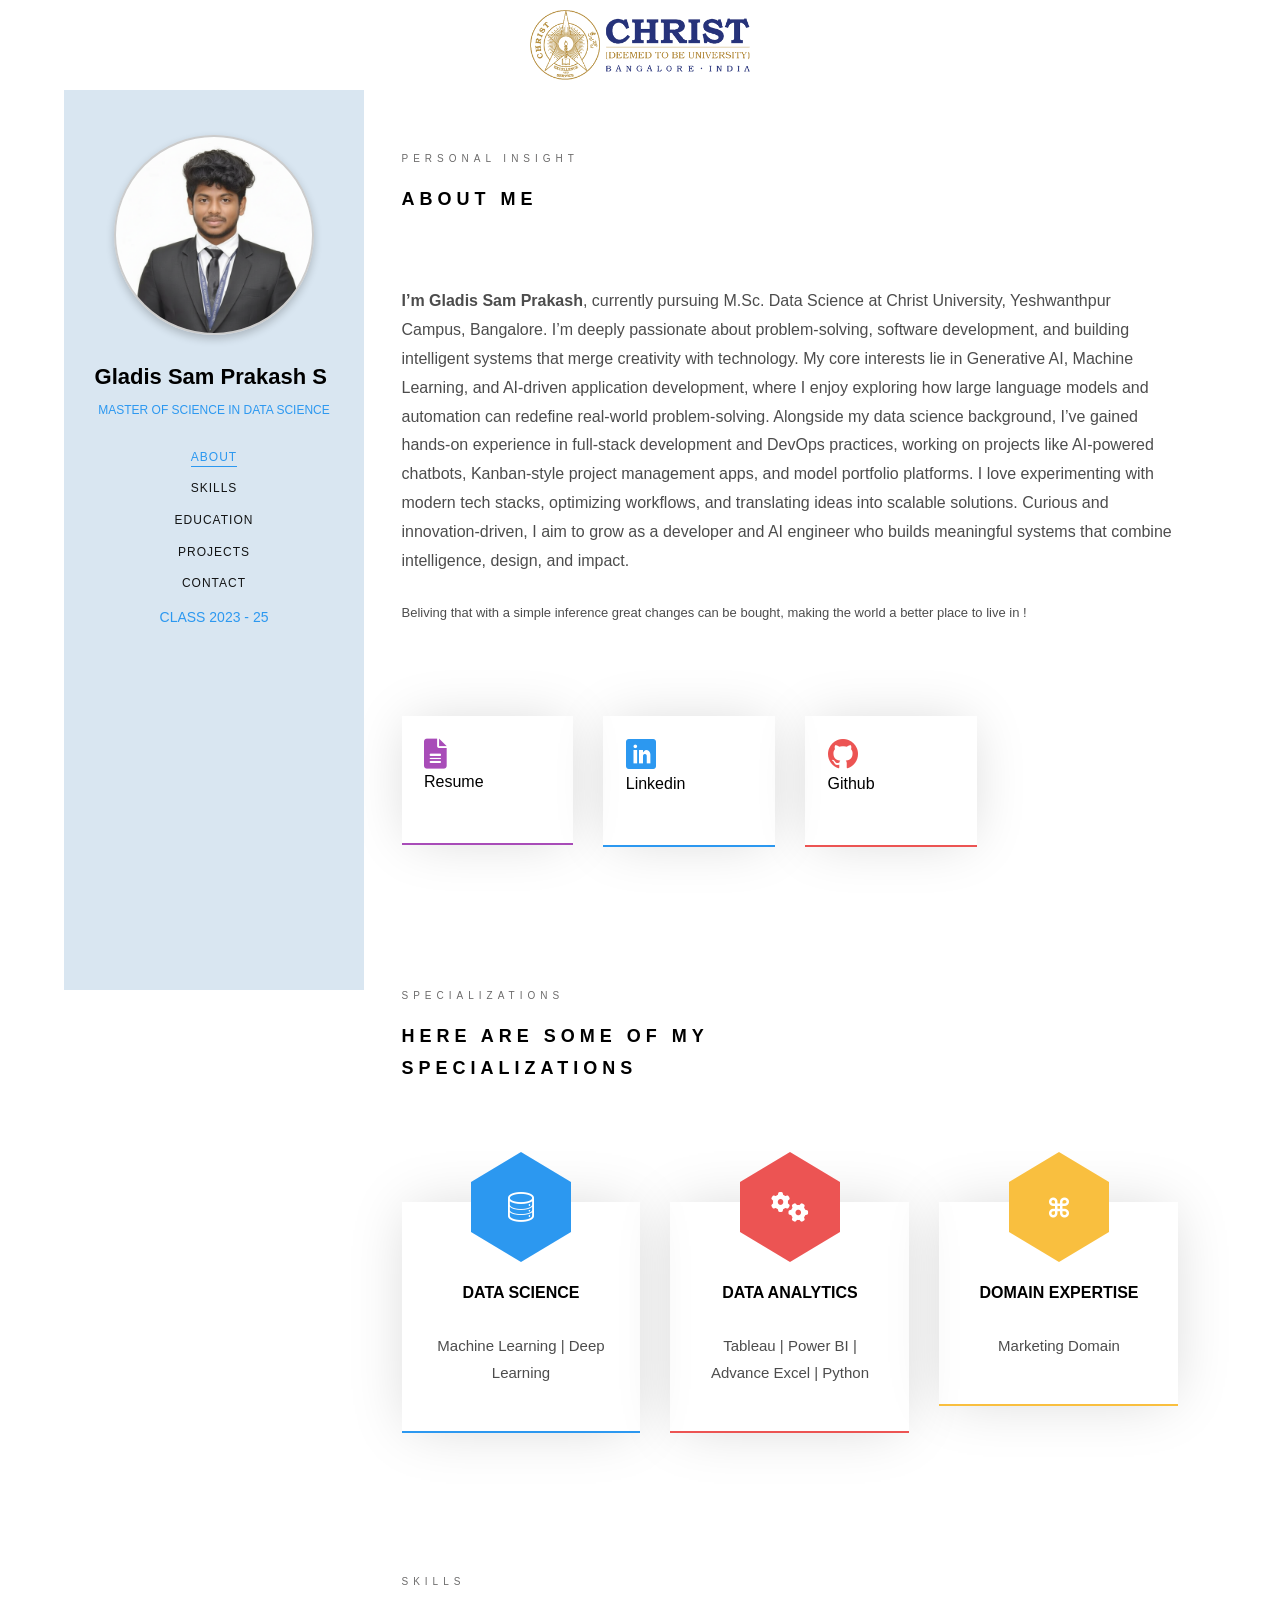
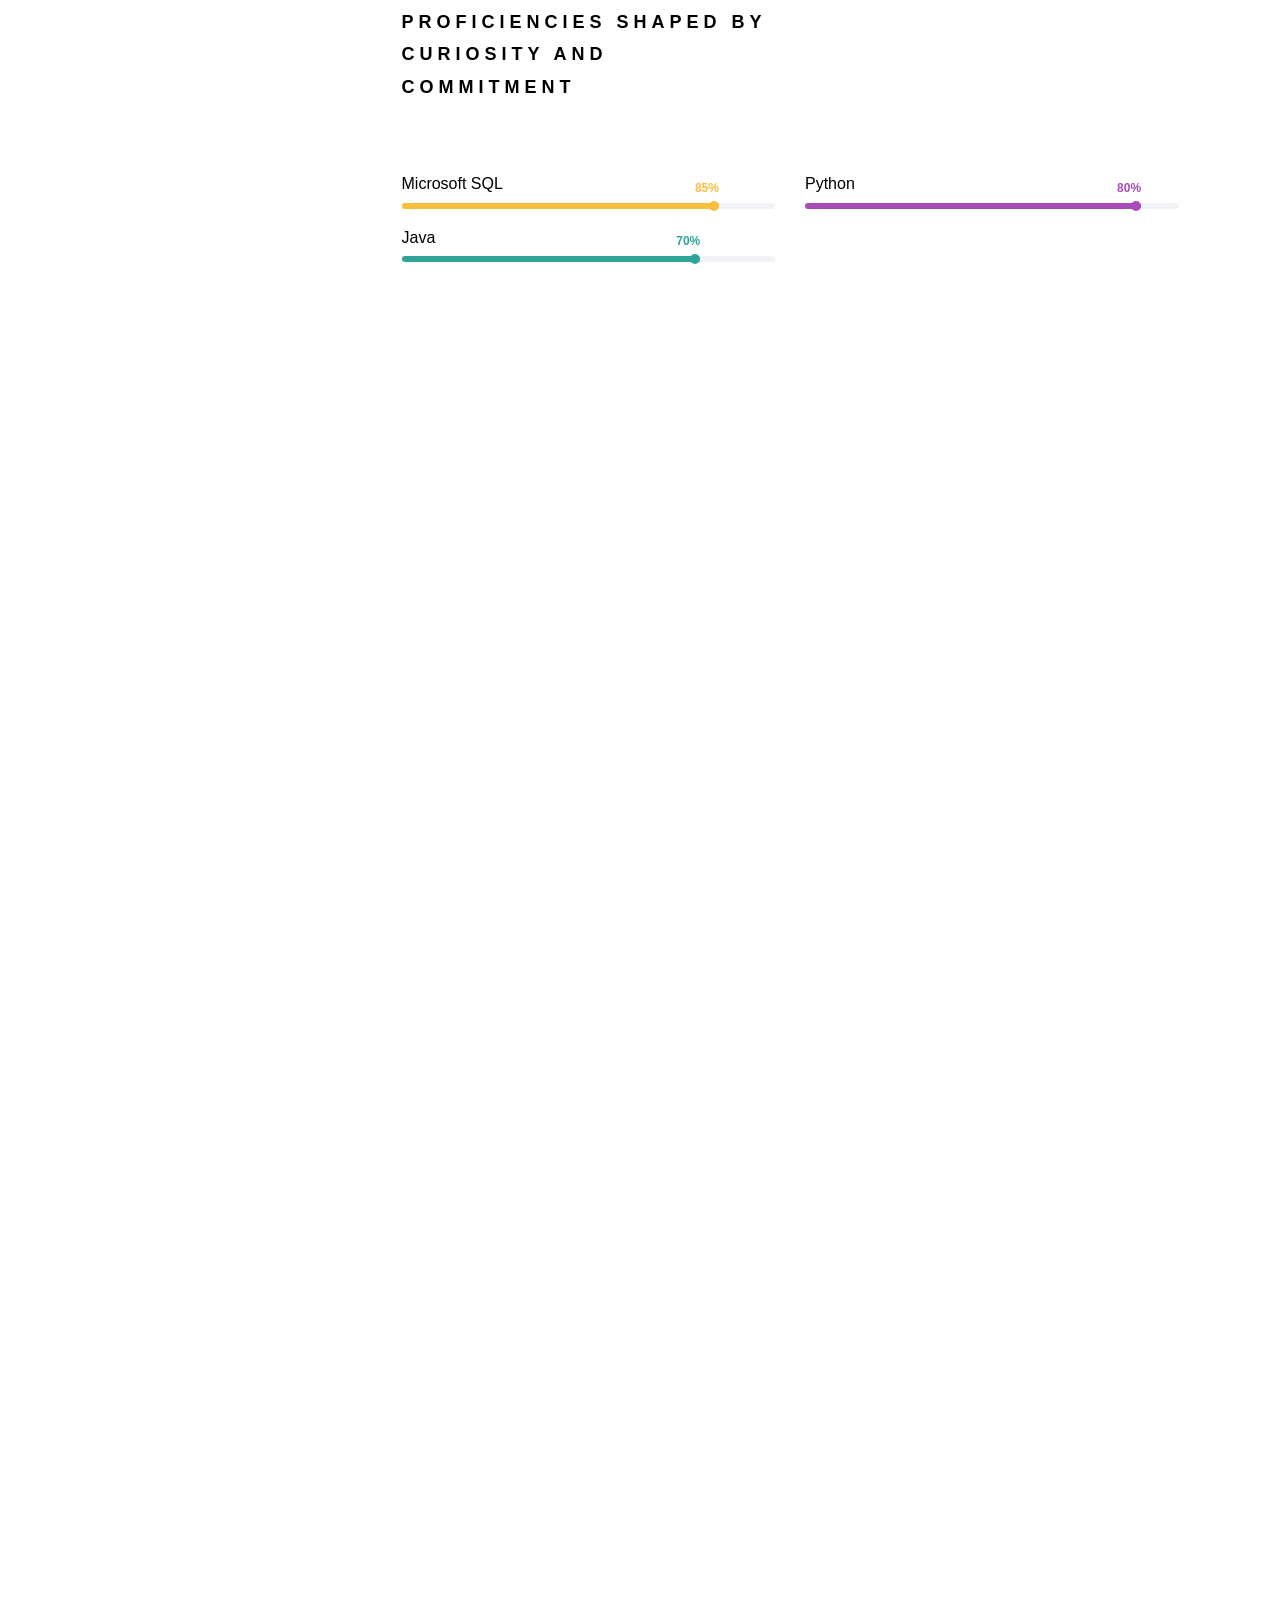
==== index.html @ 798947a9 "file name changed" ====
<!DOCTYPE HTML>
<html>
<head>
	<meta charset="utf-8">
	<meta http-equiv="X-UA-Compatible" content="IE=edge">
	<title>GLADIS SAM PRAKASH S</title>
	<meta name="viewport" content="width=device-width, initial-scale=1">
	<meta name="description" content="" />
	<meta name="keywords" content="" />
	<meta name="author" content="" />

	<meta property="og:title" content="" />
	<meta property="og:image" content="" />
	<meta property="og:url" content="" />
	<meta property="og:site_name" content="" />
	<meta property="og:description" content="" />
	<meta name="twitter:title" content="" />
	<meta name="twitter:image" content="" />
	<meta name="twitter:url" content="" />
	<meta name="twitter:card" content="" />

	<link rel="shortcut icon" href="images/christ_logo_color_circular.png" type="image/x-icon">

	<link href="https://fonts.googleapis.com/css?family=Quicksand:300,400,500,700" rel="stylesheet">
	<link href="https://fonts.googleapis.com/css?family=Playfair+Display:400,400i,700" rel="stylesheet">

	<link rel="stylesheet" href="css/animate.css">

	<link rel="stylesheet" href="css/icomoon.css">

	<link rel="stylesheet" href="css/bootstrap.css">

	<link rel="stylesheet" href="css/flexslider.css">

	<link rel="stylesheet" href="fonts/flaticon/font/flaticon.css">

	<link rel="stylesheet" href="css/owl.carousel.min.css">
	<link rel="stylesheet" href="css/owl.theme.default.min.css">

	<link rel="stylesheet" href="css/style.css">

	<link rel="stylesheet" href="https://cdnjs.cloudflare.com/ajax/libs/font-awesome/6.0.0-beta3/css/all.min.css">



	<script src="js/modernizr-2.6.2.min.js"></script>

</head>

<body>
	<nav id="brochure-main-menu" role="navigation" class="navbar_main">
		<div class="logo">
			<a href="https://christuniversity.in/"><img src="images/christ_logo_color.png" alt="University Logo"></a>
		</div>
	</nav>

	<div id="colorlib-page">
		<div class="container-wrap">
			<a href="#" class="js-colorlib-nav-toggle colorlib-nav-toggle" data-toggle="collapse" data-target="#navbar"
				aria-expanded="false" aria-controls="navbar"><i></i></a>
			<aside id="colorlib-aside" role="complementary" class="border js-fullheight">
				<div class="text-center">
					<div class="author-img" style="
    background-image: url('PASPORT_SIZE_PHOTO.png');
    width: 200px;
    height: 200px;
    background-size: cover;
    background-position: center;
    border-radius: 50%;
    border: 2px solid #ccc;
    box-shadow: 0 4px 8px rgba(0, 0, 0, 0.2);">
</div>

					<!-- Add your name -->
					<h1 id="colorlib-logo"><a href="index.html">Gladis Sam Prakash S</a></h1>
					<span class="position"><a
							href="https://christuniversity.in/departments/yeshwanthpur%20campus/school%20of%20sciences/computer%20science">Master
							of Science in Data Science</a></span>
				</div>
				<nav id="colorlib-main-menu" role="navigation" class="navbar">
					<div id="navbar" class="collapse">
						<ul>

							<li><a href="#" data-nav-section="about">About</a></li>
							<li><a href="#" data-nav-section="skills">Skills</a></li>
							<li><a href="#" data-nav-section="education">Education</a></li>
							<li><a href="#" data-nav-section="projects">Projects</a></li>
							<li><a href="#" data-nav-section="contact">Contact</a></li>

						</ul>

					</div>
					<a class="brochure-link" href="https://cs-placements.github.io/mds-2023-25/" target="_blank">CLASS
						2023 - 25</a>
				</nav>




			</aside>


			<div id="colorlib-main">

				<section class="colorlib-about" data-section="about">
					<div class="colorlib-narrow-content">
						<div class="row">
							<div class="col-md-12">
								<div class="row row-bottom-padded-sm animate-box" data-animate-effect="fadeInLeft">
									<div class="col-md-12">
										<div class="about-desc">
											<span class="heading-meta">Personal Insight</span>
											<h2 class="colorlib-heading">About Me</h2>
											<!-- Change content of paragraph tag -->
											<p>
												<font size="3.8"><strong>I’m Gladis Sam Prakash</strong>, currently pursuing M.Sc. Data Science at Christ University, Yeshwanthpur Campus, Bangalore. I’m deeply passionate about problem-solving, software development, and building intelligent systems that merge creativity with technology. My core interests lie in Generative AI, Machine Learning, and AI-driven application development, where I enjoy exploring how large language models and automation can redefine real-world problem-solving.

Alongside my data science background, I’ve gained hands-on experience in full-stack development and DevOps practices, working on projects like AI-powered chatbots, Kanban-style project management apps, and model portfolio platforms. I love experimenting with modern tech stacks, optimizing workflows, and translating ideas into scalable solutions.

Curious and innovation-driven, I aim to grow as a developer and AI engineer who builds meaningful systems that combine intelligence, design, and impact. </font>
											</p>
											<font size="2.8">Beliving that with a simple inference great changes can be
												bought, making the world a better place to live in ! </font>
											<p>&nbsp;<br>&nbsp;</p>

										</div>
									</div>
								</div>
								<div class="row">
									<div class="col-md-3 animate-box" data-animate-effect="fadeInLeft">
										<!-- Edit google drive Link -->
										<a href="https://drive.google.com/file/d/1vkzrVP4XOisQapuEhwumQ8MCQvkpPOfq/view?usp=sharing"
											target="_blank">
											<div class="services color-4">
												<span class="icon2">
													<i class="fas fa-file-alt"></i>
													<h3>Resume</h3>
												</span>
											</div>
										</a>
									</div>

									<div class="col-md-3 animate-box" data-animate-effect="fadeInLeft">
										<!-- Edit Link -->
										<a href="https://www.linkedin.com/in/gladis-sam-3125b122a/" target="_blank">
											<div class="services color-1">
												<span class="icon2">
													<i class="icon-linkedin2"></i>
													<h3>Linkedin</h3>
												</span>
											</div>
										</a>
									</div>

									<div class="col-md-3 animate-box" data-animate-effect="fadeInRight">
										<!-- Edit Link -->
										<a href="https://github.com/GALDII" target="_blank">
											<div class="services color-2">
												<span class="icon2">
													<i class="icon-github"></i>
													<h3>Github</h3>
												</span>
											</div>
										</a>
									</div>

									

								</div>

							</div>
						</div>
					</div>
				</section>

				<section class="colorlib-services" data-section="services">
					<div class="colorlib-narrow-content">
						<div class="row">
							<div class="col-md-6 col-md-offset-3 col-md-pull-3 animate-box"
								data-animate-effect="fadeInLeft">
								<span class="heading-meta">Specializations</span>
								<h2 class="colorlib-heading">Here are some of my specializations</h2>
							</div>
						</div>
						<div class="row row-pt-md">
							<div class="col-md-4 text-center animate-box">
								<div class="services color-1">
									<span class="icon">
										<i class="icon-data"></i>
									</span>
									<div class="desc">
										<!-- Edit content for your specialization -->
										<h3>Data Science</h3>
										<p>Machine Learning | Deep Learning</p>
									</div>
								</div>
							</div>

							<!-- Remove this div if you have only one specialization -->
							<div class="col-md-4 text-center animate-box">
								<div class="services color-2">
									<span class="icon">
										<i class="fas fa-cogs"></i>
									</span>
									<div class="desc">
										<!-- Edit content for your specialization -->
										<h3>Data Analytics</h3>
										<p>Tableau | Power BI | Advance Excel | Python</p>
									</div>
								</div>
							</div>

							<!-- Remove this div if you have only two specialization -->
							<div class="col-md-4 text-center animate-box">
								<div class="services color-3">
									<span class="icon">
										<i class="icon-point-of-interest"></i>
									</span>
									<div class="desc">
										<!-- Edit content for your specialization -->
										<h3>Domain Expertise</h3>
										<p>Marketing Domain</p>
									</div>
								</div>
							</div>

				</section>


				<section class="colorlib-skills" data-section="skills">
					<div class="colorlib-narrow-content">
						<div class="row">
							<div class="col-md-6 col-md-offset-3 col-md-pull-3 animate-box"
								data-animate-effect="fadeInLeft">
								<span class="heading-meta">Skills</span>
								<h2 class="colorlib-heading animate-box">Proficiencies shaped by curiosity and
									commitment</h2>
							</div>
						</div>
						<div class="row">

						
							<div class="col-md-6 animate-box" data-animate-effect="fadeInLeft">
								<div class="progress-wrap">
									<h3>Microsoft SQL</h3>
									<div class="progress">
										<div class="progress-bar color-3" role="progressbar" aria-valuenow="85"
											aria-valuemin="0" aria-valuemax="100" style="width:85%">
											<span>85%</span>
										</div>
									</div>
								</div>
							</div>

							<div class="col-md-6 animate-box" data-animate-effect="fadeInRight">
								<div class="progress-wrap">
									<h3>Python</h3>
									<div class="progress">
										<div class="progress-bar color-4" role="progressbar" aria-valuenow="90"
											aria-valuemin="0" aria-valuemax="100" style="width:90%">
											<span>80%</span>
										</div>
									</div>
								</div>
							</div>

							<div class="col-md-6 animate-box" data-animate-effect="fadeInLeft">
								<div class="progress-wrap">
									<h3>Java</h3>
									<div class="progress">
										<div class="progress-bar color-5" role="progressbar" aria-valuenow="80"
											aria-valuemin="0" aria-valuemax="100" style="width:80%">
											<span>70%</span>
										</div>
									</div>
								</div>
							</div>

							<div class="col-md-6 animate-box" data-animate-effect="fadeInLeft">
								<div class="progress-wrap">
									<h3>R Programming</h3>
									<div class="progress">
										<div class="progress-bar color-1" role="progressbar" aria-valuenow="75"
											aria-valuemin="0" aria-valuemax="100" style="width:75%">
											<span>10%</span>
										</div>
									</div>
								</div>
							</div>

							<div class="col-md-6 animate-box" data-animate-effect="fadeInLeft">
								<div class="progress-wrap">
									<h3>Tableau</h3>
									<div class="progress">
										<div class="progress-bar color-2" role="progressbar" aria-valuenow="95"
											aria-valuemin="0" aria-valuemax="100" style="width:95%">
											<span>90%</span>
										</div>
									</div>
								</div>
							</div>

							<div class="col-md-6 animate-box" data-animate-effect="fadeInLeft">
								<div class="progress-wrap">
									<h3>Power BI</h3>
									<div class="progress">
										<div class="progress-bar color-2" role="progressbar" aria-valuenow="82"
											aria-valuemin="0" aria-valuemax="100" style="width:82%">
											<span>90%</span>
										</div>
									</div>
								</div>
							</div>

							<div class="col-md-6 animate-box" data-animate-effect="fadeInLeft">
								<div class="progress-wrap">
									<h3>python</h3>
									<div class="progress">
										<div class="progress-bar color-1" role="progressbar" aria-valuenow="35"
											aria-valuemin="0" aria-valuemax="100" style="width:35%">
											<span>75%(learning)</span>
										</div>
									</div>
								</div>
							</div>

							

						</div>
					</div>
				</section>

				<section class="colorlib-education" data-section="education">
					<div class="colorlib-narrow-content">
						<div class="row">
							<div class="col-md-6 col-md-offset-3 col-md-pull-3 animate-box"
								data-animate-effect="fadeInLeft">
								<span class="heading-meta">Education</span>
								<h2 class="colorlib-heading animate-box">My Learning Path</h2>
							</div>
						</div>
						<div class="row">
							<div class="col-md-12 animate-box" data-animate-effect="fadeInLeft">
								<div class="fancy-collapse-panel">
									<div class="panel-group" id="accordion" role="tablist" aria-multiselectable="true">
										<div class="panel panel-default">
											<div class="panel-heading" role="tab" id="headingOne">
												<h4 class="panel-title">
												</h4>
											</div>
											<!-- Edit content based on your education details -->
											<div class="panel panel-default">
												<div class="panel-heading" role="tab" id="headingTwo">
													<h4 class="panel-title">
														<a class="collapsed" data-toggle="collapse"
															data-parent="#accordion" href="#collapseTwo"
															aria-expanded="false" aria-controls="collapseTwo">Bachelors
															Degree in Computer Science with Data Analytics
														</a>
													</h4>
												</div>
												<div id="collapseTwo" class="panel-collapse collapse" role="tabpanel"
													aria-labelledby="headingTwo">
													<div class="panel-body">
														<p>Completed my BSc at <strong>Dr N.G.P Arts and Science College ,Coimbnatore</strong></p>
														<ul>
															<li>SEMESTER I 8.40 SGPA</li>
															<li>SEMESTER II 7.2 SGPA </li>
															<li>SEMESTER III 7.1 SGPA </li>

															<li>SEMESTER IV 8.34 SGPA </li>
															<li>SEMESTER V 8.02 SGPA </li>
															<li>SEMESTER VI 8.58 SGPA </li>
														</ul>
													</div>
												</div>
											</div>
											

											

										

										</div>
									</div>
								</div>
							</div>
						</div>
				</section>

				<!-- Remove this secion if you dont have Projects -->
				<section class="colorlib-services" data-section="projects">
					<div class="colorlib-narrow-content">
						<div class="row">
							<div class="col-md-6 col-md-offset-3 col-md-pull-3 animate-box"
								data-animate-effect="fadeInLeft">
								<span class="heading-meta">Projects</span>
								<h2 class="colorlib-heading">Portfolio of My Proven Expertise</h2>
							</div>
						</div>
						<div class="row row-pt-md">
							<div class="col-md-4 text-center animate-box">
								<div class="services color-1">
									<a href="https://galdii.github.io/solar-flare-project" target="_blank">
										<span class="icon">
											<i class="icon-github"></i>
										</span>
									</a>
									<div class="desc">
										<!-- Edit content for your specialization -->
										<h3>Solar Flare Classification</h3>
										<p>I built a deep learning model for solar flare classification using the SDO Benchmark dataset, mapping image data to flare intensity levels. The project focused on image preprocessing, CNN-based modeling, and improving prediction accuracy to support early warning systems for space weather events.</p>
										<p id="project-tool">Python | Pretrained ML Model | TensorFlow | Keras </p>
									</div>
								</div>
							</div>

							<!-- Remove this div if you have only one specialization -->
							<div class="col-md-4 text-center animate-box">
								<div class="services color-2">
									<a href="https://github.com/GALDII/contract_analyzer" target="_blank">
										<span class="icon">
											<i class="icon-github"></i>
										</span>
									</a>
									<div class="desc">
										<!-- Edit content for your specialization -->
										<h3>Contract Evaluator</h3>
										<p>I developed an intelligent contract evaluation system powered by a Retrieval-Augmented Generation (RAG) pipeline. The integrated chatbot allows legal and business teams to ask complex, natural language questions about contracts and receive precise, context-aware answers drawn directly from the source documents, complete with citations.</p>
										<p id="project-tool">LLM | Python | RAG | Pinecone Vecotr DB</p>
									</div>
								</div>
							</div>

							<div class="col-md-4 text-center animate-box">
								<div class="services color-1">
									<a href="https://sdc-webathon.vercel.app" target="_blank">
										<span class="icon">
											<i class="icon-github"></i>
										</span>
									</a>
									<div class="desc">
										<!-- Edit content for your specialization -->
										<h3>Green City Connect</h3>
										<p>Green City Connect is a React-based web application that encourages community participation in local environmental and social activities. Admins can create and manage events, while users can join initiatives, share their contributions, and earn star ratings for their impact. The platform also features a discussion page that fosters collaboration and idea exchange to build a more sustainable city community.</p>
										<p id="project-tool">React JS | Google SQL database | Render | Hosted in Vercel </p>
									</div>
								</div>
							</div>

							
				</section>

				
				
				<section class="colorlib-contact" data-section="contact">
					<div class="colorlib-narrow-content">
						<div class="row">
							<div class="col-md-6 col-md-offset-3 col-md-pull-3 animate-box"
								data-animate-effect="fadeInLeft">
								<span class="heading-meta">Get in Touch</span>
								<h2 class="colorlib-heading">Contact</h2>
							</div>
						</div>
						<div class="row">
							<div class="col-md-10">
								<div class="colorlib-feature colorlib-feature-sm animate-box"
									data-animate-effect="fadeInLeft">
									<div class="colorlib-icon">
										<i class="icon-globe-outline"></i>
									</div>
									<div class="colorlib-text">
										<!-- Edit your mail id -->
										<p><a href="#">gladissam.official@gmail.com</a></p>
									</div>
								</div>

								<div class="colorlib-feature colorlib-feature-sm animate-box"
									data-animate-effect="fadeInLeft">
									<div class="colorlib-icon">
										<i class="icon-map"></i>
									</div>
									<div class="colorlib-text">
										<!-- Edit your contact address -->
										<div class="addresses">
											<p class="address-divider">Christ [Deemed to be University], HMT Layout, Nagasandara Post
												Bangalore - 560073</p>
											<p>Tirupur, Tamil Nadu - 641687</p>
										</div>
									</div>
								</div>

								<!-- Edit your contact address or you can remove this div -->
								<div class="colorlib-feature colorlib-feature-sm animate-box"
									data-animate-effect="fadeInLeft">
									<div class="colorlib-icon">
										<i class="icon-phone"></i>
									</div>
									<div class="colorlib-text">
										<p><a href="tel: 6369831147">+91 9003970688</a></p>
									</div>
								</div>

							</div>

						</div>
					</div>
				</section>

			</div><!-- end:colorlib-main -->
		</div><!-- end:container-wrap -->
	</div><!-- end:colorlib-page -->


	<!-- jQuery -->
	<script src="js/jquery.min.js"></script>
	<!-- jQuery Easing -->
	<script src="js/jquery.easing.1.3.js"></script>
	<!-- Bootstrap -->
	<script src="js/bootstrap.min.js"></script>
	<!-- Waypoints -->
	<script src="js/jquery.waypoints.min.js"></script>
	<!-- Flexslider -->
	<script src="js/jquery.flexslider-min.js"></script>
	<!-- Owl carousel -->
	<script src="js/owl.carousel.min.js"></script>
	<!-- Counters -->
	<script src="js/jquery.countTo.js"></script>


	<!-- MAIN JS -->
	<script src="js/main.js"></script>

</body>

</html>
---- css/icomoon.css ----
@font-face {
  font-family: 'icomoon';
  src:  url('fonts/icomoon.eot?6py85u');
  src:  url('fonts/icomoon.eot?6py85u#iefix') format('embedded-opentype'),
    url('fonts/icomoon.ttf?6py85u') format('truetype'),
    url('fonts/icomoon.woff?6py85u') format('woff'),
    url('fonts/icomoon.svg?6py85u#icomoon') format('svg');
  font-weight: normal;
  font-style: normal;
}

[class^="icon-"], [class*=" icon-"] {
  /* use !important to prevent issues with browser extensions that change fonts */
  font-family: 'icomoon' !important;
  speak: none;
  font-style: normal;
  font-weight: normal;
  font-variant: normal;
  text-transform: none;
  line-height: 1;

  /* Better Font Rendering =========== */
  -webkit-font-smoothing: antialiased;
  -moz-osx-font-smoothing: grayscale;
}

.icon-times:before {
  content: "\e930";
}
.icon-tick:before {
  content: "\e931";
}
.icon-plus:before {
  content: "\e932";
}
.icon-minus:before {
  content: "\e933";
}
.icon-equals:before {
  content: "\e934";
}
.icon-divide:before {
  content: "\e935";
}
.icon-chevron-right:before {
  content: "\e936";
}
.icon-chevron-left:before {
  content: "\e937";
}
.icon-arrow-right-thick:before {
  content: "\e938";
}
.icon-arrow-left-thick:before {
  content: "\e939";
}
.icon-th-small:before {
  content: "\e93a";
}
.icon-th-menu:before {
  content: "\e93b";
}
.icon-th-list:before {
  content: "\e93c";
}
.icon-th-large:before {
  content: "\e93d";
}
.icon-home:before {
  content: "\e93e";
}
.icon-arrow-forward:before {
  content: "\e93f";
}
.icon-arrow-back:before {
  content: "\e940";
}
.icon-rss:before {
  content: "\e941";
}
.icon-location:before {
  content: "\e942";
}
.icon-link:before {
  content: "\e943";
}
.icon-image:before {
  content: "\e944";
}
.icon-arrow-up-thick:before {
  content: "\e945";
}
.icon-arrow-down-thick:before {
  content: "\e946";
}
.icon-starburst:before {
  content: "\e947";
}
.icon-starburst-outline:before {
  content: "\e948";
}
.icon-star3:before {
  content: "\e949";
}
.icon-flow-children:before {
  content: "\e94a";
}
.icon-export:before {
  content: "\e94b";
}
.icon-delete2:before {
  content: "\e94c";
}
.icon-delete-outline:before {
  content: "\e94d";
}
.icon-cloud-storage:before {
  content: "\e94e";
}
.icon-wi-fi:before {
  content: "\e94f";
}
.icon-heart:before {
  content: "\e950";
}
.icon-flash:before {
  content: "\e951";
}
.icon-cancel:before {
  content: "\e952";
}
.icon-backspace:before {
  content: "\e953";
}
.icon-attachment:before {
  content: "\e954";
}
.icon-arrow-move:before {
  content: "\e955";
}
.icon-warning:before {
  content: "\e956";
}
.icon-user:before {
  content: "\e957";
}
.icon-radar:before {
  content: "\e958";
}
.icon-lock-open:before {
  content: "\e959";
}
.icon-lock-closed:before {
  content: "\e95a";
}
.icon-location-arrow:before {
  content: "\e95b";
}
.icon-info:before {
  content: "\e95c";
}
.icon-user-delete:before {
  content: "\e95d";
}
.icon-user-add:before {
  content: "\e95e";
}
.icon-media-pause:before {
  content: "\e95f";
}
.icon-group:before {
  content: "\e960";
}
.icon-chart-pie:before {
  content: "\e961";
}
.icon-chart-line:before {
  content: "\e962";
}
.icon-chart-bar:before {
  content: "\e963";
}
.icon-chart-area:before {
  content: "\e964";
}
.icon-video:before {
  content: "\e965";
}
.icon-point-of-interest:before {
  content: "\e966";
}
.icon-infinity:before {
  content: "\e967";
}
.icon-globe:before {
  content: "\e968";
}
.icon-eye:before {
  content: "\e969";
}
.icon-cog:before {
  content: "\e96a";
}
.icon-camera:before {
  content: "\e96b";
}
.icon-upload:before {
  content: "\e96c";
}
.icon-scissors:before {
  content: "\e96d";
}
.icon-refresh:before {
  content: "\e96e";
}
.icon-pin:before {
  content: "\e96f";
}
.icon-key:before {
  content: "\e970";
}
.icon-info-large:before {
  content: "\e971";
}
.icon-eject:before {
  content: "\e972";
}
.icon-download:before {
  content: "\e973";
}
.icon-zoom:before {
  content: "\e974";
}
.icon-zoom-out:before {
  content: "\e975";
}
.icon-zoom-in:before {
  content: "\e976";
}
.icon-sort-numerically:before {
  content: "\e977";
}
.icon-sort-alphabetically:before {
  content: "\e978";
}
.icon-input-checked:before {
  content: "\e979";
}
.icon-calender:before {
  content: "\e97a";
}
.icon-world2:before {
  content: "\e97b";
}
.icon-notes:before {
  content: "\e97c";
}
.icon-code:before {
  content: "\e97d";
}
.icon-arrow-sync:before {
  content: "\e97e";
}
.icon-arrow-shuffle:before {
  content: "\e97f";
}
.icon-arrow-repeat:before {
  content: "\e980";
}
.icon-arrow-minimise:before {
  content: "\e981";
}
.icon-arrow-maximise:before {
  content: "\e982";
}
.icon-arrow-loop:before {
  content: "\e983";
}
.icon-anchor:before {
  content: "\e984";
}
.icon-spanner:before {
  content: "\e985";
}
.icon-puzzle:before {
  content: "\e986";
}
.icon-power:before {
  content: "\e987";
}
.icon-plane:before {
  content: "\e988";
}
.icon-pi:before {
  content: "\e989";
}
.icon-phone:before {
  content: "\e98a";
}
.icon-microphone2:before {
  content: "\e98b";
}
.icon-media-rewind:before {
  content: "\e98c";
}
.icon-flag:before {
  content: "\e98d";
}
.icon-adjust-brightness:before {
  content: "\e98e";
}
.icon-waves:before {
  content: "\e98f";
}
.icon-social-twitter:before {
  content: "\e990";
}
.icon-social-facebook:before {
  content: "\e991";
}
.icon-social-dribbble:before {
  content: "\e992";
}
.icon-media-stop:before {
  content: "\e993";
}
.icon-media-record:before {
  content: "\e994";
}
.icon-media-play:before {
  content: "\e995";
}
.icon-media-fast-forward:before {
  content: "\e996";
}
.icon-media-eject:before {
  content: "\e997";
}
.icon-social-vimeo:before {
  content: "\e998";
}
.icon-social-tumbler:before {
  content: "\e999";
}
.icon-social-skype:before {
  content: "\e99a";
}
.icon-social-pinterest:before {
  content: "\e99b";
}
.icon-social-linkedin:before {
  content: "\e99c";
}
.icon-social-last-fm:before {
  content: "\e99d";
}
.icon-social-github:before {
  content: "\e99e";
}
.icon-social-flickr:before {
  content: "\e99f";
}
.icon-at:before {
  content: "\e9a0";
}
.icon-times-outline:before {
  content: "\e9a1";
}
.icon-plus-outline:before {
  content: "\e9a2";
}
.icon-minus-outline:before {
  content: "\e9a3";
}
.icon-tick-outline:before {
  content: "\e9a4";
}
.icon-th-large-outline:before {
  content: "\e9a5";
}
.icon-equals-outline:before {
  content: "\e9a6";
}
.icon-divide-outline:before {
  content: "\e9a7";
}
.icon-chevron-right-outline:before {
  content: "\e9a8";
}
.icon-chevron-left-outline:before {
  content: "\e9a9";
}
.icon-arrow-right-outline:before {
  content: "\e9aa";
}
.icon-arrow-left-outline:before {
  content: "\e9ab";
}
.icon-th-small-outline:before {
  content: "\e9ac";
}
.icon-th-menu-outline:before {
  content: "\e9ad";
}
.icon-th-list-outline:before {
  content: "\e9ae";
}
.icon-news2:before {
  content: "\e9b1";
}
.icon-home-outline:before {
  content: "\e9b2";
}
.icon-arrow-up-outline:before {
  content: "\e9b3";
}
.icon-arrow-forward-outline:before {
  content: "\e9b4";
}
.icon-arrow-down-outline:before {
  content: "\e9b5";
}
.icon-arrow-back-outline:before {
  content: "\e9b6";
}
.icon-trash3:before {
  content: "\e9b7";
}
.icon-rss-outline:before {
  content: "\e9b8";
}
.icon-message:before {
  content: "\e9b9";
}
.icon-location-outline:before {
  content: "\e9ba";
}
.icon-link-outline:before {
  content: "\e9bb";
}
.icon-image-outline:before {
  content: "\e9bc";
}
.icon-export-outline:before {
  content: "\e9bd";
}
.icon-cross:before {
  content: "\e9be";
}
.icon-wi-fi-outline:before {
  content: "\e9bf";
}
.icon-star-outline:before {
  content: "\e9c0";
}
.icon-media-pause-outline:before {
  content: "\e9c1";
}
.icon-mail:before {
  content: "\e9c2";
}
.icon-heart-outline:before {
  content: "\e9c3";
}
.icon-flash-outline:before {
  content: "\e9c4";
}
.icon-cancel-outline:before {
  content: "\e9c5";
}
.icon-beaker:before {
  content: "\e9c6";
}
.icon-arrow-move-outline:before {
  content: "\e9c7";
}
.icon-watch2:before {
  content: "\e9c8";
}
.icon-warning-outline:before {
  content: "\e9c9";
}
.icon-time:before {
  content: "\e9ca";
}
.icon-radar-outline:before {
  content: "\e9cb";
}
.icon-lock-open-outline:before {
  content: "\e9cc";
}
.icon-location-arrow-outline:before {
  content: "\e9cd";
}
.icon-info-outline:before {
  content: "\e9ce";
}
.icon-backspace-outline:before {
  content: "\e9cf";
}
.icon-attachment-outline:before {
  content: "\e9d0";
}
.icon-user-outline:before {
  content: "\e9d1";
}
.icon-user-delete-outline:before {
  content: "\e9d2";
}
.icon-user-add-outline:before {
  content: "\e9d3";
}
.icon-lock-closed-outline:before {
  content: "\e9d4";
}
.icon-group-outline:before {
  content: "\e9d5";
}
.icon-chart-pie-outline:before {
  content: "\e9d6";
}
.icon-chart-line-outline:before {
  content: "\e9d7";
}
.icon-chart-bar-outline:before {
  content: "\e9d8";
}
.icon-chart-area-outline:before {
  content: "\e9d9";
}
.icon-video-outline:before {
  content: "\e9da";
}
.icon-point-of-interest-outline:before {
  content: "\e9db";
}
.icon-map:before {
  content: "\e9dc";
}
.icon-key-outline:before {
  content: "\e9dd";
}
.icon-infinity-outline:before {
  content: "\e9de";
}
.icon-globe-outline:before {
  content: "\e9df";
}
.icon-eye-outline:before {
  content: "\e9e0";
}
.icon-cog-outline:before {
  content: "\e9e1";
}
.icon-camera-outline:before {
  content: "\e9e2";
}
.icon-upload-outline:before {
  content: "\e9e3";
}
.icon-support:before {
  content: "\e9e4";
}
.icon-scissors-outline:before {
  content: "\e9e5";
}
.icon-refresh-outline:before {
  content: "\e9e6";
}
.icon-info-large-outline:before {
  content: "\e9e7";
}
.icon-eject-outline:before {
  content: "\e9e8";
}
.icon-download-outline:before {
  content: "\e9e9";
}
.icon-battery-mid:before {
  content: "\e9ea";
}
.icon-battery-low:before {
  content: "\e9eb";
}
.icon-battery-high:before {
  content: "\e9ec";
}
.icon-zoom-outline:before {
  content: "\e9ed";
}
.icon-zoom-out-outline:before {
  content: "\e9ee";
}
.icon-zoom-in-outline:before {
  content: "\e9ef";
}
.icon-tag3:before {
  content: "\e9f0";
}
.icon-tabs-outline:before {
  content: "\e9f1";
}
.icon-pin-outline:before {
  content: "\e9f2";
}
.icon-message-typing:before {
  content: "\e9f3";
}
.icon-directions:before {
  content: "\e9f4";
}
.icon-battery-full:before {
  content: "\e9f5";
}
.icon-battery-charge:before {
  content: "\e9f6";
}
.icon-pipette:before {
  content: "\e9f7";
}
.icon-pencil:before {
  content: "\e9f8";
}
.icon-folder:before {
  content: "\e9f9";
}
.icon-folder-delete:before {
  content: "\e9fa";
}
.icon-folder-add:before {
  content: "\e9fb";
}
.icon-edit:before {
  content: "\e9fc";
}
.icon-document:before {
  content: "\e9fd";
}
.icon-document-delete:before {
  content: "\e9fe";
}
.icon-document-add:before {
  content: "\e9ff";
}
.icon-brush:before {
  content: "\ea00";
}
.icon-thumbs-up:before {
  content: "\ea01";
}
.icon-thumbs-down:before {
  content: "\ea02";
}
.icon-pen:before {
  content: "\ea03";
}
.icon-sort-numerically-outline:before {
  content: "\ea04";
}
.icon-sort-alphabetically-outline:before {
  content: "\ea05";
}
.icon-social-last-fm-circular:before {
  content: "\ea06";
}
.icon-social-github-circular:before {
  content: "\ea07";
}
.icon-compass:before {
  content: "\ea08";
}
.icon-bookmark:before {
  content: "\ea09";
}
.icon-input-checked-outline:before {
  content: "\ea0a";
}
.icon-code-outline:before {
  content: "\ea0b";
}
.icon-calender-outline:before {
  content: "\ea0c";
}
.icon-business-card:before {
  content: "\ea0d";
}
.icon-arrow-up:before {
  content: "\ea0e";
}
.icon-arrow-sync-outline:before {
  content: "\ea0f";
}
.icon-arrow-right:before {
  content: "\ea10";
}
.icon-arrow-repeat-outline:before {
  content: "\ea11";
}
.icon-arrow-loop-outline:before {
  content: "\ea12";
}
.icon-arrow-left:before {
  content: "\ea13";
}
.icon-flow-switch:before {
  content: "\ea14";
}
.icon-flow-parallel:before {
  content: "\ea15";
}
.icon-flow-merge:before {
  content: "\ea16";
}
.icon-document-text:before {
  content: "\ea17";
}
.icon-clipboard:before {
  content: "\ea18";
}
.icon-calculator:before {
  content: "\ea19";
}
.icon-arrow-minimise-outline:before {
  content: "\ea1a";
}
.icon-arrow-maximise-outline:before {
  content: "\ea1b";
}
.icon-arrow-down:before {
  content: "\ea1c";
}
.icon-gift:before {
  content: "\ea1d";
}
.icon-film:before {
  content: "\ea1e";
}
.icon-database:before {
  content: "\ea1f";
}
.icon-bell:before {
  content: "\ea20";
}
.icon-anchor-outline:before {
  content: "\ea21";
}
.icon-adjust-contrast:before {
  content: "\ea22";
}
.icon-world-outline:before {
  content: "\ea23";
}
.icon-shopping-bag:before {
  content: "\ea24";
}
.icon-power-outline:before {
  content: "\ea25";
}
.icon-notes-outline:before {
  content: "\ea26";
}
.icon-device-tablet:before {
  content: "\ea27";
}
.icon-device-phone:before {
  content: "\ea28";
}
.icon-device-laptop:before {
  content: "\ea29";
}
.icon-device-desktop:before {
  content: "\ea2a";
}
.icon-briefcase:before {
  content: "\ea2b";
}
.icon-stopwatch:before {
  content: "\ea2c";
}
.icon-spanner-outline:before {
  content: "\ea2d";
}
.icon-puzzle-outline:before {
  content: "\ea2e";
}
.icon-printer:before {
  content: "\ea2f";
}
.icon-pi-outline:before {
  content: "\ea30";
}
.icon-lightbulb:before {
  content: "\ea31";
}
.icon-flag-outline:before {
  content: "\ea32";
}
.icon-contacts:before {
  content: "\ea33";
}
.icon-archive2:before {
  content: "\ea34";
}
.icon-weather-stormy:before {
  content: "\ea35";
}
.icon-weather-shower:before {
  content: "\ea36";
}
.icon-weather-partly-sunny:before {
  content: "\ea37";
}
.icon-weather-downpour:before {
  content: "\ea38";
}
.icon-weather-cloudy:before {
  content: "\ea39";
}
.icon-plane-outline:before {
  content: "\ea3a";
}
.icon-phone-outline:before {
  content: "\ea3b";
}
.icon-microphone-outline:before {
  content: "\ea3c";
}
.icon-weather-windy:before {
  content: "\ea3d";
}
.icon-weather-windy-cloudy:before {
  content: "\ea3e";
}
.icon-weather-sunny:before {
  content: "\ea3f";
}
.icon-weather-snow:before {
  content: "\ea40";
}
.icon-weather-night:before {
  content: "\ea41";
}
.icon-media-stop-outline:before {
  content: "\ea42";
}
.icon-media-rewind-outline:before {
  content: "\ea43";
}
.icon-media-record-outline:before {
  content: "\ea44";
}
.icon-media-play-outline:before {
  content: "\ea45";
}
.icon-media-fast-forward-outline:before {
  content: "\ea46";
}
.icon-media-eject-outline:before {
  content: "\ea47";
}
.icon-wine:before {
  content: "\ea48";
}
.icon-waves-outline:before {
  content: "\ea49";
}
.icon-ticket:before {
  content: "\ea4a";
}
.icon-tags:before {
  content: "\ea4b";
}
.icon-plug:before {
  content: "\ea4c";
}
.icon-headphones:before {
  content: "\ea4d";
}
.icon-credit-card:before {
  content: "\ea4e";
}
.icon-coffee:before {
  content: "\ea4f";
}
.icon-book:before {
  content: "\ea50";
}
.icon-beer:before {
  content: "\ea51";
}
.icon-volume2:before {
  content: "\ea52";
}
.icon-volume-up:before {
  content: "\ea53";
}
.icon-volume-mute:before {
  content: "\ea54";
}
.icon-volume-down:before {
  content: "\ea55";
}
.icon-social-vimeo-circular:before {
  content: "\ea56";
}
.icon-social-twitter-circular:before {
  content: "\ea57";
}
.icon-social-pinterest-circular:before {
  content: "\ea58";
}
.icon-social-linkedin-circular:before {
  content: "\ea59";
}
.icon-social-facebook-circular:before {
  content: "\ea5a";
}
.icon-social-dribbble-circular:before {
  content: "\ea5b";
}
.icon-tree:before {
  content: "\ea5c";
}
.icon-thermometer2:before {
  content: "\ea5d";
}
.icon-social-tumbler-circular:before {
  content: "\ea5e";
}
.icon-social-skype-outline:before {
  content: "\ea5f";
}
.icon-social-flickr-circular:before {
  content: "\ea60";
}
.icon-social-at-circular:before {
  content: "\ea61";
}
.icon-shopping-cart:before {
  content: "\ea62";
}
.icon-messages:before {
  content: "\ea63";
}
.icon-leaf:before {
  content: "\ea64";
}
.icon-feather:before {
  content: "\ea65";
}
.icon-eye2:before {
  content: "\e064";
}
.icon-paper-clip:before {
  content: "\e065";
}
.icon-mail5:before {
  content: "\e066";
}
.icon-toggle:before {
  content: "\e067";
}
.icon-layout:before {
  content: "\e068";
}
.icon-link2:before {
  content: "\e069";
}
.icon-bell2:before {
  content: "\e06a";
}
.icon-lock3:before {
  content: "\e06b";
}
.icon-unlock:before {
  content: "\e06c";
}
.icon-ribbon2:before {
  content: "\e06d";
}
.icon-image2:before {
  content: "\e06e";
}
.icon-signal:before {
  content: "\e06f";
}
.icon-target3:before {
  content: "\e070";
}
.icon-clipboard3:before {
  content: "\e071";
}
.icon-clock3:before {
  content: "\e072";
}
.icon-watch:before {
  content: "\e073";
}
.icon-air-play:before {
  content: "\e074";
}
.icon-camera3:before {
  content: "\e075";
}
.icon-video2:before {
  content: "\e076";
}
.icon-disc:before {
  content: "\e077";
}
.icon-printer3:before {
  content: "\e078";
}
.icon-monitor:before {
  content: "\e079";
}
.icon-server:before {
  content: "\e07a";
}
.icon-cog2:before {
  content: "\e07b";
}
.icon-heart3:before {
  content: "\e07c";
}
.icon-paragraph:before {
  content: "\e07d";
}
.icon-align-justify:before {
  content: "\e07e";
}
.icon-align-left:before {
  content: "\e07f";
}
.icon-align-center:before {
  content: "\e080";
}
.icon-align-right:before {
  content: "\e081";
}
.icon-book2:before {
  content: "\e082";
}
.icon-layers2:before {
  content: "\e083";
}
.icon-stack2:before {
  content: "\e084";
}
.icon-stack-2:before {
  content: "\e085";
}
.icon-paper:before {
  content: "\e086";
}
.icon-paper-stack:before {
  content: "\e087";
}
.icon-search3:before {
  content: "\e088";
}
.icon-zoom-in2:before {
  content: "\e089";
}
.icon-zoom-out2:before {
  content: "\e08a";
}
.icon-reply2:before {
  content: "\e08b";
}
.icon-circle-plus:before {
  content: "\e08c";
}
.icon-circle-minus:before {
  content: "\e08d";
}
.icon-circle-check:before {
  content: "\e08e";
}
.icon-circle-cross:before {
  content: "\e08f";
}
.icon-square-plus:before {
  content: "\e090";
}
.icon-square-minus:before {
  content: "\e091";
}
.icon-square-check:before {
  content: "\e092";
}
.icon-square-cross:before {
  content: "\e093";
}
.icon-microphone:before {
  content: "\e094";
}
.icon-record:before {
  content: "\e095";
}
.icon-skip-back:before {
  content: "\e096";
}
.icon-rewind:before {
  content: "\e097";
}
.icon-play4:before {
  content: "\e098";
}
.icon-pause3:before {
  content: "\e099";
}
.icon-stop3:before {
  content: "\e09a";
}
.icon-fast-forward:before {
  content: "\e09b";
}
.icon-skip-forward:before {
  content: "\e09c";
}
.icon-shuffle2:before {
  content: "\e09d";
}
.icon-repeat:before {
  content: "\e09e";
}
.icon-folder2:before {
  content: "\e09f";
}
.icon-umbrella:before {
  content: "\e0a0";
}
.icon-moon:before {
  content: "\e0a1";
}
.icon-thermometer:before {
  content: "\e0a2";
}
.icon-drop:before {
  content: "\e0a3";
}
.icon-sun2:before {
  content: "\e0a4";
}
.icon-cloud3:before {
  content: "\e0a5";
}
.icon-cloud-upload2:before {
  content: "\e0a6";
}
.icon-cloud-download2:before {
  content: "\e0a7";
}
.icon-upload4:before {
  content: "\e0a8";
}
.icon-download4:before {
  content: "\e0a9";
}
.icon-location3:before {
  content: "\e0aa";
}
.icon-location-2:before {
  content: "\e0ab";
}
.icon-map3:before {
  content: "\e0ac";
}
.icon-battery:before {
  content: "\e0ad";
}
.icon-head:before {
  content: "\e0ae";
}
.icon-briefcase3:before {
  content: "\e0af";
}
.icon-speech-bubble:before {
  content: "\e0b0";
}
.icon-anchor2:before {
  content: "\e0b1";
}
.icon-globe2:before {
  content: "\e0b2";
}
.icon-box:before {
  content: "\e0b3";
}
.icon-reload:before {
  content: "\e0b4";
}
.icon-share3:before {
  content: "\e0b5";
}
.icon-marquee:before {
  content: "\e0b6";
}
.icon-marquee-plus:before {
  content: "\e0b7";
}
.icon-marquee-minus:before {
  content: "\e0b8";
}
.icon-tag:before {
  content: "\e0b9";
}
.icon-power2:before {
  content: "\e0ba";
}
.icon-command2:before {
  content: "\e0bb";
}
.icon-alt:before {
  content: "\e0bc";
}
.icon-esc:before {
  content: "\e0bd";
}
.icon-bar-graph:before {
  content: "\e0be";
}
.icon-bar-graph-2:before {
  content: "\e0bf";
}
.icon-pie-graph:before {
  content: "\e0c0";
}
.icon-star:before {
  content: "\e0c1";
}
.icon-arrow-left3:before {
  content: "\e0c2";
}
.icon-arrow-right3:before {
  content: "\e0c3";
}
.icon-arrow-up3:before {
  content: "\e0c4";
}
.icon-arrow-down3:before {
  content: "\e0c5";
}
.icon-volume:before {
  content: "\e0c6";
}
.icon-mute:before {
  content: "\e0c7";
}
.icon-content-right:before {
  content: "\e100";
}
.icon-content-left:before {
  content: "\e101";
}
.icon-grid2:before {
  content: "\e102";
}
.icon-grid-2:before {
  content: "\e103";
}
.icon-columns:before {
  content: "\e104";
}
.icon-loader:before {
  content: "\e105";
}
.icon-bag:before {
  content: "\e106";
}
.icon-ban:before {
  content: "\e107";
}
.icon-flag3:before {
  content: "\e108";
}
.icon-trash:before {
  content: "\e109";
}
.icon-expand2:before {
  content: "\e110";
}
.icon-contract:before {
  content: "\e111";
}
.icon-maximize:before {
  content: "\e112";
}
.icon-minimize:before {
  content: "\e113";
}
.icon-plus2:before {
  content: "\e114";
}
.icon-minus2:before {
  content: "\e115";
}
.icon-check:before {
  content: "\e116";
}
.icon-cross2:before {
  content: "\e117";
}
.icon-move:before {
  content: "\e118";
}
.icon-delete:before {
  content: "\e119";
}
.icon-menu5:before {
  content: "\e120";
}
.icon-archive:before {
  content: "\e121";
}
.icon-inbox:before {
  content: "\e122";
}
.icon-outbox:before {
  content: "\e123";
}
.icon-file:before {
  content: "\e124";
}
.icon-file-add:before {
  content: "\e125";
}
.icon-file-subtract:before {
  content: "\e126";
}
.icon-help:before {
  content: "\e127";
}
.icon-open:before {
  content: "\e128";
}
.icon-ellipsis:before {
  content: "\e129";
}
.icon-heart4:before {
  content: "\e900";
}
.icon-cloud4:before {
  content: "\e901";
}
.icon-star2:before {
  content: "\e902";
}
.icon-tv2:before {
  content: "\e903";
}
.icon-sound:before {
  content: "\e904";
}
.icon-video3:before {
  content: "\e905";
}
.icon-trash2:before {
  content: "\e906";
}
.icon-user2:before {
  content: "\e907";
}
.icon-key3:before {
  content: "\e908";
}
.icon-search4:before {
  content: "\e909";
}
.icon-settings:before {
  content: "\e90a";
}
.icon-camera4:before {
  content: "\e90b";
}
.icon-tag2:before {
  content: "\e90c";
}
.icon-lock4:before {
  content: "\e90d";
}
.icon-bulb:before {
  content: "\e90e";
}
.icon-pen2:before {
  content: "\e90f";
}
.icon-diamond:before {
  content: "\e910";
}
.icon-display2:before {
  content: "\e911";
}
.icon-location4:before {
  content: "\e912";
}
.icon-eye3:before {
  content: "\e913";
}
.icon-bubble3:before {
  content: "\e914";
}
.icon-stack3:before {
  content: "\e915";
}
.icon-cup:before {
  content: "\e916";
}
.icon-phone3:before {
  content: "\e917";
}
.icon-news:before {
  content: "\e918";
}
.icon-mail6:before {
  content: "\e919";
}
.icon-like:before {
  content: "\e91a";
}
.icon-photo:before {
  content: "\e91b";
}
.icon-note:before {
  content: "\e91c";
}
.icon-clock4:before {
  content: "\e91d";
}
.icon-paperplane:before {
  content: "\e91e";
}
.icon-params:before {
  content: "\e91f";
}
.icon-banknote:before {
  content: "\e920";
}
.icon-data:before {
  content: "\e921";
}
.icon-music2:before {
  content: "\e922";
}
.icon-megaphone2:before {
  content: "\e923";
}
.icon-study:before {
  content: "\e924";
}
.icon-lab2:before {
  content: "\e925";
}
.icon-food:before {
  content: "\e926";
}
.icon-t-shirt:before {
  content: "\e927";
}
.icon-fire2:before {
  content: "\e928";
}
.icon-clip:before {
  content: "\e929";
}
.icon-shop:before {
  content: "\e92a";
}
.icon-calendar3:before {
  content: "\e92b";
}
.icon-wallet2:before {
  content: "\e92c";
}
.icon-vynil:before {
  content: "\e92d";
}
.icon-truck2:before {
  content: "\e92e";
}
.icon-world:before {
  content: "\e92f";
}
.icon-spinner6:before {
  content: "\e9af";
}
.icon-spinner7:before {
  content: "\e9b0";
}
.icon-amazon:before {
  content: "\eab7";
}
.icon-google:before {
  content: "\eab8";
}
.icon-google2:before {
  content: "\eab9";
}
.icon-google3:before {
  content: "\eaba";
}
.icon-google-plus:before {
  content: "\eabb";
}
.icon-google-plus2:before {
  content: "\eabc";
}
.icon-google-plus3:before {
  content: "\eabd";
}
.icon-hangouts:before {
  content: "\eabe";
}
.icon-google-drive:before {
  content: "\eabf";
}
.icon-facebook2:before {
  content: "\eac0";
}
.icon-facebook22:before {
  content: "\eac1";
}
.icon-instagram:before {
  content: "\eac2";
}
.icon-whatsapp:before {
  content: "\eac3";
}
.icon-spotify:before {
  content: "\eac4";
}
.icon-telegram:before {
  content: "\eac5";
}
.icon-twitter2:before {
  content: "\eac6";
}
.icon-vine:before {
  content: "\eac7";
}
.icon-vk:before {
  content: "\eac8";
}
.icon-renren:before {
  content: "\eac9";
}
.icon-sina-weibo:before {
  content: "\eaca";
}
.icon-rss2:before {
  content: "\eacb";
}
.icon-rss22:before {
  content: "\eacc";
}
.icon-youtube:before {
  content: "\eacd";
}
.icon-youtube2:before {
  content: "\eace";
}
.icon-twitch:before {
  content: "\eacf";
}
.icon-vimeo:before {
  content: "\ead0";
}
.icon-vimeo2:before {
  content: "\ead1";
}
.icon-lanyrd:before {
  content: "\ead2";
}
.icon-flickr:before {
  content: "\ead3";
}
.icon-flickr2:before {
  content: "\ead4";
}
.icon-flickr3:before {
  content: "\ead5";
}
.icon-flickr4:before {
  content: "\ead6";
}
.icon-dribbble2:before {
  content: "\ead7";
}
.icon-behance:before {
  content: "\ead8";
}
.icon-behance2:before {
  content: "\ead9";
}
.icon-deviantart:before {
  content: "\eada";
}
.icon-500px:before {
  content: "\eadb";
}
.icon-steam:before {
  content: "\eadc";
}
.icon-steam2:before {
  content: "\eadd";
}
.icon-dropbox:before {
  content: "\eade";
}
.icon-onedrive:before {
  content: "\eadf";
}
.icon-github:before {
  content: "\eae0";
}
.icon-npm:before {
  content: "\eae1";
}
.icon-basecamp:before {
  content: "\eae2";
}
.icon-trello:before {
  content: "\eae3";
}
.icon-wordpress:before {
  content: "\eae4";
}
.icon-joomla:before {
  content: "\eae5";
}
.icon-ello:before {
  content: "\eae6";
}
.icon-blogger:before {
  content: "\eae7";
}
.icon-blogger2:before {
  content: "\eae8";
}
.icon-tumblr2:before {
  content: "\eae9";
}
.icon-tumblr22:before {
  content: "\eaea";
}
.icon-yahoo:before {
  content: "\eaeb";
}
.icon-yahoo2:before {
  content: "\eaec";
}
.icon-tux:before {
  content: "\eaed";
}
.icon-appleinc:before {
  content: "\eaee";
}
.icon-finder:before {
  content: "\eaef";
}
.icon-android:before {
  content: "\eaf0";
}
.icon-windows:before {
  content: "\eaf1";
}
.icon-windows8:before {
  content: "\eaf2";
}
.icon-soundcloud:before {
  content: "\eaf3";
}
.icon-soundcloud2:before {
  content: "\eaf4";
}
.icon-skype:before {
  content: "\eaf5";
}
.icon-reddit:before {
  content: "\eaf6";
}
.icon-hackernews:before {
  content: "\eaf7";
}
.icon-wikipedia:before {
  content: "\eaf8";
}
.icon-linkedin2:before {
  content: "\eaf9";
}
.icon-linkedin22:before {
  content: "\eafa";
}
.icon-lastfm:before {
  content: "\eafb";
}
.icon-lastfm2:before {
  content: "\eafc";
}
.icon-delicious:before {
  content: "\eafd";
}
.icon-stumbleupon:before {
  content: "\eafe";
}
.icon-stumbleupon2:before {
  content: "\eaff";
}
.icon-stackoverflow:before {
  content: "\eb00";
}
.icon-pinterest:before {
  content: "\eb01";
}
.icon-pinterest2:before {
  content: "\eb02";
}
.icon-xing:before {
  content: "\eb03";
}
.icon-xing2:before {
  content: "\eb04";
}
.icon-flattr:before {
  content: "\eb05";
}
.icon-foursquare:before {
  content: "\eb06";
}
.icon-yelp:before {
  content: "\eb07";
}
.icon-paypal:before {
  content: "\eb08";
}
.icon-chrome:before {
  content: "\eb09";
}
.icon-firefox:before {
  content: "\eb0a";
}
.icon-IE:before {
  content: "\eb0b";
}
.icon-edge:before {
  content: "\eb0c";
}
.icon-safari:before {
  content: "\eb0d";
}
.icon-opera:before {
  content: "\eb0e";
}
.icon-file-pdf:before {
  content: "\eb0f";
}
.icon-file-openoffice:before {
  content: "\eb10";
}
.icon-file-word:before {
  content: "\eb11";
}
.icon-file-excel:before {
  content: "\eb12";
}
.icon-libreoffice:before {
  content: "\eb13";
}
.icon-html-five:before {
  content: "\eb14";
}
.icon-html-five2:before {
  content: "\eb15";
}
.icon-css3:before {
  content: "\eb16";
}
.icon-git:before {
  content: "\eb17";
}
.icon-codepen:before {
  content: "\eb18";
}
.icon-svg:before {
  content: "\eb19";
}
.icon-IcoMoon:before {
  content: "\eb1a";
}
---- fonts/flaticon/font/flaticon.css ----
No Content: https://isaccstewart.github.io/isaccstewart/fonts/flaticon/font/flaticon.css
---- css/style.css ----
@font-face {
  font-family: 'icomoon';
  src: url("../fonts/icomoon/icomoon.eot?srf3rx");
  src: url("../fonts/icomoon/icomoon.eot?srf3rx#iefix") format("embedded-opentype"), url("../fonts/icomoon/icomoon.ttf?srf3rx") format("truetype"), url("../fonts/icomoon/icomoon.woff?srf3rx") format("woff"), url("../fonts/icomoon/icomoon.svg?srf3rx#icomoon") format("svg");
  font-weight: normal;
  font-style: normal;
}

/* Navbar Styles */

#brochure-main-menu {
  background-color: white;
  display: flex;
  justify-content: center;
  align-items: center;
  padding: 10px 20px;
  position: sticky;
  top: 0;
  width: 100%;
  z-index: 1000;
  box-sizing: border-box;
}

#brochure-main-menu .logo img {
  max-height: 70px;
  max-width: 100%;
}

#brochure-main-menu ul {
  list-style-type: none;
  margin: 0;
  padding: 0;
  display: flex;
}

#brochure-main-menu ul li {
  margin: 0 10px;
}

#brochure-main-menu ul li a {
  display: block;
  color: white;
  text-align: center;
  padding: 14px 20px;
  text-decoration: none;
}

#brochure-main-menu ul li a:hover {
  background-color: #111;
}

.actions {
  display: flex;
  align-items: center;
  background-color: #357af3;
  color: white;
  border: none;
  cursor: pointer;
  bottom: 0;
}


.actions :hover {
  background-color: #444;
}

/* Responsive Styles */
.hamburger {
  padding-top: 5px;
  display: none;
  font-size: 20px;
  cursor: pointer;
  color: white;
}

#menu-toggle {
  display: none;
}

#menu-button {
  display: none; /* Hide by default */
  position: fixed;
  bottom: 20px;
  right: 20px;
  background-color: #333;
  color: white;
  border: none;
  padding: 20px;
  border-radius: 50%; /* Make the button circular */
  cursor: pointer;
  z-index: 1000;
  font-size: 20px; /* Increase font size for visibility */
  text-align: center;
  line-height: 20px; /* Adjust line height for proper centering */
}

@media (max-width: 768px) {
  .logo{
    display: block;
    margin-left: auto;
    margin-right: auto;
    width: 50%;
  }

  #brochure-main-menu ul {
      display: none;
      flex-direction: column;
      width: 100%;
      background-color: #333333;
      position: absolute;
      top: 78px; /* Adjust based on your navbar height */
      left: 0;
  }

  #brochure-main-menu ul li {
      margin-bottom:5px;
      text-align: center;
      margin-left: 20%;
      margin-right: 20%;
  }

  #brochure-main-menu ul li a {
      padding: 14px;
      text-align: center;
  }

  #brochure-main-menu ul.show {
      display: flex;
  }

  .actions {
    width: 60%;
    justify-content: center;
}

  .actions.show {
      display: flex;
  }

  .hamburger {
      display: block;
  }
}

/* Toggle menu display */
#menu-toggle:checked + label + ul {
  display: flex;
}

#menu-toggle:checked + label{
  height: 100%;
}

#menu-toggle:checked + label + ul + .actions {
  display: flex;
}

#menu-toggle:checked + label {
  height: 100%;
}

#menu-toggle:checked + label + ul + .actions {
  display: flex;
}

body {
  font-family: "Goudy Bookletter 1911", sans-serif;
  font-weight: 400;
  font-size: 15px;
  line-height: 1.8;
  color: rgba(0, 0, 0, 0.7);
}

@media screen and (max-width: 992px) {
  body {
    font-size: 16px;
  }
}

a {
  color: #2c98f0;
  -webkit-transition: 0.5s;
  -o-transition: 0.5s;
  transition: 0.5s;
}

a:hover,
a:active,
a:focus {
  color: #2c98f0;
  outline: none;
  text-decoration: none !important;
}

p {
  margin-bottom: 1.5em;
}

#project-tool {
  font-size: smaller;
  font-weight: bold;
}

h1,
h2,
h3,
h4,
h5,
h6 {
  color: #000;
  font-family: "Goudy Bookletter 1911", sans-serif;
  font-weight: 400;
  margin: 0 0 30px 0;
}

figure {
  margin-bottom: 2.5em;
  float: left;
  width: 100%;
}

figure figcaption {
  font-size: 16px;
  width: 80%;
  margin: 20px auto 0px auto;
  color: #b3b3b3;
  font-style: italic;
  font-family: "Goudy Bookletter 1911", sans-serif;
}

@media screen and (max-width: 480px) {
  figure figcaption {
    width: 100%;
  }
}

::-webkit-selection {
  color: #fff;
  background: #2c98f0;
}

::-moz-selection {
  color: #fff;
  background: #2c98f0;
}

::selection {
  color: #fff;
  background: #2c98f0;
}

#colorlib-page {
  width: 100%;
  overflow: hidden;
  position: relative;
}

#colorlib-aside {
  padding-top: 3em;
  padding-bottom: 40px;
  float: left;
  width: 300px;
  height: 100%;
  position: fixed;
  overflow-y: auto;
  z-index: 1001;
  background: #D9E6F1;
  -webkit-transition: 0.5s;
  -o-transition: 0.5s;
  transition: 0.5s;
}

@media screen and (max-width: 768px) {
  #colorlib-aside {
    width: 250px;
    -moz-transform: translateX(-300px);
    -webkit-transform: translateX(-300px);
    -ms-transform: translateX(-300px);
    -o-transform: translateX(-300px);
    transform: translateX(-300px);
    padding-top: 4em;
  }
}

#colorlib-aside .author-img {
  width: 150px;
  height: 150px;
  margin: 0 auto;
  margin-bottom: 30px;
  -webkit-border-radius: 50%;
  -moz-border-radius: 50%;
  -ms-border-radius: 50%;
  border-radius: 50%;
}

#colorlib-aside .position {
  display: block;
  margin-bottom: 2em;
  font-size: 12px;
  text-transform: uppercase;
}

#colorlib-aside #colorlib-logo {
  text-align: right;
  font-weight: 700;
  font-size: 22px;
  margin-bottom: .5em;
  display: block;
  width: 100%;
}

#colorlib-aside #colorlib-logo a {
  display: block;
  text-align: center;
  color: #000;
  padding-right: .3em;
}

#colorlib-aside #colorlib-main-menu {
  display: block;
  width: 100%;
}

#colorlib-aside #colorlib-main-menu .collapse {
  display: block !important;
}

#colorlib-aside #colorlib-main-menu ul {
  text-align: center;
  margin: 0;
  padding: 0;
}

.brochure-link{
  display: block;
  margin-bottom: 2em;
  font-size: 14px;
  text-transform: uppercase;
  text-align: center;
  font-family: "Goudy Bookletter 1911", sans-serif;
  -webkit-transition: 0.3s;
  -o-transition: 0.3s;
  transition: 0.3s;
}

@media screen and (max-width: 768px) {
  #colorlib-aside #colorlib-main-menu ul {
    margin: 0 0 2em 0;
  }
}

#colorlib-aside #colorlib-main-menu ul li {
  margin: 0 0 10px 0;
  padding: 0;
  list-style: none;
  font-size: 12px;
  font-weight: 500;
  text-transform: uppercase;
  letter-spacing: 1px;
}

#colorlib-aside #colorlib-main-menu ul li a {
  color: rgba(0, 0, 0, 0.916);
  text-decoration: none;
  position: relative;
  padding: 10px 0;
  font-family: "Goudy Bookletter 1911", sans-serif;
  -webkit-transition: 0.3s;
  -o-transition: 0.3s;
  transition: 0.3s;
}

#colorlib-aside #colorlib-main-menu ul li a:after {
  content: "";
  position: absolute;
  height: 1px;
  bottom: 7px;
  left: 0;
  right: 0;
  background-color: #2c98f0;
  visibility: hidden;
  -webkit-transform: scaleX(0);
  -moz-transform: scaleX(0);
  -ms-transform: scaleX(0);
  -o-transform: scaleX(0);
  transform: scaleX(0);
  -webkit-transition: all 0.3s cubic-bezier(0.175, 0.885, 0.32, 1.275);
  -moz-transition: all 0.3s cubic-bezier(0.175, 0.885, 0.32, 1.275);
  -ms-transition: all 0.3s cubic-bezier(0.175, 0.885, 0.32, 1.275);
  -o-transition: all 0.3s cubic-bezier(0.175, 0.885, 0.32, 1.275);
  transition: all 0.3s cubic-bezier(0.175, 0.885, 0.32, 1.275);
}

#colorlib-aside #colorlib-main-menu ul li a:hover {
  text-decoration: none;
  color: black;
}

#colorlib-aside #colorlib-main-menu ul li a:hover:after {
  visibility: visible;
  -webkit-transform: scaleX(1);
  -moz-transform: scaleX(1);
  -ms-transform: scaleX(1);
  -o-transform: scaleX(1);
  transform: scaleX(1);
}

#colorlib-aside #colorlib-main-menu ul li.active a {
  color: #2c98f0;
}

#colorlib-aside #colorlib-main-menu ul li.active a:after {
  visibility: visible;
  -webkit-transform: scaleX(1);
  -moz-transform: scaleX(1);
  -ms-transform: scaleX(1);
  -o-transform: scaleX(1);
  transform: scaleX(1);
}

#colorlib-aside .colorlib-footer {
  font-size: 15px;
  text-align: center;
  font-weight: 400;
  color: rgba(0, 0, 0, 0.5);
  padding: 0 20px;
  width: 100%;
}

@media screen and (max-width: 768px) {
  #colorlib-aside .colorlib-footer {
    position: relative;
    bottom: 0;
  }
}

#colorlib-aside .colorlib-footer span {
  display: block;
}

#colorlib-aside .colorlib-footer ul {
  padding: 0;
  margin: 0;
}

#colorlib-aside .colorlib-footer ul li {
  padding: 0;
  margin: 0;
  display: inline;
  list-style: none;
}

#colorlib-aside .colorlib-footer ul li a {
  color: rgba(253, 249, 249, 0);
  padding: 4px;
}

#colorlib-aside .colorlib-footer ul li a:hover,
#colorlib-aside .colorlib-footer ul li a:active,
#colorlib-aside .colorlib-footer ul li a:focus {
  text-decoration: none;
  outline: none;
  color: #2c98f0;
}

.container-wrap {
  max-width: 90%;
  margin: 0 auto;
}

#colorlib-main {
  width: calc(100% - 300px);
  float: right;
  -webkit-transition: 0.5s;
  -o-transition: 0.5s;
  transition: 0.5s;
}

@media screen and (max-width: 768px) {
  #colorlib-main {
    width: 100%;
    padding: 0 1em;
  }
}

#colorlib-hero {
  min-height: 500px;
  background: #fff url(../images/loader.gif) no-repeat center center;
  width: 100%;
  float: left;
  margin-bottom: 10em;
  clear: both;
}

#colorlib-hero .flexslider {
  border: none;
  z-index: 1;
  margin-bottom: 0;
}

#colorlib-hero .flexslider .slides {
  position: relative;
  overflow: visible;
}

#colorlib-hero .flexslider .slides li {
  background-repeat: no-repeat;
  background-size: cover;
  background-position: bottom center;
  min-height: 400px;
  position: relative;
}

#colorlib-hero .flexslider .flex-control-nav {
  bottom: 20px;
  z-index: 1000;
  left: 20px;
  float: left;
  width: auto;
}

@media screen and (max-width: 768px) {
  #colorlib-hero .flexslider .flex-control-nav {
    right: 20px;
    top: 100px;
  }
}

#colorlib-hero .flexslider .flex-control-nav li {
  display: block;
  margin-bottom: 10px;
}

#colorlib-hero .flexslider .flex-control-nav li a {
  background: rgba(0, 0, 0, 0.5);
  -webkit-box-shadow: none;
  box-shadow: none;
  width: 12px;
  height: 12px;
  cursor: pointer;
}

#colorlib-hero .flexslider .flex-control-nav li a.flex-active {
  cursor: pointer;
  background: transparent;
  border: 2px solid #2c98f0;
}

#colorlib-hero .flexslider .flex-direction-nav {
  display: none;
}

#colorlib-hero .flexslider .slider-text {
  display: table;
  opacity: 0;
  min-height: 500px;
  z-index: 9;
}

#colorlib-hero .flexslider .slider-text>.slider-text-inner {
  display: table-cell;
  vertical-align: middle;
  min-height: 700px;
  padding: 2.5em;
  position: relative;
}

@media screen and (max-width: 768px) {
  #colorlib-hero .flexslider .slider-text>.slider-text-inner {
    text-align: center;
  }
}

#colorlib-hero .flexslider .slider-text>.slider-text-inner h1,
#colorlib-hero .flexslider .slider-text>.slider-text-inner h2 {
  margin: 0;
  padding: 0;
  color: black;
  font-family: "Goudy Bookletter 1911", sans-serif;
}

#colorlib-hero .flexslider .slider-text>.slider-text-inner h1 {
  margin-bottom: 20px;
  font-size: 60px;
  line-height: 1.3;
  font-weight: 700;
}

@media screen and (max-width: 768px) {
  #colorlib-hero .flexslider .slider-text>.slider-text-inner h1 {
    font-size: 28px;
  }
}

#colorlib-hero .flexslider .slider-text>.slider-text-inner h2 {
  font-size: 18px;
  line-height: 1.5;
  margin-bottom: 30px;
  font-weight: 300;
  font-family: "Goudy Bookletter 1911", sans-serif;
}

#colorlib-hero .flexslider .slider-text>.slider-text-inner h2 a {
  color: rgba(44, 152, 240, 0.8);
  border-bottom: 1px solid rgba(44, 152, 240, 0.7);
}

#colorlib-hero .flexslider .slider-text>.slider-text-inner .heading-section {
  font-size: 50px;
}

@media screen and (max-width: 768px) {
  #colorlib-hero .flexslider .slider-text>.slider-text-inner .heading-section {
    font-size: 30px;
  }
}

#colorlib-hero .flexslider .slider-text>.slider-text-inner s .colorlib-lead {
  font-size: 20px;
  color: #fff;
}

#colorlib-hero .flexslider .slider-text>.slider-text-inner p {
  margin-bottom: 0;
}

#colorlib-hero .flexslider .slider-text>.slider-text-inner .btn {
  font-size: 12px;
  text-transform: uppercase;
  letter-spacing: 2px;
  color: #000;
  padding: 10px 15px !important;
  border: none;
  font-weight: 400;
}

#colorlib-hero .flexslider .slider-text>.slider-text-inner .btn.btn-learn {
  color: #000;
  border: 1px solid #000;
  background: transparent !important;
}

#colorlib-hero .flexslider .slider-text>.slider-text-inner .btn.btn-learn:hover {
  background: transparent !important;
  border: 1px solid #000 !important;
}

@media screen and (max-width: 768px) {
  #colorlib-hero .flexslider .slider-text>.slider-text-inner .btn {
    width: 100%;
  }
}

body.offcanvas {
  overflow-x: hidden;
}

body.offcanvas #colorlib-aside {
  -moz-transform: translateX(0);
  -webkit-transform: translateX(0);
  -ms-transform: translateX(0);
  -o-transform: translateX(0);
  transform: translateX(0);
  width: 300px;
  background: #f2f3f7;
  z-index: 999;
  position: fixed;
}

body.offcanvas #colorlib-main,
body.offcanvas .colorlib-nav-toggle {
  top: 0;
  -moz-transform: translateX(300px);
  -webkit-transform: translateX(300px);
  -ms-transform: translateX(300px);
  -o-transform: translateX(300px);
  transform: translateX(300px);
}

.colorlib-narrow-content {
  padding: 0 2.5em;
}

@media screen and (max-width: 768px) {
  .colorlib-narrow-content {
    padding: 0;
  }
}

.address-divider{
  border-right: #000;
}

.no-gutters {
  margin: 0;
  padding: 0;
}

.colorlib-experience,
.colorlib-skills,
.colorlib-Projects,
.colorlib-education,
.colorlib-blog,
.colorlib-work,
.colorlib-about,
.colorlib-services,
.colorlib-contact {
  padding-top: 4em;
  clear: both;
  width: 100%;
  display: block;
}

@media screen and (max-width: 768px) {

  .colorlib-experience,
  .colorlib-skills,
  .colorlib-education,
  .colorlib-Projects,
  .colorlib-blog,
  .colorlib-work,
  .colorlib-about,
  .colorlib-services,
  .colorlib-contact {
    padding-top: 5em;
  }
}

.author-img {
  background-size: cover;
  background-position: center center;
  background-repeat: no-repeat;
  position: relative;
}

.colorlib-heading {
  font-size: 18px;
  margin-bottom: 4em;
  font-weight: 700;
  text-transform: uppercase;
  letter-spacing: 5px;
  line-height: 1.8;
  position: relative;
}

.colorlib-heading span {
  display: block;
}

@media screen and (max-width: 768px) {
  .colorlib-heading {
    margin-bottom: 3em;
  }
}

.heading-meta {
  margin-bottom: 15px;
  display: block;
  font-size: 10px;
  text-transform: uppercase;
  color: #6c6b6b;
  font-weight: 500;
  letter-spacing: 5px;
}

.about-img {
  width: 100%;
  height: 600px;
  margin-bottom: 30px;
}

.about-desc h3 {
  font-size: 18px;
  text-transform: uppercase;
  letter-spacing: 5px;
  font-weight: 500;
}

.hire {
  padding: 2em;
  background: #f9bf3f;
}

.hire h2 {
  line-height: 1.5;
}

.hire .btn-hire {
  color: #000;
  text-transform: uppercase;
  letter-spacing: 1px;
  bordeR: 1px solid #000;
  padding: 2px 10px;
}

.fancy-collapse-panel .panel-default>.panel-heading {
  padding: 0;
}

.panel-heading a {
  padding: 20px 25px;
  display: block;
  width: 100%;
  font-weight: 500;
  font-size: 14px;
  letter-spacing: 1px;
  text-transform: uppercase;
  font-family: "Goudy Bookletter 1911", sans-serif;
  background-color: #2c98f0;
  color: #fff;
  position: relative;
  -webkit-box-shadow: none !important;
  -moz-box-shadow: none !important;
  -ms-box-shadow: none !important;
  -o-box-shadow: none !important;
  box-shadow: none !important;
}

.panel {
  -webkit-box-shadow: none !important;
  -moz-box-shadow: none !important;
  -ms-box-shadow: none !important;
  -o-box-shadow: none !important;
  box-shadow: none !important;
  border: none;
}

.panel-heading a:after {
  font-family: "icomoon";
  content: "\e115";
  position: absolute;
  right: 20px;
  font-size: 14px;
  font-weight: 400;
  top: 50%;
  line-height: 1;
  margin-top: -7px;
}

.panel-heading a.collapsed:after {
  content: "\e114";
}

.panel-heading a.collapsed {
  background: #f2f3f7;
  border: 1px solid #e6e6e6 !important;
  color: #333333;
}

.panel-body {
  padding: 1.5em;
  margin-top: 5px;
  border: 1px solid #e6e6e6 !important;
}

.timeline-centered {
  position: relative;
  margin-bottom: 30px;
}

.timeline-centered:before,
.timeline-centered:after {
  content: " ";
  display: table;
}

.timeline-centered:after {
  clear: both;
}

.timeline-centered:before,
.timeline-centered:after {
  content: " ";
  display: table;
}

.timeline-centered:after {
  clear: both;
}

.timeline-centered:before {
  content: '';
  position: absolute;
  display: block;
  width: 4px;
  background: #f2f3f7;
  top: 20px;
  bottom: 20px;
  margin-left: 29px;
}

.timeline-centered .timeline-entry {
  position: relative;
  margin-top: 5px;
  margin-left: 30px;
  margin-bottom: 10px;
  clear: both;
}

.timeline-centered .timeline-entry .timeline-entry-inner {
  position: relative;
  margin-left: -20px;
}

.timeline-centered .timeline-entry .timeline-entry-inner .timeline-icon {
  display: block;
  width: 40px;
  height: 40px;
  background: #2c98f0;
  -webkit-border-radius: 50%;
  -moz-border-radius: 50%;
  -ms-border-radius: 50%;
  border-radius: 50%;
  text-align: center;
  -moz-box-shadow: 0 0 0 5px #f2f3f7;
  -webkit-box-shadow: 0 0 0 5px #f2f3f7;
  box-shadow: 0 0 0 5px #f2f3f7;
  line-height: 40px;
  float: left;
}

.timeline-centered .timeline-entry .timeline-entry-inner .timeline-icon i {
  color: #fff;
}

.timeline-centered .timeline-entry .timeline-entry-inner .timeline-icon.color-2 {
  background: #ec5453;
}

.timeline-centered .timeline-entry .timeline-entry-inner .timeline-icon.color-3 {
  background: #f9bf3f;
}

.timeline-centered .timeline-entry .timeline-entry-inner .timeline-icon.color-4 {
  background: #a84cb8;
}

.timeline-centered .timeline-entry .timeline-entry-inner .timeline-icon.color-5 {
  background: #2fa499;
}

.timeline-centered .timeline-entry .timeline-entry-inner .timeline-icon.color-none {
  background: #fff;
  width: 20px;
  height: 20px;
  margin-left: 10px;
}

.timeline-centered .timeline-entry .timeline-entry-inner .timeline-label {
  position: relative;
  background: #f2f3f7;
  padding: 1.5em;
  margin-left: 60px;
  -webkit-background-clip: padding-box;
  -moz-background-clip: padding;
  background-clip: padding-box;
}

.timeline-centered .timeline-entry .timeline-entry-inner .timeline-label:after {
  content: '';
  display: block;
  position: absolute;
  width: 0;
  height: 0;
  border-style: solid;
  border-width: 9px 9px 9px 0;
  border-color: transparent #f2f3f7 transparent transparent;
  left: 0;
  top: 10px;
  margin-left: -9px;
}

.timeline-centered .timeline-entry .timeline-entry-inner .timeline-label p+p {
  margin-top: 15px;
}

.timeline-centered .timeline-entry .timeline-entry-inner .timeline-label h2 {
  font-size: 20px;
  font-family: "Goudy Bookletter 1911", sans-serif;
  font-weight: 500;
}

.timeline-centered .timeline-entry .timeline-entry-inner .timeline-label h2 a {
  color: #000;
}

.timeline-centered .timeline-entry .timeline-entry-inner .timeline-label h2 span {
  -webkit-opacity: .4;
  -moz-opacity: .4;
  opacity: .4;
  -ms-filter: alpha(opacity=40);
  filter: alpha(opacity=40);
  font-size: 16px;
}

.services {
  margin-bottom: 30px;
  padding: 1.5em;
  -webkit-box-shadow: 0px 0px 56px -8px rgba(0, 0, 0, 0.17);
  -moz-box-shadow: 0px 0px 56px -8px rgba(0, 0, 0, 0.17);
  -ms-box-shadow: 0px 0px 56px -8px rgba(0, 0, 0, 0.17);
  -o-box-shadow: 0px 0px 56px -8px rgba(0, 0, 0, 0.17);
  box-shadow: 0px 0px 56px -8px rgba(0, 0, 0, 0.17);
  border-bottom: 2px solid #2c98f0;
}

.services .icon2 {
  display: block;
  margin-bottom: 20px;
}

.services .icon2 i {
  font-size: 30px;
  color: #2c98f0;
}

.services h3 {
  font-family: "Goudy Bookletter 1911", sans-serif;
  font-size: 16px;
  font-weight: 500;
}

.services.color-2 {
  border-bottom: 2px solid #ec5453;
}

.services.color-2 .icon2 i {
  color: #ec5453;
}

.services.color-3 {
  border-bottom: 2px solid #f9bf3f;
}

.services.color-3 .icon2 i {
  color: #f9bf3f;
}

.services.color-4 {
  border-bottom: 2px solid #a84cb8;
}

.services.color-4 .icon2 i {
  color: #a84cb8;
}

.services.color-5 {
  border-bottom: 2px solid #2fa499;
}

.services.color-6 {
  border-bottom: 2px solid #4054b2;
}

.services {
  margin-bottom: 80px;
  position: relative;
  z-index: 0;
}

@media screen and (max-width: 768px) {
  .services {
    margin-bottom: 4em;
  }
}

.services .icon {
  position: absolute;
  top: -20px;
  left: 0;
  right: 0;
  width: 100px;
  height: 50px;
  display: table;
  margin: 0 auto;
  background: #2c98f0;
}

.services .icon:before,
.services .icon:after {
  position: absolute;
  left: 0;
  right: 0;
  content: '';
}

.services .icon:before {
  top: -30px;
  width: 0;
  height: 0;
  border-style: solid;
  border-width: 0 50px 30px 50px;
  border-color: transparent transparent #2c98f0 transparent;
}

.services .icon:after {
  bottom: -30px;
  width: 0;
  height: 0;
  border-style: solid;
  border-width: 30px 50px 0 50px;
  border-color: #2c98f0 transparent transparent transparent;
}

.services .icon i {
  font-size: 30px;
  color: #fff;
  z-index: 1;
  display: table-cell;
  vertical-align: middle;
}

.services .desc {
  margin-top: 60px;
}

.services .desc h3 {
  font-size: 16px;
  font-weight: 700;
  text-transform: uppercase;
}

.services.color-2 .icon {
  background: #ec5453;
}

.services.color-2 .icon:before {
  border-color: transparent transparent #ec5453 transparent;
}

.services.color-2 .icon:after {
  border-color: #ec5453 transparent transparent transparent;
}

.services.color-3 .icon {
  background: #f9bf3f;
}

.services.color-3 .icon:before {
  border-color: transparent transparent #f9bf3f transparent;
}

.services.color-3 .icon:after {
  border-color: #f9bf3f transparent transparent transparent;
}

.services.color-4 .icon {
  background: #a84cb8;
}

.services.color-4 .icon:before {
  border-color: transparent transparent #a84cb8 transparent;
}

.services.color-4 .icon:after {
  border-color: #a84cb8 transparent transparent transparent;
}

.services.color-5 .icon {
  background: #2fa499;
}

.services.color-5 .icon:before {
  border-color: transparent transparent #2fa499 transparent;
}

.services.color-5 .icon:after {
  border-color: #2fa499 transparent transparent transparent;
}

.services.color-6 .icon {
  background: #4054b2;
}

.services.color-6 .icon:before {
  border-color: transparent transparent #4054b2 transparent;
}

.services.color-6 .icon:after {
  border-color: #4054b2 transparent transparent transparent;
}

.progress-wrap h3 {
  font-size: 16px;
  font-family: "Goudy Bookletter 1911", sans-serif;
  margin-bottom: 10px;
}

.progress {
  height: 6px;
  -webkit-box-shadow: none;
  box-shadow: none;
  background: #f2f3f7;
  overflow: visible;
}

.progress-bar {
  background: #2c98f0;
  -webkit-box-shadow: none;
  box-shadow: none;
  font-size: 12px;
  line-height: 1.2;
  color: #000;
  font-weight: 600;
  text-align: right;
  position: relative;
  overflow: visible;
  -webkit-border-radius: 8px;
  -moz-border-radius: 8px;
  -ms-border-radius: 8px;
  border-radius: 8px;
}

.progress-bar:after {
  position: absolute;
  top: -2px;
  right: 0;
  width: 10px;
  height: 10px;
  content: '';
  background: #2c98f0;
  -webkit-border-radius: 50%;
  -moz-border-radius: 50%;
  -ms-border-radius: 50%;
  border-radius: 50%;
}

.progress-bar span {
  position: absolute;
  top: -22px;
  right: 0;
}

.progress-bar.color-1 {
  background: #2c98f0;
}

.progress-bar.color-1:after {
  background: #2c98f0;
}

.progress-bar.color-1 span {
  color: #2c98f0;
}

.progress-bar.color-2 {
  background: #ec5453;
}

.progress-bar.color-2:after {
  background: #ec5453;
}

.progress-bar.color-2 span {
  color: #ec5453;
}

.progress-bar.color-3 {
  background: #f9bf3f;
}

.progress-bar.color-3:after {
  background: #f9bf3f;
}

.progress-bar.color-3 span {
  color: #f9bf3f;
}

.progress-bar.color-4 {
  background: #a84cb8;
}

.progress-bar.color-4:after {
  background: #a84cb8;
}

.progress-bar.color-4 span {
  color: #a84cb8;
}

.progress-bar.color-5 {
  background: #2fa499;
}

.progress-bar.color-5:after {
  background: #2fa499;
}

.progress-bar.color-5 span {
  color: #2fa499;
}

.progress-bar.color-6 {
  background: #4054b2;
}

.progress-bar.color-6:after {
  background: #4054b2;
}

.progress-bar.color-6 span {
  color: #4054b2;
}

.colorlib-feature {
  text-align: left;
  width: 100%;
  float: left;
  margin-bottom: 40px;
  position: relative;
}

.colorlib-feature .colorlib-icon {
  position: absolute;
  top: 0;
  left: 0;
  width: 100px;
  height: 100px;
  display: table;
  text-align: center;
  background: #f2f3f7;
  border-radius: 2px;
}

.colorlib-feature .colorlib-icon i {
  display: table-cell;
  vertical-align: middle;
  color: #2c98f0;
  font-size: 60px;
  height: 100px;
}

@media screen and (max-width: 1200px) {
  .colorlib-feature .colorlib-icon i {
    font-size: 40px;
  }
}

.colorlib-feature .colorlib-text {
  padding-left: 120px;
  justify-content: right;
  width: 100%;
}

.colorlib-feature .colorlib-text h2,
.colorlib-feature .colorlib-text h3 {
  margin: 0;
  padding: 0;
}

.colorlib-feature .colorlib-text h3 {
  font-weight: 500;
  margin-bottom: 20px;
  color: rgba(0, 0, 0, 0.7);
  font-size: 14px;
  letter-spacing: 3px;
  text-transform: uppercase;
}

.colorlib-feature.colorlib-feature-sm .colorlib-text {
  margin-top: 30px;
}

.colorlib-feature.colorlib-feature-sm .colorlib-icon i {
  color: #2c98f0;
  font-size: 40px;
}

@media screen and (max-width: 1200px) {
  .colorlib-feature.colorlib-feature-sm .colorlib-icon i {
    font-size: 28px;
  }
}

.colorlib-text .addresses {
  display: flex;
  justify-content: space-between;
  align-items: center;
  position: relative;
}

.colorlib-text .addresses::after {
  content: "";
  position: absolute;
  top: 0;
  bottom: 0;
  left: 50%;
  width: 1px;
  background: #ccc;
}

.colorlib-text .addresses p {
  margin: 0;
  padding: 0 20px;
  width: 50%;
  box-sizing: border-box;
  text-align: center;
}


.blog-entry {
  width: 100%;
  float: left;
  background: #fff;
  margin-bottom: 3em;
}

@media screen and (max-width: 768px) {
  .blog-entry {
    margin-bottom: 3em;
  }
}

.blog-entry .blog-img {
  width: 100%;
  float: left;
  overflow: hidden;
  position: relative;
  z-index: 1;
  margin-bottom: 25px;
}

.blog-entry .blog-img img {
  position: relative;
  max-width: 100%;
  -webkit-transform: scale(1);
  -moz-transform: scale(1);
  -ms-transform: scale(1);
  -o-transform: scale(1);
  transform: scale(1);
  -webkit-transition: 0.3s;
  -o-transition: 0.3s;
  transition: 0.3s;
}

.blog-entry .desc h3 {
  font-size: 16px;
  margin-bottom: 25px;
  line-height: auto;
  font-weight: 500;
  text-transform: uppercase;
  letter-spacing: 1px;
  font-family: "Goudy Bookletter 1911", sans-serif;
}

.blog-entry .desc h3 a {
  color: #000;
  text-decoration: none;
}

.blog-entry .desc span {
  display: block;
  margin-bottom: 20px;
  font-size: 12px;
  color: rgba(0, 0, 0, 0.4) !important;
  text-transform: uppercase;
  letter-spacing: 1px;
  font-weight: 400;
}

.blog-entry .desc span small i {
  color: #999999;
}

.blog-entry .desc .lead {
  font-size: 12px;
  text-transform: uppercase;
  letter-spacing: 2px;
  color: #000;
}

.blog-entry:hover .blog-img img {
  -webkit-transform: scale(1.1);
  -moz-transform: scale(1.1);
  -ms-transform: scale(1.1);
  -o-transform: scale(1.1);
  transform: scale(1.1);
}

.work-menu span {
  margin-left: 10px;
}

.work-menu span:first-child {
  margin-left: 0;
}

.work-menu span a {
  color: #000;
}

.work-menu span a.active {
  color: #2c98f0;
}

.project {
  background-size: cover;
  background-position: center center;
  background-repeat: no-repeat;
  position: relative;
  height: 300px;
  width: 100%;
  display: block;
  margin-bottom: 30px;
}

.project .desc {
  position: absolute;
  top: 0;
  bottom: 0;
  left: 0;
  right: 0;
  background: #2c98f0;
  opacity: 0;
  -webkit-transition: 0.3s;
  -o-transition: 0.3s;
  transition: 0.3s;
}

.project .desc .con {
  padding: 20px;
  display: block;
  position: relative;
  height: 300px;
}

.project .desc .con .icon {
  position: absolute;
  bottom: 20px;
  left: 20px;
  right: 20px;
}

.project .desc .con .icon span {
  display: inline;
  padding-right: 5px;
}

.project .desc .con .icon span a {
  color: #333333;
  padding: 5px;
  background: rgba(255, 255, 255, 0.5);
  -webkit-border-radius: 4px;
  -moz-border-radius: 4px;
  -ms-border-radius: 4px;
  border-radius: 4px;
}

.project .desc .con .icon i {
  font-size: 16px;
  color: #333333;
}

.project .desc h3 {
  font-family: "Goudy Bookletter 1911", sans-serif;
  font-size: 16px;
  font-weight: 500;
  text-transform: uppercase;
  letter-spacing: 1px;
  -webkit-transition: -webkit-transform 0.3s, opacity 0.3s;
  -webkit-transition: opacity 0.3s, -webkit-transform 0.3s;
  transition: opacity 0.3s, -webkit-transform 0.3s;
  -o-transition: transform 0.3s, opacity 0.3s;
  transition: transform 0.3s, opacity 0.3s;
  transition: transform 0.3s, opacity 0.3s, -webkit-transform 0.3s;
  -webkit-transform: translate3d(0, -15px, 0);
  transform: translate3d(0, -15px, 0);
  margin-bottom: 15px;
}

.project .desc h3 a {
  color: #fff;
}

.project .desc span {
  display: block;
  color: rgba(255, 255, 255, 0.7);
  font-size: 13px;
  -webkit-transition: -webkit-transform 0.3s, opacity 0.3s;
  -webkit-transition: opacity 0.3s, -webkit-transform 0.3s;
  transition: opacity 0.3s, -webkit-transform 0.3s;
  -o-transition: transform 0.3s, opacity 0.3s;
  transition: transform 0.3s, opacity 0.3s;
  transition: transform 0.3s, opacity 0.3s, -webkit-transform 0.3s;
  -webkit-transform: translate3d(0, 15px, 0);
  transform: translate3d(0, 15px, 0);
}

.project .desc span a {
  color: #000;
}

@media screen and (max-width: 768px) {
  .project .desc {
    opacity: 1;
    background: rgba(0, 0, 0, 0.4);
  }

  .project .desc h3 {
    font-style: 28px;
    -webkit-transform: translate3d(0, 0, 0);
    transform: translate3d(0, 0, 0);
    color: #000;
  }

  .project .desc span {
    -webkit-transform: translate3d(0, 0, 0);
    transform: translate3d(0, 0, 0);
  }
}

.project:hover .desc {
  opacity: 1;
}

.project:hover .desc h3 {
  -webkit-transform: translate3d(0, 0, 0);
  transform: translate3d(0, 0, 0);
}

.project:hover .desc span {
  -webkit-transform: translate3d(0, 0, 0);
  transform: translate3d(0, 0, 0);
}

.btn-load-more {
  width: 100%;
}

#colorlib-counter {
  position: relative;
  clear: both;
  margin-bottom: 5em;
}

.colorlib-counters {
  padding: 3em 0;
  background-size: cover;
  background-attachment: fixed;
  background-position: center center;
}

.colorlib-counters .overlay {
  z-index: 0;
  position: absolute;
  bottom: 0;
  top: 0;
  left: 0;
  right: 0;
  background: rgba(0, 0, 0, 0.4);
}

.colorlib-counters .icon {
  width: 100px;
  height: 100px;
  display: table;
  margin: 0 auto;
  margin-bottom: 20px;
}

.colorlib-counters .icon i {
  display: table-cell;
  vertical-align: middle;
  width: 100px;
  height: 100px;
  font-size: 50px;
  color: #2c98f0;
  background: #fff;
  -webkit-border-radius: 50%;
  -moz-border-radius: 50%;
  -ms-border-radius: 50%;
  border-radius: 50%;
}

.colorlib-counters .counter-wrap {
  border: 1px solid red !important;
}

.colorlib-counters .colorlib-counter {
  font-size: 40px;
  display: block;
  color: white;
  font-family: "Goudy Bookletter 1911", sans-serif;
  width: 100%;
  font-weight: 700;
  margin-bottom: .3em;
}

.colorlib-counters .colorlib-counter-label {
  color: rgba(255, 255, 255, 0.7);
  text-transform: uppercase;
  font-size: 14px;
  letter-spacing: 5px;
  margin-bottom: 2em;
  display: block;
}

.colorlib-social {
  padding: 0;
  margin: 0;
  text-align: center;
}

.colorlib-social li {
  padding: 0;
  margin: 0;
  list-style: none;
  display: -moz-inline-stack;
  display: inline-block;
  zoom: 1;
  *display: inline;
}

.colorlib-social li a {
  font-size: 22px;
  color: #000;
  padding: 10px;
  display: -moz-inline-stack;
  display: inline-block;
  zoom: 1;
  *display: inline;
  -webkit-border-radius: 7px;
  -moz-border-radius: 7px;
  -ms-border-radius: 7px;
  border-radius: 7px;
}

@media screen and (max-width: 768px) {
  .colorlib-social li a {
    padding: 10px 8px;
  }
}

.colorlib-social li a:hover {
  color: #2c98f0;
}

.colorlib-social li a:hover,
.colorlib-social li a:active,
.colorlib-social li a:focus {
  outline: none;
  text-decoration: none;
  color: #2c98f0;
}

#map {
  width: 100%;
  height: 700px;
}

@media screen and (max-width: 768px) {
  #map {
    height: 200px;
  }
}

.colorlib-bg-color {
  background: #fafafa;
  position: relative;
}

.pagination {
  padding: 0;
}

.pagination li {
  margin: 2px;
}

.pagination li a {
  color: #000;
  background: transparent;
  color: #000;
  margin: 2px;
  -webkit-border-radius: 0;
  -moz-border-radius: 0;
  -ms-border-radius: 0;
  border-radius: 0;
}

.pagination li a:first-child {
  -webkit-border-radius: 2px;
  -moz-border-radius: 2px;
  -ms-border-radius: 2px;
  border-radius: 2px;
}

.pagination li a:hover,
.pagination li a:focus {
  background: #2c98f0;
  color: #fff;
  border: 1px solid #2c98f0;
}

@media screen and (max-width: 768px) {
  .pagination li a {
    padding: 7px 15px;
  }
}

.pagination li.active a {
  background: #2c98f0;
  border: 1px solid #2c98f0 !important;
}

.pagination li.active a:hover,
.pagination li.active a:focus {
  background: #2c98f0;
  color: #fff;
  border: 1px solid #2c98f0 !important;
}

.btn {
  margin-right: 4px;
  margin-bottom: 4px;
  font-family: "Goudy Bookletter 1911", sans-serif;
  font-size: 12px;
  font-weight: 400;
  text-transform: uppercase;
  letter-spacing: 1px;
  -webkit-border-radius: 2px;
  -moz-border-radius: 2px;
  -ms-border-radius: 2px;
  border-radius: 2px;
  -webkit-transition: 0.5s;
  -o-transition: 0.5s;
  transition: 0.5s;
  padding: 8px 15px !important;
}

.btn.btn-sm {
  padding: 4px 15px !important;
}

.btn.btn-md {
  padding: 8px 20px !important;
}

.btn.btn-lg {
  padding: 18px 36px !important;
}

.btn:hover,
.btn:active,
.btn:focus {
  -webkit-box-shadow: none !important;
  box-shadow: none !important;
  outline: none !important;
}

.btn-primary {
  background: #2c98f0;
  color: #fff;
  border: 2px solid #2c98f0;
}

.btn-primary:hover,
.btn-primary:focus,
.btn-primary:active {
  background: #44a4f2 !important;
  border-color: #44a4f2 !important;
}

.btn-primary.btn-outline {
  background: transparent;
  color: #2c98f0;
  border: 2px solid #2c98f0;
}

.btn-primary.btn-outline:hover,
.btn-primary.btn-outline:focus,
.btn-primary.btn-outline:active {
  background: #2c98f0;
  color: #fff;
}

.btn-success {
  background: #5cb85c;
  color: #fff;
  border: 2px solid #5cb85c;
}

.btn-success:hover,
.btn-success:focus,
.btn-success:active {
  background: #4cae4c !important;
  border-color: #4cae4c !important;
}

.btn-success.btn-outline {
  background: transparent;
  color: #5cb85c;
  border: 2px solid #5cb85c;
}

.btn-success.btn-outline:hover,
.btn-success.btn-outline:focus,
.btn-success.btn-outline:active {
  background: #5cb85c;
  color: #fff;
}

.btn-info {
  background: #5bc0de;
  color: #fff;
  border: 2px solid #5bc0de;
}

.btn-info:hover,
.btn-info:focus,
.btn-info:active {
  background: #46b8da !important;
  border-color: #46b8da !important;
}

.btn-info.btn-outline {
  background: transparent;
  color: #5bc0de;
  border: 2px solid #5bc0de;
}

.btn-info.btn-outline:hover,
.btn-info.btn-outline:focus,
.btn-info.btn-outline:active {
  background: #5bc0de;
  color: #fff;
}

.btn-warning {
  background: #f0ad4e;
  color: #fff;
  border: 2px solid #f0ad4e;
}

.btn-warning:hover,
.btn-warning:focus,
.btn-warning:active {
  background: #eea236 !important;
  border-color: #eea236 !important;
}

.btn-warning.btn-outline {
  background: transparent;
  color: #f0ad4e;
  border: 2px solid #f0ad4e;
}

.btn-warning.btn-outline:hover,
.btn-warning.btn-outline:focus,
.btn-warning.btn-outline:active {
  background: #f0ad4e;
  color: #fff;
}

.btn-danger {
  background: #d9534f;
  color: #fff;
  border: 2px solid #d9534f;
}

.btn-danger:hover,
.btn-danger:focus,
.btn-danger:active {
  background: #d43f3a !important;
  border-color: #d43f3a !important;
}

.btn-danger.btn-outline {
  background: transparent;
  color: #d9534f;
  border: 2px solid #d9534f;
}

.btn-danger.btn-outline:hover,
.btn-danger.btn-outline:focus,
.btn-danger.btn-outline:active {
  background: #d9534f;
  color: #fff;
}

.btn-outline {
  background: none;
  border: 2px solid gray;
  font-size: 16px;
  -webkit-transition: 0.3s;
  -o-transition: 0.3s;
  transition: 0.3s;
}

.btn-outline:hover,
.btn-outline:focus,
.btn-outline:active {
  -webkit-box-shadow: none;
  box-shadow: none;
}

.form-control {
  -webkit-appearance: none;
  -moz-appearance: none;
  appearance: none;
  -webkit-box-shadow: none;
  box-shadow: none;
  background: transparent;
  border: transparent;
  background: #f2f3f7;
  height: 54px;
  font-size: 16px;
  font-weight: 400;
  -webkit-transition: 0.3s;
  -o-transition: 0.3s;
  transition: 0.3s;
  -webkit-border-radius: 0;
  -moz-border-radius: 0;
  -ms-border-radius: 0;
  border-radius: 0;
}

.form-control:active,
.form-control:focus {
  outline: none;
  -webkit-box-shadow: none;
  box-shadow: none;
  border-color: transparent;
  background: #f0f0f0;
}

#message {
  height: 130px;
}

.colorlib-nav-toggle {
  cursor: pointer;
  text-decoration: none;
}

.colorlib-nav-toggle.active i::before,
.colorlib-nav-toggle.active i::after {
  color: #000; /* Set text color to white */
  background-color: #000;
}

.colorlib-nav-toggle.dark.active i::before,
.colorlib-nav-toggle.dark.active i::after {
  color: #000; /* Set text color to white */
  background-color: #000;
}

.colorlib-nav-toggle:hover,
.colorlib-nav-toggle:focus,
.colorlib-nav-toggle:active {
  outline: none;
  border-bottom: none !important;
}

.colorlib-nav-toggle i {
  position: relative;
  display: -moz-inline-stack;
  display: inline-block;
  zoom: 1;
  *display: inline;
  width: 30px;
  height: 2px;
  color: #000; /* Set text color to white */
  background-color: #000;
  font: bold 14px/.4 Helvetica;
  text-transform: uppercase;
  text-indent: -55px;
  -webkit-transition: all .2s ease-out;
  -o-transition: all .2s ease-out;
  transition: all .2s ease-out;
}

.colorlib-nav-toggle i::before,
.colorlib-nav-toggle i::after {
  content: '';
  width: 30px;
  height: 2px;
  color: #000; /* Set text color to white */
  background-color: #000;
  position: absolute;
  left: 0;
  -webkit-transition: 0.2s;
  -o-transition: 0.2s;
  transition: 0.2s;
}

.colorlib-nav-toggle.dark i {
  position: relative;
  color: #000; /* Set text color to white */
  background-color: #000;
  -webkit-transition: all .2s ease-out;
  -o-transition: all .2s ease-out;
  transition: all .2s ease-out;
}

.colorlib-nav-toggle.dark i::before,
.colorlib-nav-toggle.dark i::after {
    background-color: #000;
  -webkit-transition: 0.2s;
  -o-transition: 0.2s;
  transition: 0.2s;
}

.colorlib-nav-toggle i::before {
  top: -7px;
}

.colorlib-nav-toggle i::after {
  bottom: -7px;
}

.colorlib-nav-toggle:hover i::before {
  top: -10px;
}

.colorlib-nav-toggle:hover i::after {
  bottom: -10px;
}

.colorlib-nav-toggle.active i {
  background: transparent;
}

.colorlib-nav-toggle.active i::before {
  top: 0;
  -webkit-transform: rotateZ(45deg);
  -moz-transform: rotateZ(45deg);
  -ms-transform: rotateZ(45deg);
  -o-transform: rotateZ(45deg);
  transform: rotateZ(45deg);
}

.colorlib-nav-toggle.active i::after {
  bottom: 0;
  -webkit-transform: rotateZ(-45deg);
  -moz-transform: rotateZ(-45deg);
  -ms-transform: rotateZ(-45deg);
  -o-transform: rotateZ(-45deg);
  transform: rotateZ(-45deg);
}

.colorlib-nav-toggle {
  position: fixed;
  left: -5px;
  top: 0px;
  z-index: 9999;
  cursor: pointer;
  opacity: 1;
  visibility: hidden;
  padding: 20px;
  -webkit-transition: 0.5s;
  -o-transition: 0.5s;
  transition: 0.5s;
}

@media screen and (max-width: 768px) {
  .colorlib-nav-toggle {
    opacity: 1;
    visibility: visible;
  }
}

@media screen and (max-width: 480px) {
  .col-xxs-12 {
    float: none;
    width: 100%;
  }
}

.row-bottom-padded-lg {
  padding-bottom: 7em;
}

@media screen and (max-width: 768px) {
  .row-bottom-padded-lg {
    padding-bottom: 1em;
  }
}

.row-bottom-padded-md {
  padding-bottom: 3em;
}

@media screen and (max-width: 768px) {
  .row-bottom-padded-md {
    padding-bottom: 1em;
  }
}

.row-bottom-padded-sm {
  padding-bottom: 1em;
}

@media screen and (max-width: 768px) {
  .row-bottom-padded-sm {
    padding-bottom: 1em;
  }
}

.row-pt-md {
  padding-top: 3em;
}

.col-padding {
  padding: 10px !important;
}

.js .animate-box {
  opacity: 0;
}
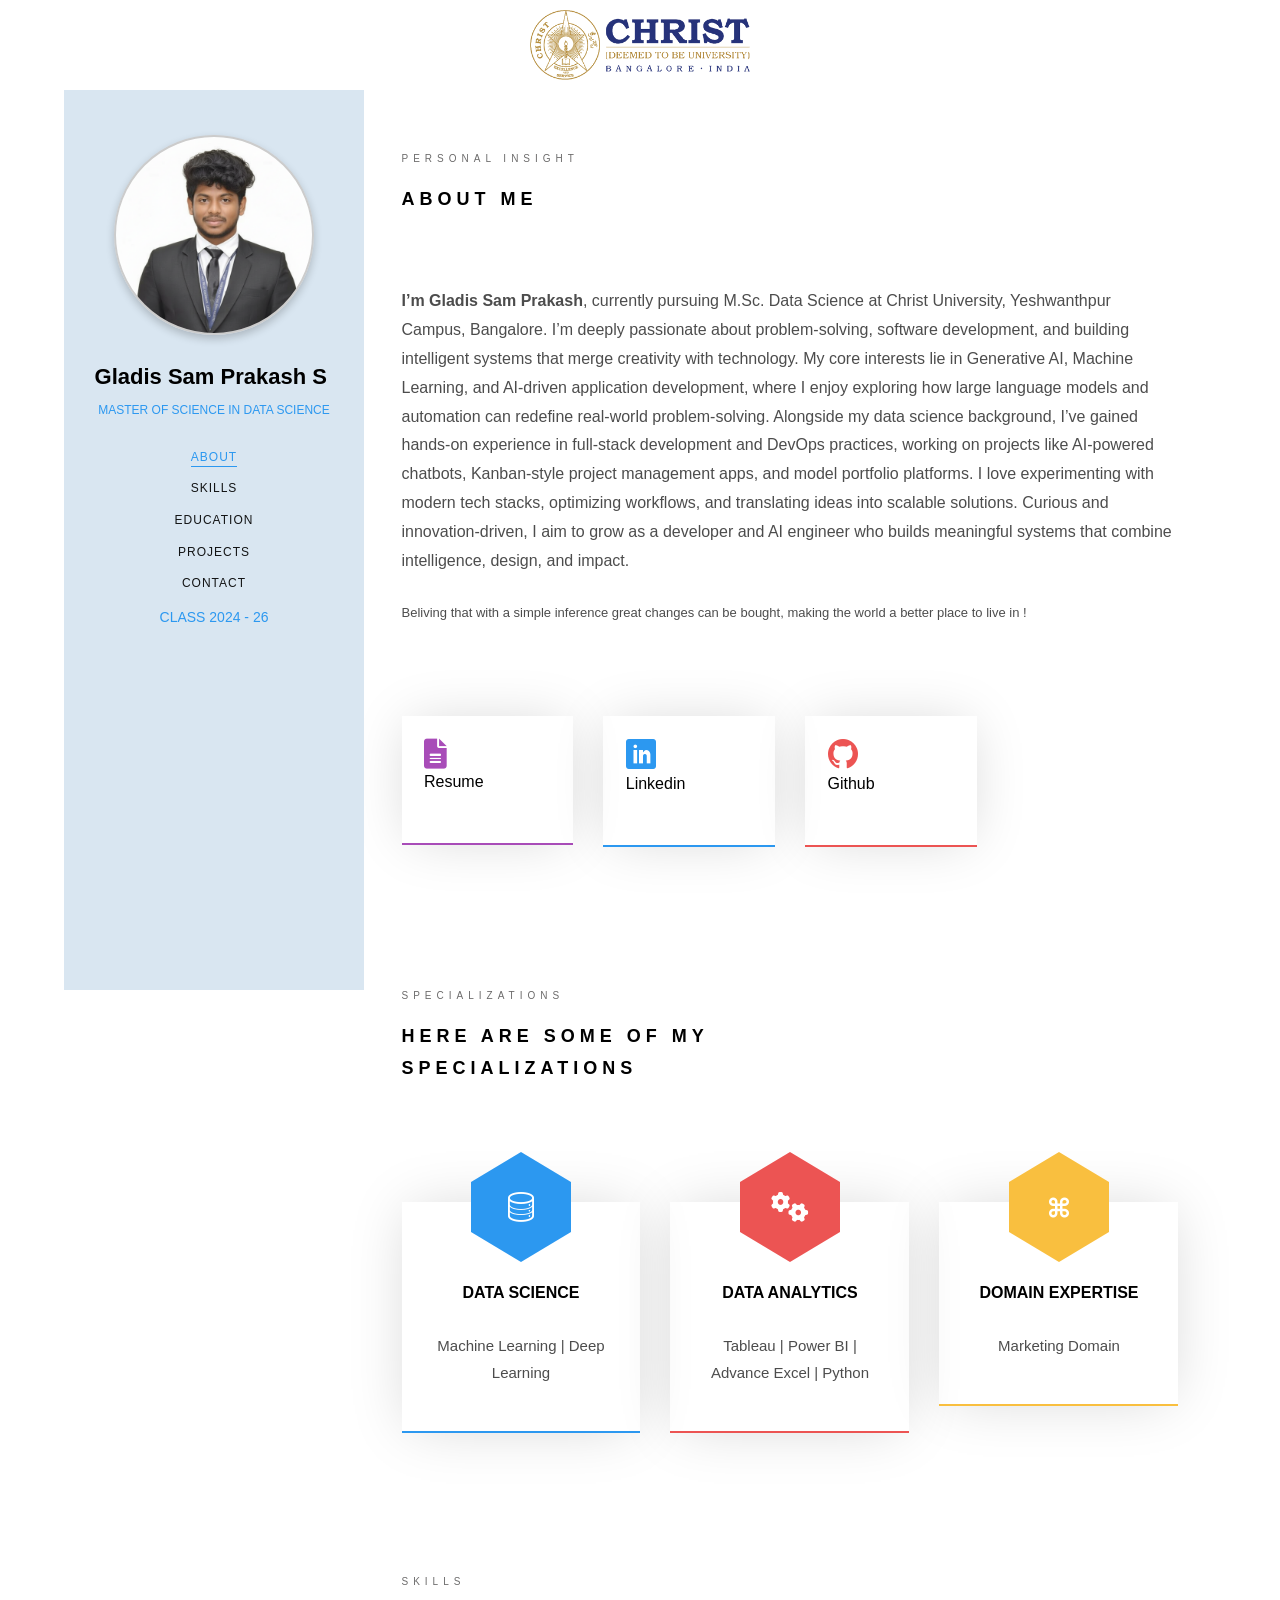
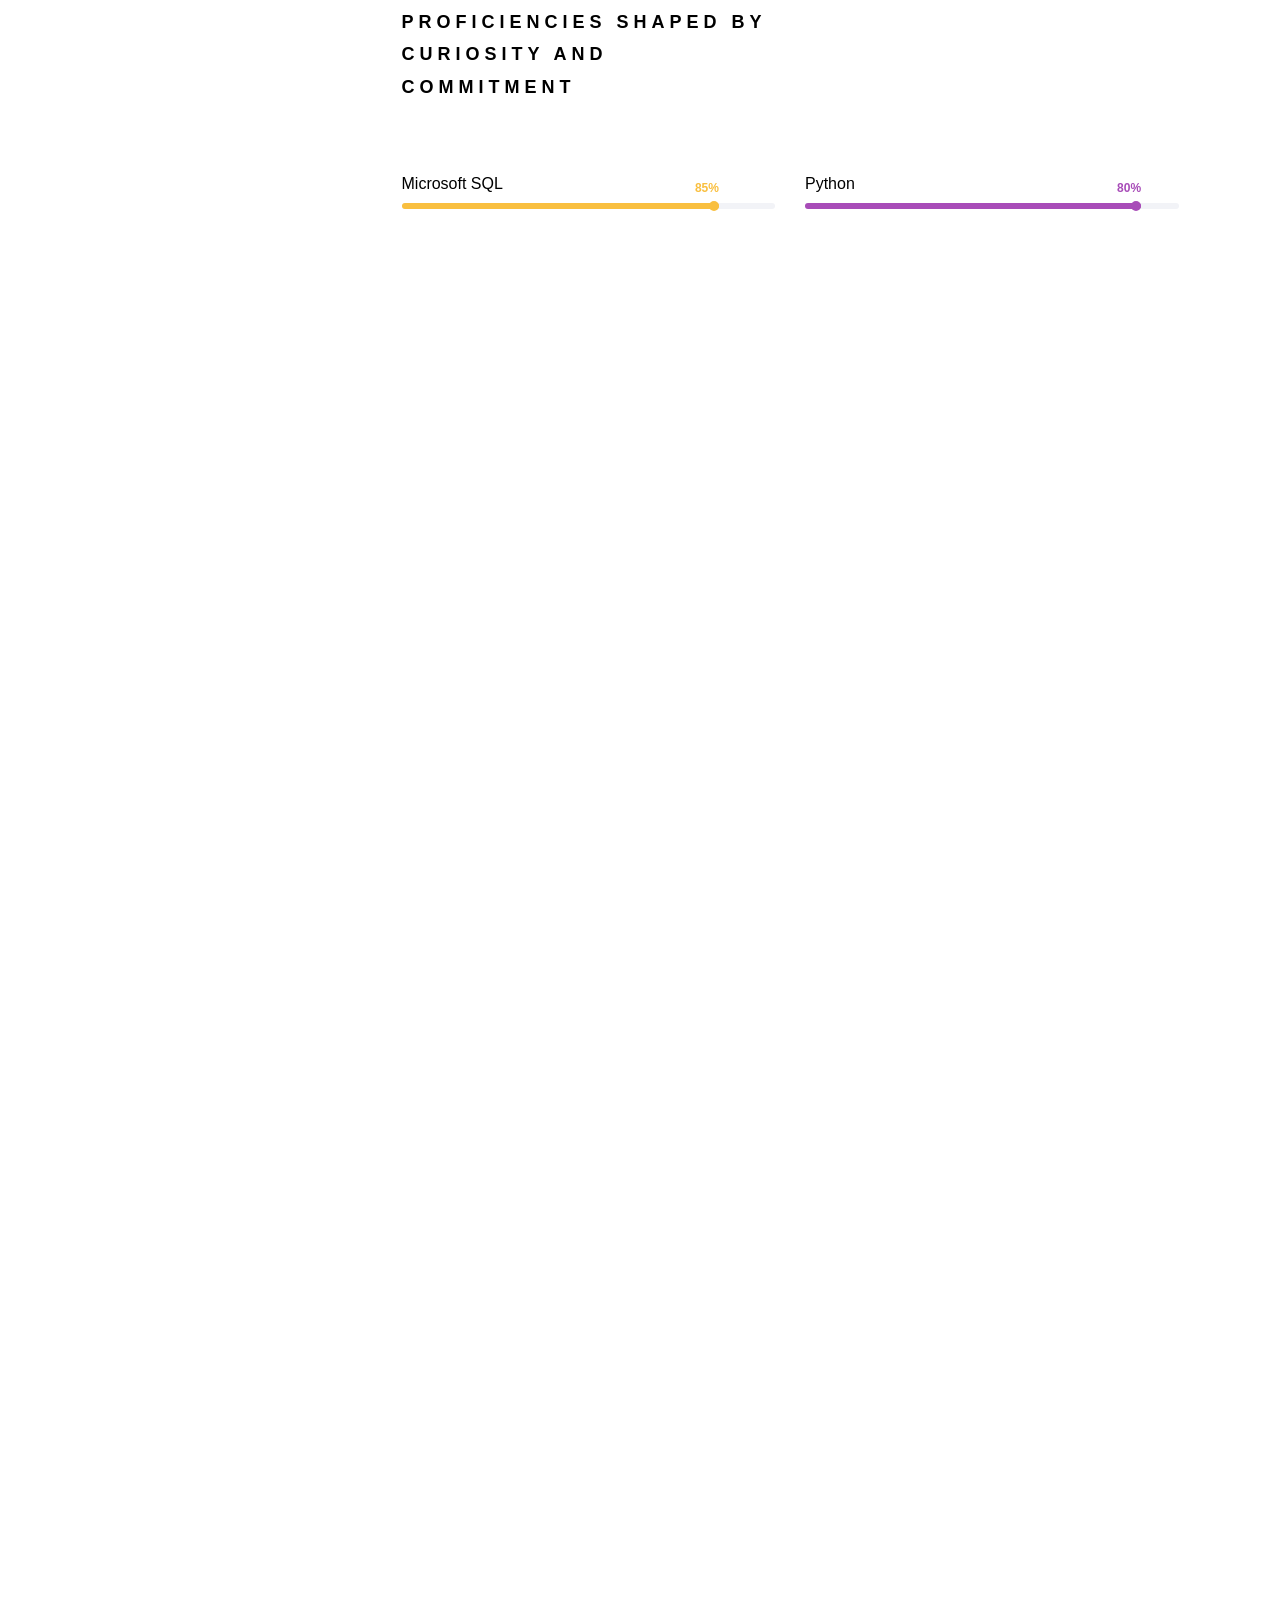
==== commit 151001bd: "year chaged" ====
--- a/index.html
+++ b/index.html
@@ -90,8 +90,8 @@
 						</ul>
 
 					</div>
-					<a class="brochure-link" href="https://cs-placements.github.io/mds-2023-25/" target="_blank">CLASS
-						2023 - 25</a>
+					<a class="brochure-link" href="https://galdii.github.io/placement-profile" target="_blank">CLASS
+						2024 - 26</a>
 				</nav>
 
 
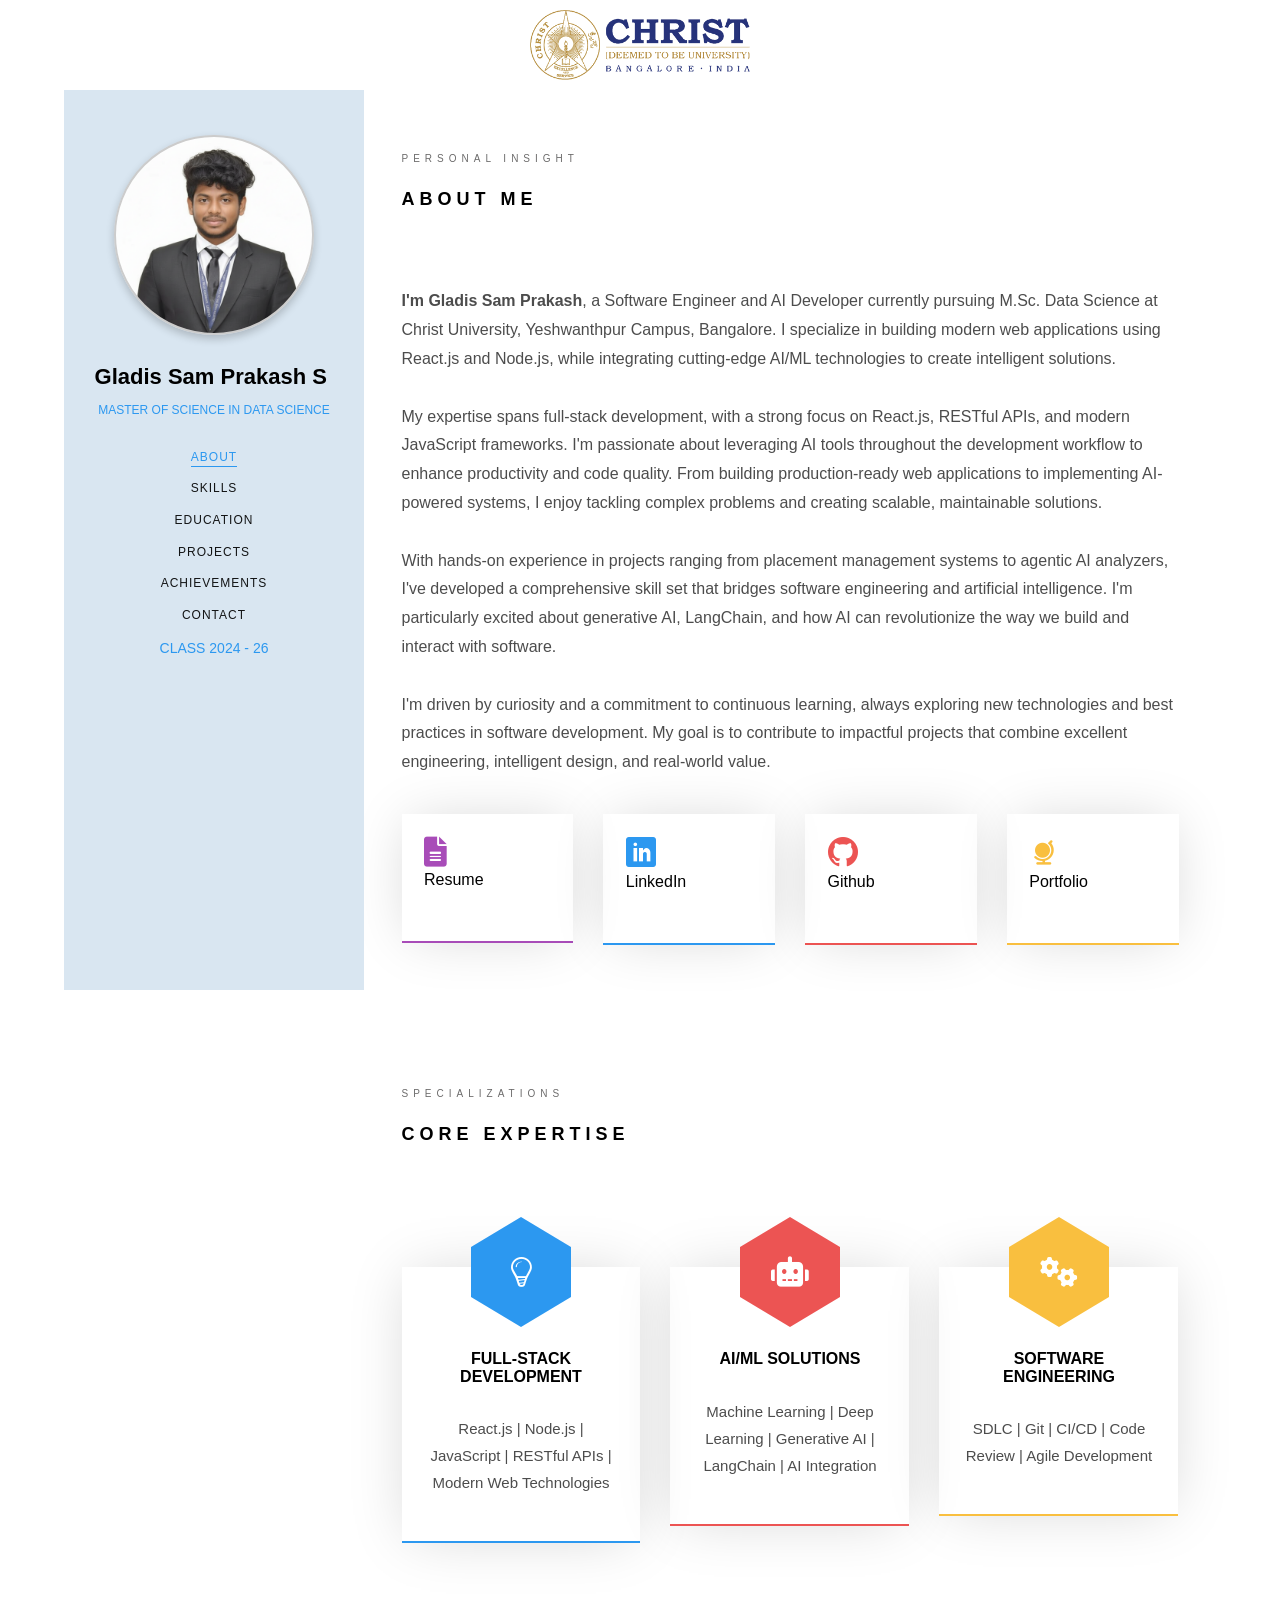
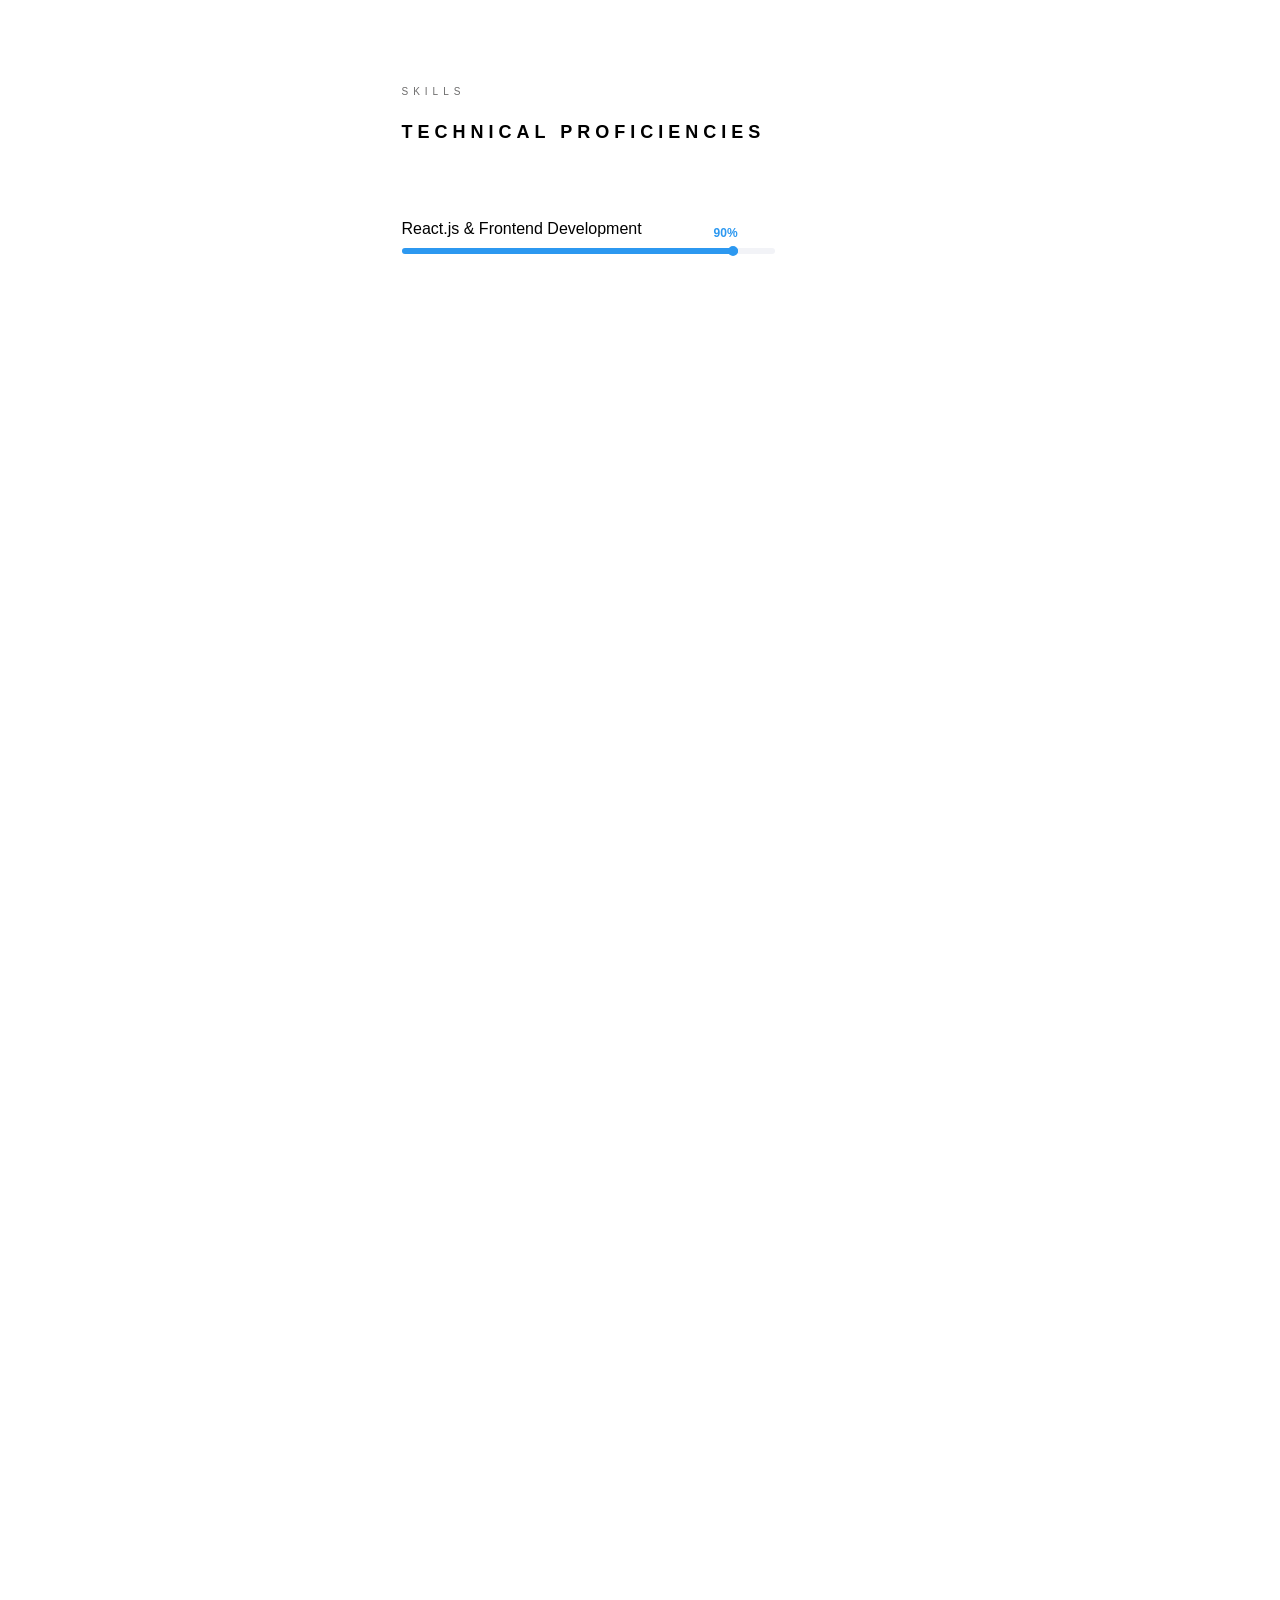
==== commit 1e16ac91: "modified content in index.html" ====
--- a/index.html
+++ b/index.html
@@ -1,536 +1,1068 @@
-<!DOCTYPE HTML>
+<!DOCTYPE html>
 <html>
-<head>
-	<meta charset="utf-8">
-	<meta http-equiv="X-UA-Compatible" content="IE=edge">
-	<title>GLADIS SAM PRAKASH S</title>
-	<meta name="viewport" content="width=device-width, initial-scale=1">
-	<meta name="description" content="" />
-	<meta name="keywords" content="" />
-	<meta name="author" content="" />
-
-	<meta property="og:title" content="" />
-	<meta property="og:image" content="" />
-	<meta property="og:url" content="" />
-	<meta property="og:site_name" content="" />
-	<meta property="og:description" content="" />
-	<meta name="twitter:title" content="" />
-	<meta name="twitter:image" content="" />
-	<meta name="twitter:url" content="" />
-	<meta name="twitter:card" content="" />
-
-	<link rel="shortcut icon" href="images/christ_logo_color_circular.png" type="image/x-icon">
-
-	<link href="https://fonts.googleapis.com/css?family=Quicksand:300,400,500,700" rel="stylesheet">
-	<link href="https://fonts.googleapis.com/css?family=Playfair+Display:400,400i,700" rel="stylesheet">
-
-	<link rel="stylesheet" href="css/animate.css">
-
-	<link rel="stylesheet" href="css/icomoon.css">
-
-	<link rel="stylesheet" href="css/bootstrap.css">
-
-	<link rel="stylesheet" href="css/flexslider.css">
-
-	<link rel="stylesheet" href="fonts/flaticon/font/flaticon.css">
-
-	<link rel="stylesheet" href="css/owl.carousel.min.css">
-	<link rel="stylesheet" href="css/owl.theme.default.min.css">
-
-	<link rel="stylesheet" href="css/style.css">
-
-	<link rel="stylesheet" href="https://cdnjs.cloudflare.com/ajax/libs/font-awesome/6.0.0-beta3/css/all.min.css">
-
-
-
-	<script src="js/modernizr-2.6.2.min.js"></script>
-
-</head>
-
-<body>
-	<nav id="brochure-main-menu" role="navigation" class="navbar_main">
-		<div class="logo">
-			<a href="https://christuniversity.in/"><img src="images/christ_logo_color.png" alt="University Logo"></a>
-		</div>
-	</nav>
-
-	<div id="colorlib-page">
-		<div class="container-wrap">
-			<a href="#" class="js-colorlib-nav-toggle colorlib-nav-toggle" data-toggle="collapse" data-target="#navbar"
-				aria-expanded="false" aria-controls="navbar"><i></i></a>
-			<aside id="colorlib-aside" role="complementary" class="border js-fullheight">
-				<div class="text-center">
-					<div class="author-img" style="
-    background-image: url('PASPORT_SIZE_PHOTO.png');
-    width: 200px;
-    height: 200px;
-    background-size: cover;
-    background-position: center;
-    border-radius: 50%;
-    border: 2px solid #ccc;
-    box-shadow: 0 4px 8px rgba(0, 0, 0, 0.2);">
-</div>
-
-					<!-- Add your name -->
-					<h1 id="colorlib-logo"><a href="index.html">Gladis Sam Prakash S</a></h1>
-					<span class="position"><a
-							href="https://christuniversity.in/departments/yeshwanthpur%20campus/school%20of%20sciences/computer%20science">Master
-							of Science in Data Science</a></span>
-				</div>
-				<nav id="colorlib-main-menu" role="navigation" class="navbar">
-					<div id="navbar" class="collapse">
-						<ul>
-
-							<li><a href="#" data-nav-section="about">About</a></li>
-							<li><a href="#" data-nav-section="skills">Skills</a></li>
-							<li><a href="#" data-nav-section="education">Education</a></li>
-							<li><a href="#" data-nav-section="projects">Projects</a></li>
-							<li><a href="#" data-nav-section="contact">Contact</a></li>
-
-						</ul>
-
-					</div>
-					<a class="brochure-link" href="https://galdii.github.io/placement-profile" target="_blank">CLASS
-						2024 - 26</a>
-				</nav>
-
-
-
-
-			</aside>
-
-
-			<div id="colorlib-main">
-
-				<section class="colorlib-about" data-section="about">
-					<div class="colorlib-narrow-content">
-						<div class="row">
-							<div class="col-md-12">
-								<div class="row row-bottom-padded-sm animate-box" data-animate-effect="fadeInLeft">
-									<div class="col-md-12">
-										<div class="about-desc">
-											<span class="heading-meta">Personal Insight</span>
-											<h2 class="colorlib-heading">About Me</h2>
-											<!-- Change content of paragraph tag -->
-											<p>
-												<font size="3.8"><strong>I’m Gladis Sam Prakash</strong>, currently pursuing M.Sc. Data Science at Christ University, Yeshwanthpur Campus, Bangalore. I’m deeply passionate about problem-solving, software development, and building intelligent systems that merge creativity with technology. My core interests lie in Generative AI, Machine Learning, and AI-driven application development, where I enjoy exploring how large language models and automation can redefine real-world problem-solving.
-
-Alongside my data science background, I’ve gained hands-on experience in full-stack development and DevOps practices, working on projects like AI-powered chatbots, Kanban-style project management apps, and model portfolio platforms. I love experimenting with modern tech stacks, optimizing workflows, and translating ideas into scalable solutions.
-
-Curious and innovation-driven, I aim to grow as a developer and AI engineer who builds meaningful systems that combine intelligence, design, and impact. </font>
-											</p>
-											<font size="2.8">Beliving that with a simple inference great changes can be
-												bought, making the world a better place to live in ! </font>
-											<p>&nbsp;<br>&nbsp;</p>
-
-										</div>
-									</div>
-								</div>
-								<div class="row">
-									<div class="col-md-3 animate-box" data-animate-effect="fadeInLeft">
-										<!-- Edit google drive Link -->
-										<a href="https://drive.google.com/file/d/1vkzrVP4XOisQapuEhwumQ8MCQvkpPOfq/view?usp=sharing"
-											target="_blank">
-											<div class="services color-4">
-												<span class="icon2">
-													<i class="fas fa-file-alt"></i>
-													<h3>Resume</h3>
-												</span>
-											</div>
-										</a>
-									</div>
-
-									<div class="col-md-3 animate-box" data-animate-effect="fadeInLeft">
-										<!-- Edit Link -->
-										<a href="https://www.linkedin.com/in/gladis-sam-3125b122a/" target="_blank">
-											<div class="services color-1">
-												<span class="icon2">
-													<i class="icon-linkedin2"></i>
-													<h3>Linkedin</h3>
-												</span>
-											</div>
-										</a>
-									</div>
-
-									<div class="col-md-3 animate-box" data-animate-effect="fadeInRight">
-										<!-- Edit Link -->
-										<a href="https://github.com/GALDII" target="_blank">
-											<div class="services color-2">
-												<span class="icon2">
-													<i class="icon-github"></i>
-													<h3>Github</h3>
-												</span>
-											</div>
-										</a>
-									</div>
-
-									
-
-								</div>
-
-							</div>
-						</div>
-					</div>
-				</section>
-
-				<section class="colorlib-services" data-section="services">
-					<div class="colorlib-narrow-content">
-						<div class="row">
-							<div class="col-md-6 col-md-offset-3 col-md-pull-3 animate-box"
-								data-animate-effect="fadeInLeft">
-								<span class="heading-meta">Specializations</span>
-								<h2 class="colorlib-heading">Here are some of my specializations</h2>
-							</div>
-						</div>
-						<div class="row row-pt-md">
-							<div class="col-md-4 text-center animate-box">
-								<div class="services color-1">
-									<span class="icon">
-										<i class="icon-data"></i>
-									</span>
-									<div class="desc">
-										<!-- Edit content for your specialization -->
-										<h3>Data Science</h3>
-										<p>Machine Learning | Deep Learning</p>
-									</div>
-								</div>
-							</div>
-
-							<!-- Remove this div if you have only one specialization -->
-							<div class="col-md-4 text-center animate-box">
-								<div class="services color-2">
-									<span class="icon">
-										<i class="fas fa-cogs"></i>
-									</span>
-									<div class="desc">
-										<!-- Edit content for your specialization -->
-										<h3>Data Analytics</h3>
-										<p>Tableau | Power BI | Advance Excel | Python</p>
-									</div>
-								</div>
-							</div>
-
-							<!-- Remove this div if you have only two specialization -->
-							<div class="col-md-4 text-center animate-box">
-								<div class="services color-3">
-									<span class="icon">
-										<i class="icon-point-of-interest"></i>
-									</span>
-									<div class="desc">
-										<!-- Edit content for your specialization -->
-										<h3>Domain Expertise</h3>
-										<p>Marketing Domain</p>
-									</div>
-								</div>
-							</div>
-
-				</section>
-
-
-				<section class="colorlib-skills" data-section="skills">
-					<div class="colorlib-narrow-content">
-						<div class="row">
-							<div class="col-md-6 col-md-offset-3 col-md-pull-3 animate-box"
-								data-animate-effect="fadeInLeft">
-								<span class="heading-meta">Skills</span>
-								<h2 class="colorlib-heading animate-box">Proficiencies shaped by curiosity and
-									commitment</h2>
-							</div>
-						</div>
-						<div class="row">
-
-						
-							<div class="col-md-6 animate-box" data-animate-effect="fadeInLeft">
-								<div class="progress-wrap">
-									<h3>Microsoft SQL</h3>
-									<div class="progress">
-										<div class="progress-bar color-3" role="progressbar" aria-valuenow="85"
-											aria-valuemin="0" aria-valuemax="100" style="width:85%">
-											<span>85%</span>
-										</div>
-									</div>
-								</div>
-							</div>
-
-							<div class="col-md-6 animate-box" data-animate-effect="fadeInRight">
-								<div class="progress-wrap">
-									<h3>Python</h3>
-									<div class="progress">
-										<div class="progress-bar color-4" role="progressbar" aria-valuenow="90"
-											aria-valuemin="0" aria-valuemax="100" style="width:90%">
-											<span>80%</span>
-										</div>
-									</div>
-								</div>
-							</div>
-
-							<div class="col-md-6 animate-box" data-animate-effect="fadeInLeft">
-								<div class="progress-wrap">
-									<h3>Java</h3>
-									<div class="progress">
-										<div class="progress-bar color-5" role="progressbar" aria-valuenow="80"
-											aria-valuemin="0" aria-valuemax="100" style="width:80%">
-											<span>70%</span>
-										</div>
-									</div>
-								</div>
-							</div>
-
-							<div class="col-md-6 animate-box" data-animate-effect="fadeInLeft">
-								<div class="progress-wrap">
-									<h3>R Programming</h3>
-									<div class="progress">
-										<div class="progress-bar color-1" role="progressbar" aria-valuenow="75"
-											aria-valuemin="0" aria-valuemax="100" style="width:75%">
-											<span>10%</span>
-										</div>
-									</div>
-								</div>
-							</div>
-
-							<div class="col-md-6 animate-box" data-animate-effect="fadeInLeft">
-								<div class="progress-wrap">
-									<h3>Tableau</h3>
-									<div class="progress">
-										<div class="progress-bar color-2" role="progressbar" aria-valuenow="95"
-											aria-valuemin="0" aria-valuemax="100" style="width:95%">
-											<span>90%</span>
-										</div>
-									</div>
-								</div>
-							</div>
-
-							<div class="col-md-6 animate-box" data-animate-effect="fadeInLeft">
-								<div class="progress-wrap">
-									<h3>Power BI</h3>
-									<div class="progress">
-										<div class="progress-bar color-2" role="progressbar" aria-valuenow="82"
-											aria-valuemin="0" aria-valuemax="100" style="width:82%">
-											<span>90%</span>
-										</div>
-									</div>
-								</div>
-							</div>
-
-							<div class="col-md-6 animate-box" data-animate-effect="fadeInLeft">
-								<div class="progress-wrap">
-									<h3>python</h3>
-									<div class="progress">
-										<div class="progress-bar color-1" role="progressbar" aria-valuenow="35"
-											aria-valuemin="0" aria-valuemax="100" style="width:35%">
-											<span>75%(learning)</span>
-										</div>
-									</div>
-								</div>
-							</div>
-
-							
-
-						</div>
-					</div>
-				</section>
-
-				<section class="colorlib-education" data-section="education">
-					<div class="colorlib-narrow-content">
-						<div class="row">
-							<div class="col-md-6 col-md-offset-3 col-md-pull-3 animate-box"
-								data-animate-effect="fadeInLeft">
-								<span class="heading-meta">Education</span>
-								<h2 class="colorlib-heading animate-box">My Learning Path</h2>
-							</div>
-						</div>
-						<div class="row">
-							<div class="col-md-12 animate-box" data-animate-effect="fadeInLeft">
-								<div class="fancy-collapse-panel">
-									<div class="panel-group" id="accordion" role="tablist" aria-multiselectable="true">
-										<div class="panel panel-default">
-											<div class="panel-heading" role="tab" id="headingOne">
-												<h4 class="panel-title">
-												</h4>
-											</div>
-											<!-- Edit content based on your education details -->
-											<div class="panel panel-default">
-												<div class="panel-heading" role="tab" id="headingTwo">
-													<h4 class="panel-title">
-														<a class="collapsed" data-toggle="collapse"
-															data-parent="#accordion" href="#collapseTwo"
-															aria-expanded="false" aria-controls="collapseTwo">Bachelors
-															Degree in Computer Science with Data Analytics
-														</a>
-													</h4>
-												</div>
-												<div id="collapseTwo" class="panel-collapse collapse" role="tabpanel"
-													aria-labelledby="headingTwo">
-													<div class="panel-body">
-														<p>Completed my BSc at <strong>Dr N.G.P Arts and Science College ,Coimbnatore</strong></p>
-														<ul>
-															<li>SEMESTER I 8.40 SGPA</li>
-															<li>SEMESTER II 7.2 SGPA </li>
-															<li>SEMESTER III 7.1 SGPA </li>
-
-															<li>SEMESTER IV 8.34 SGPA </li>
-															<li>SEMESTER V 8.02 SGPA </li>
-															<li>SEMESTER VI 8.58 SGPA </li>
-														</ul>
-													</div>
-												</div>
-											</div>
-											
-
-											
-
-										
-
-										</div>
-									</div>
-								</div>
-							</div>
-						</div>
-				</section>
-
-				<!-- Remove this secion if you dont have Projects -->
-				<section class="colorlib-services" data-section="projects">
-					<div class="colorlib-narrow-content">
-						<div class="row">
-							<div class="col-md-6 col-md-offset-3 col-md-pull-3 animate-box"
-								data-animate-effect="fadeInLeft">
-								<span class="heading-meta">Projects</span>
-								<h2 class="colorlib-heading">Portfolio of My Proven Expertise</h2>
-							</div>
-						</div>
-						<div class="row row-pt-md">
-							<div class="col-md-4 text-center animate-box">
-								<div class="services color-1">
-									<a href="https://galdii.github.io/solar-flare-project" target="_blank">
-										<span class="icon">
-											<i class="icon-github"></i>
-										</span>
-									</a>
-									<div class="desc">
-										<!-- Edit content for your specialization -->
-										<h3>Solar Flare Classification</h3>
-										<p>I built a deep learning model for solar flare classification using the SDO Benchmark dataset, mapping image data to flare intensity levels. The project focused on image preprocessing, CNN-based modeling, and improving prediction accuracy to support early warning systems for space weather events.</p>
-										<p id="project-tool">Python | Pretrained ML Model | TensorFlow | Keras </p>
-									</div>
-								</div>
-							</div>
-
-							<!-- Remove this div if you have only one specialization -->
-							<div class="col-md-4 text-center animate-box">
-								<div class="services color-2">
-									<a href="https://github.com/GALDII/contract_analyzer" target="_blank">
-										<span class="icon">
-											<i class="icon-github"></i>
-										</span>
-									</a>
-									<div class="desc">
-										<!-- Edit content for your specialization -->
-										<h3>Contract Evaluator</h3>
-										<p>I developed an intelligent contract evaluation system powered by a Retrieval-Augmented Generation (RAG) pipeline. The integrated chatbot allows legal and business teams to ask complex, natural language questions about contracts and receive precise, context-aware answers drawn directly from the source documents, complete with citations.</p>
-										<p id="project-tool">LLM | Python | RAG | Pinecone Vecotr DB</p>
-									</div>
-								</div>
-							</div>
-
-							<div class="col-md-4 text-center animate-box">
-								<div class="services color-1">
-									<a href="https://sdc-webathon.vercel.app" target="_blank">
-										<span class="icon">
-											<i class="icon-github"></i>
-										</span>
-									</a>
-									<div class="desc">
-										<!-- Edit content for your specialization -->
-										<h3>Green City Connect</h3>
-										<p>Green City Connect is a React-based web application that encourages community participation in local environmental and social activities. Admins can create and manage events, while users can join initiatives, share their contributions, and earn star ratings for their impact. The platform also features a discussion page that fosters collaboration and idea exchange to build a more sustainable city community.</p>
-										<p id="project-tool">React JS | Google SQL database | Render | Hosted in Vercel </p>
-									</div>
-								</div>
-							</div>
-
-							
-				</section>
-
-				
-				
-				<section class="colorlib-contact" data-section="contact">
-					<div class="colorlib-narrow-content">
-						<div class="row">
-							<div class="col-md-6 col-md-offset-3 col-md-pull-3 animate-box"
-								data-animate-effect="fadeInLeft">
-								<span class="heading-meta">Get in Touch</span>
-								<h2 class="colorlib-heading">Contact</h2>
-							</div>
-						</div>
-						<div class="row">
-							<div class="col-md-10">
-								<div class="colorlib-feature colorlib-feature-sm animate-box"
-									data-animate-effect="fadeInLeft">
-									<div class="colorlib-icon">
-										<i class="icon-globe-outline"></i>
-									</div>
-									<div class="colorlib-text">
-										<!-- Edit your mail id -->
-										<p><a href="#">gladissam.official@gmail.com</a></p>
-									</div>
-								</div>
-
-								<div class="colorlib-feature colorlib-feature-sm animate-box"
-									data-animate-effect="fadeInLeft">
-									<div class="colorlib-icon">
-										<i class="icon-map"></i>
-									</div>
-									<div class="colorlib-text">
-										<!-- Edit your contact address -->
-										<div class="addresses">
-											<p class="address-divider">Christ [Deemed to be University], HMT Layout, Nagasandara Post
-												Bangalore - 560073</p>
-											<p>Tirupur, Tamil Nadu - 641687</p>
-										</div>
-									</div>
-								</div>
-
-								<!-- Edit your contact address or you can remove this div -->
-								<div class="colorlib-feature colorlib-feature-sm animate-box"
-									data-animate-effect="fadeInLeft">
-									<div class="colorlib-icon">
-										<i class="icon-phone"></i>
-									</div>
-									<div class="colorlib-text">
-										<p><a href="tel: 6369831147">+91 9003970688</a></p>
-									</div>
-								</div>
-
-							</div>
-
-						</div>
-					</div>
-				</section>
-
-			</div><!-- end:colorlib-main -->
-		</div><!-- end:container-wrap -->
-	</div><!-- end:colorlib-page -->
-
-
-	<!-- jQuery -->
-	<script src="js/jquery.min.js"></script>
-	<!-- jQuery Easing -->
-	<script src="js/jquery.easing.1.3.js"></script>
-	<!-- Bootstrap -->
-	<script src="js/bootstrap.min.js"></script>
-	<!-- Waypoints -->
-	<script src="js/jquery.waypoints.min.js"></script>
-	<!-- Flexslider -->
-	<script src="js/jquery.flexslider-min.js"></script>
-	<!-- Owl carousel -->
-	<script src="js/owl.carousel.min.js"></script>
-	<!-- Counters -->
-	<script src="js/jquery.countTo.js"></script>
-
-
-	<!-- MAIN JS -->
-	<script src="js/main.js"></script>
-
-</body>
-
-</html>+  <head>
+    <meta charset="utf-8" />
+    <meta http-equiv="X-UA-Compatible" content="IE=edge" />
+    <title>GLADIS SAM PRAKASH S - Software Engineer & AI Developer</title>
+    <meta name="viewport" content="width=device-width, initial-scale=1" />
+    <meta
+      name="description"
+      content="Software Engineer specializing in React.js, Full-Stack Development, and AI/ML Solutions"
+    />
+    <meta
+      name="keywords"
+      content="Software Engineer, React.js, Full-Stack Developer, AI, Machine Learning, Data Science"
+    />
+    <meta name="author" content="Gladis Sam Prakash S" />
+
+    <meta
+      property="og:title"
+      content="Gladis Sam Prakash S - Software Engineer Portfolio"
+    />
+    <meta
+      property="og:description"
+      content="Software Engineer specializing in React.js, Full-Stack Development, and AI/ML Solutions"
+    />
+    <meta
+      name="twitter:title"
+      content="Gladis Sam Prakash S - Software Engineer Portfolio"
+    />
+
+    <link
+      rel="shortcut icon"
+      href="images/christ_logo_color_circular.png"
+      type="image/x-icon"
+    />
+
+    <link
+      href="https://fonts.googleapis.com/css?family=Quicksand:300,400,500,700"
+      rel="stylesheet"
+    />
+    <link
+      href="https://fonts.googleapis.com/css?family=Playfair+Display:400,400i,700"
+      rel="stylesheet"
+    />
+
+    <link rel="stylesheet" href="css/animate.css" />
+    <link rel="stylesheet" href="css/icomoon.css" />
+    <link rel="stylesheet" href="css/bootstrap.css" />
+    <link rel="stylesheet" href="css/flexslider.css" />
+    <link rel="stylesheet" href="fonts/flaticon/font/flaticon.css" />
+    <link rel="stylesheet" href="css/owl.carousel.min.css" />
+    <link rel="stylesheet" href="css/owl.theme.default.min.css" />
+    <link rel="stylesheet" href="css/style.css" />
+    <link
+      rel="stylesheet"
+      href="https://cdnjs.cloudflare.com/ajax/libs/font-awesome/6.0.0-beta3/css/all.min.css"
+    />
+
+    <script src="js/modernizr-2.6.2.min.js"></script>
+  </head>
+
+  <body>
+    <nav id="brochure-main-menu" role="navigation" class="navbar_main">
+      <div class="logo">
+        <a href="https://christuniversity.in/"
+          ><img src="images/christ_logo_color.png" alt="University Logo"
+        /></a>
+      </div>
+    </nav>
+
+    <div id="colorlib-page">
+      <div class="container-wrap">
+        <a
+          href="#"
+          class="js-colorlib-nav-toggle colorlib-nav-toggle"
+          data-toggle="collapse"
+          data-target="#navbar"
+          aria-expanded="false"
+          aria-controls="navbar"
+          ><i></i
+        ></a>
+        <aside
+          id="colorlib-aside"
+          role="complementary"
+          class="border js-fullheight"
+        >
+          <div class="text-center">
+            <div
+              class="author-img"
+              style="
+                background-image: url('PASPORT_SIZE_PHOTO.png');
+                width: 200px;
+                height: 200px;
+                background-size: cover;
+                background-position: center;
+                border-radius: 50%;
+                border: 2px solid #ccc;
+                box-shadow: 0 4px 8px rgba(0, 0, 0, 0.2);
+              "
+            ></div>
+
+            <h1 id="colorlib-logo">
+              <a href="index.html">Gladis Sam Prakash S</a>
+            </h1>
+            <span class="position"
+              ><a
+                href="https://christuniversity.in/departments/yeshwanthpur%20campus/school%20of%20sciences/computer%20science"
+                >Master of Science in Data Science</a
+              ></span
+            >
+          </div>
+          <nav id="colorlib-main-menu" role="navigation" class="navbar">
+            <div id="navbar" class="collapse">
+              <ul>
+                <li><a href="#" data-nav-section="about">About</a></li>
+                <li><a href="#" data-nav-section="skills">Skills</a></li>
+                <li><a href="#" data-nav-section="education">Education</a></li>
+                <li><a href="#" data-nav-section="projects">Projects</a></li>
+                <li>
+                  <a href="#" data-nav-section="achievements">Achievements</a>
+                </li>
+                <li><a href="#" data-nav-section="contact">Contact</a></li>
+              </ul>
+            </div>
+            <a
+              class="brochure-link"
+              href="https://galdii.github.io/placement-profile"
+              target="_blank"
+              >CLASS 2024 - 26</a
+            >
+          </nav>
+        </aside>
+
+        <div id="colorlib-main">
+          <section class="colorlib-about" data-section="about">
+            <div class="colorlib-narrow-content">
+              <div class="row">
+                <div class="col-md-12">
+                  <div
+                    class="row row-bottom-padded-sm animate-box"
+                    data-animate-effect="fadeInLeft"
+                  >
+                    <div class="col-md-12">
+                      <div class="about-desc">
+                        <span class="heading-meta">Personal Insight</span>
+                        <h2 class="colorlib-heading">About Me</h2>
+                        <p>
+                          <font size="3.8"
+                            ><strong>I'm Gladis Sam Prakash</strong>, a Software
+                            Engineer and AI Developer currently pursuing M.Sc.
+                            Data Science at Christ University, Yeshwanthpur
+                            Campus, Bangalore. I specialize in building modern
+                            web applications using React.js and Node.js, while
+                            integrating cutting-edge AI/ML technologies to
+                            create intelligent solutions. <br /><br />
+                            My expertise spans full-stack development, with a
+                            strong focus on React.js, RESTful APIs, and modern
+                            JavaScript frameworks. I'm passionate about
+                            leveraging AI tools throughout the development
+                            workflow to enhance productivity and code quality.
+                            From building production-ready web applications to
+                            implementing AI-powered systems, I enjoy tackling
+                            complex problems and creating scalable, maintainable
+                            solutions.
+                            <br /><br />
+                            With hands-on experience in projects ranging from
+                            placement management systems to agentic AI
+                            analyzers, I've developed a comprehensive skill set
+                            that bridges software engineering and artificial
+                            intelligence. I'm particularly excited about
+                            generative AI, LangChain, and how AI can
+                            revolutionize the way we build and interact with
+                            software.
+                            <br /><br />
+                            I'm driven by curiosity and a commitment to
+                            continuous learning, always exploring new
+                            technologies and best practices in software
+                            development. My goal is to contribute to impactful
+                            projects that combine excellent engineering,
+                            intelligent design, and real-world value.</font
+                          >
+                        </p>
+                      </div>
+                    </div>
+                  </div>
+                  <div class="row">
+                    <div
+                      class="col-md-3 animate-box"
+                      data-animate-effect="fadeInLeft"
+                    >
+                      <a
+                        href="https://drive.google.com/file/d/1vkzrVP4XOisQapuEhwumQ8MCQvkpPOfq/view?usp=sharing"
+                        target="_blank"
+                      >
+                        <div class="services color-4">
+                          <span class="icon2">
+                            <i class="fas fa-file-alt"></i>
+                            <h3>Resume</h3>
+                          </span>
+                        </div>
+                      </a>
+                    </div>
+
+                    <div
+                      class="col-md-3 animate-box"
+                      data-animate-effect="fadeInLeft"
+                    >
+                      <a
+                        href="https://www.linkedin.com/in/gladis-sam-3125b122a/"
+                        target="_blank"
+                      >
+                        <div class="services color-1">
+                          <span class="icon2">
+                            <i class="icon-linkedin2"></i>
+                            <h3>LinkedIn</h3>
+                          </span>
+                        </div>
+                      </a>
+                    </div>
+
+                    <div
+                      class="col-md-3 animate-box"
+                      data-animate-effect="fadeInRight"
+                    >
+                      <a href="https://github.com/GALDII" target="_blank">
+                        <div class="services color-2">
+                          <span class="icon2">
+                            <i class="icon-github"></i>
+                            <h3>Github</h3>
+                          </span>
+                        </div>
+                      </a>
+                    </div>
+
+                    <div
+                      class="col-md-3 animate-box"
+                      data-animate-effect="fadeInRight"
+                    >
+                      <a
+                        href="https://galdii.github.io/portfolio"
+                        target="_blank"
+                      >
+                        <div class="services color-3">
+                          <span class="icon2">
+                            <i class="icon-globe"></i>
+                            <h3>Portfolio</h3>
+                          </span>
+                        </div>
+                      </a>
+                    </div>
+                  </div>
+                </div>
+              </div>
+            </div>
+          </section>
+
+          <section class="colorlib-services" data-section="services">
+            <div class="colorlib-narrow-content">
+              <div class="row">
+                <div
+                  class="col-md-6 col-md-offset-3 col-md-pull-3 animate-box"
+                  data-animate-effect="fadeInLeft"
+                >
+                  <span class="heading-meta">Specializations</span>
+                  <h2 class="colorlib-heading">Core Expertise</h2>
+                </div>
+              </div>
+              <div class="row row-pt-md">
+                <div class="col-md-4 text-center animate-box">
+                  <div class="services color-1">
+                    <span class="icon">
+                      <i class="icon-bulb"></i>
+                    </span>
+                    <div class="desc">
+                      <h3>Full-Stack Development</h3>
+                      <p>
+                        React.js | Node.js | JavaScript | RESTful APIs | Modern
+                        Web Technologies
+                      </p>
+                    </div>
+                  </div>
+                </div>
+
+                <div class="col-md-4 text-center animate-box">
+                  <div class="services color-2">
+                    <span class="icon">
+                      <i class="fas fa-robot"></i>
+                    </span>
+                    <div class="desc">
+                      <h3>AI/ML Solutions</h3>
+                      <p>
+                        Machine Learning | Deep Learning | Generative AI |
+                        LangChain | AI Integration
+                      </p>
+                    </div>
+                  </div>
+                </div>
+
+                <div class="col-md-4 text-center animate-box">
+                  <div class="services color-3">
+                    <span class="icon">
+                      <i class="fas fa-cogs"></i>
+                    </span>
+                    <div class="desc">
+                      <h3>Software Engineering</h3>
+                      <p>
+                        SDLC | Git | CI/CD | Code Review | Agile Development
+                      </p>
+                    </div>
+                  </div>
+                </div>
+              </div>
+            </div>
+          </section>
+
+          <section class="colorlib-skills" data-section="skills">
+            <div class="colorlib-narrow-content">
+              <div class="row">
+                <div
+                  class="col-md-6 col-md-offset-3 col-md-pull-3 animate-box"
+                  data-animate-effect="fadeInLeft"
+                >
+                  <span class="heading-meta">Skills</span>
+                  <h2 class="colorlib-heading animate-box">
+                    Technical Proficiencies
+                  </h2>
+                </div>
+              </div>
+              <div class="row">
+                <div
+                  class="col-md-6 animate-box"
+                  data-animate-effect="fadeInLeft"
+                >
+                  <div class="progress-wrap">
+                    <h3>React.js & Frontend Development</h3>
+                    <div class="progress">
+                      <div
+                        class="progress-bar color-1"
+                        role="progressbar"
+                        aria-valuenow="90"
+                        aria-valuemin="0"
+                        aria-valuemax="100"
+                        style="width: 90%"
+                      >
+                        <span>90%</span>
+                      </div>
+                    </div>
+                  </div>
+                </div>
+
+                <div
+                  class="col-md-6 animate-box"
+                  data-animate-effect="fadeInRight"
+                >
+                  <div class="progress-wrap">
+                    <h3>Node.js & Backend Development</h3>
+                    <div class="progress">
+                      <div
+                        class="progress-bar color-2"
+                        role="progressbar"
+                        aria-valuenow="85"
+                        aria-valuemin="0"
+                        aria-valuemax="100"
+                        style="width: 85%"
+                      >
+                        <span>85%</span>
+                      </div>
+                    </div>
+                  </div>
+                </div>
+
+                <div
+                  class="col-md-6 animate-box"
+                  data-animate-effect="fadeInLeft"
+                >
+                  <div class="progress-wrap">
+                    <h3>JavaScript (ES6+)</h3>
+                    <div class="progress">
+                      <div
+                        class="progress-bar color-3"
+                        role="progressbar"
+                        aria-valuenow="88"
+                        aria-valuemin="0"
+                        aria-valuemax="100"
+                        style="width: 88%"
+                      >
+                        <span>88%</span>
+                      </div>
+                    </div>
+                  </div>
+                </div>
+
+                <div
+                  class="col-md-6 animate-box"
+                  data-animate-effect="fadeInRight"
+                >
+                  <div class="progress-wrap">
+                    <h3>Python & AI/ML</h3>
+                    <div class="progress">
+                      <div
+                        class="progress-bar color-4"
+                        role="progressbar"
+                        aria-valuenow="85"
+                        aria-valuemin="0"
+                        aria-valuemax="100"
+                        style="width: 85%"
+                      >
+                        <span>85%</span>
+                      </div>
+                    </div>
+                  </div>
+                </div>
+
+                <div
+                  class="col-md-6 animate-box"
+                  data-animate-effect="fadeInLeft"
+                >
+                  <div class="progress-wrap">
+                    <h3>Git & Version Control</h3>
+                    <div class="progress">
+                      <div
+                        class="progress-bar color-5"
+                        role="progressbar"
+                        aria-valuenow="90"
+                        aria-valuemin="0"
+                        aria-valuemax="100"
+                        style="width: 90%"
+                      >
+                        <span>90%</span>
+                      </div>
+                    </div>
+                  </div>
+                </div>
+
+                <div
+                  class="col-md-6 animate-box"
+                  data-animate-effect="fadeInLeft"
+                >
+                  <div class="progress-wrap">
+                    <h3>RESTful APIs & Integration</h3>
+                    <div class="progress">
+                      <div
+                        class="progress-bar color-1"
+                        role="progressbar"
+                        aria-valuenow="87"
+                        aria-valuemin="0"
+                        aria-valuemax="100"
+                        style="width: 87%"
+                      >
+                        <span>87%</span>
+                      </div>
+                    </div>
+                  </div>
+                </div>
+
+                <div
+                  class="col-md-6 animate-box"
+                  data-animate-effect="fadeInLeft"
+                >
+                  <div class="progress-wrap">
+                    <h3>TensorFlow & PyTorch</h3>
+                    <div class="progress">
+                      <div
+                        class="progress-bar color-2"
+                        role="progressbar"
+                        aria-valuenow="80"
+                        aria-valuemin="0"
+                        aria-valuemax="100"
+                        style="width: 80%"
+                      >
+                        <span>80%</span>
+                      </div>
+                    </div>
+                  </div>
+                </div>
+
+                <div
+                  class="col-md-6 animate-box"
+                  data-animate-effect="fadeInLeft"
+                >
+                  <div class="progress-wrap">
+                    <h3>SQL & Databases</h3>
+                    <div class="progress">
+                      <div
+                        class="progress-bar color-3"
+                        role="progressbar"
+                        aria-valuenow="82"
+                        aria-valuemin="0"
+                        aria-valuemax="100"
+                        style="width: 82%"
+                      >
+                        <span>82%</span>
+                      </div>
+                    </div>
+                  </div>
+                </div>
+              </div>
+            </div>
+          </section>
+
+          <section class="colorlib-education" data-section="education">
+            <div class="colorlib-narrow-content">
+              <div class="row">
+                <div
+                  class="col-md-6 col-md-offset-3 col-md-pull-3 animate-box"
+                  data-animate-effect="fadeInLeft"
+                >
+                  <span class="heading-meta">Education</span>
+                  <h2 class="colorlib-heading animate-box">My Learning Path</h2>
+                </div>
+              </div>
+              <div class="row">
+                <div
+                  class="col-md-12 animate-box"
+                  data-animate-effect="fadeInLeft"
+                >
+                  <div class="fancy-collapse-panel">
+                    <div
+                      class="panel-group"
+                      id="accordion"
+                      role="tablist"
+                      aria-multiselectable="true"
+                    >
+                      <div class="panel panel-default">
+                        <div class="panel-heading" role="tab" id="headingOne">
+                          <h4 class="panel-title">
+                            <a
+                              data-toggle="collapse"
+                              data-parent="#accordion"
+                              href="#collapseOne"
+                              aria-expanded="true"
+                              aria-controls="collapseOne"
+                              >Master of Science in Data Science
+                            </a>
+                          </h4>
+                        </div>
+                        <div
+                          id="collapseOne"
+                          class="panel-collapse collapse in"
+                          role="tabpanel"
+                          aria-labelledby="headingOne"
+                        >
+                          <div class="panel-body">
+                            <p>
+                              Currently pursuing M.Sc. at
+                              <strong
+                                >Christ University, Yeshwanthpur Campus,
+                                Bangalore</strong
+                              >
+                              (2024-2026)
+                            </p>
+                            <ul>
+                              <li>
+                                Specialization in Data Science with focus on
+                                AI/ML and Software Engineering
+                              </li>
+                              <li>
+                                Advanced coursework in Machine Learning, Deep
+                                Learning, and Data Analytics
+                              </li>
+                              <li>
+                                Hands-on experience with modern development
+                                frameworks and AI tools
+                              </li>
+                              <li>
+                                Active participation in hackathons and technical
+                                projects
+                              </li>
+                            </ul>
+                          </div>
+                        </div>
+                      </div>
+
+                      <div class="panel panel-default">
+                        <div class="panel-heading" role="tab" id="headingTwo">
+                          <h4 class="panel-title">
+                            <a
+                              class="collapsed"
+                              data-toggle="collapse"
+                              data-parent="#accordion"
+                              href="#collapseTwo"
+                              aria-expanded="false"
+                              aria-controls="collapseTwo"
+                              >Bachelor of Science in Computer Science with Data
+                              Analytics
+                            </a>
+                          </h4>
+                        </div>
+                        <div
+                          id="collapseTwo"
+                          class="panel-collapse collapse"
+                          role="tabpanel"
+                          aria-labelledby="headingTwo"
+                        >
+                          <div class="panel-body">
+                            <p>
+                              Completed B.Sc. at
+                              <strong
+                                >Dr. N.G.P Arts and Science College,
+                                Coimbatore</strong
+                              >
+                              (2021-2024)
+                            </p>
+                            <p><strong>Overall Percentage: 73.6%</strong></p>
+                            <ul>
+                              <li>SEMESTER I: 8.40 SGPA</li>
+                              <li>SEMESTER II: 7.2 SGPA</li>
+                              <li>SEMESTER III: 7.1 SGPA</li>
+                              <li>SEMESTER IV: 8.34 SGPA</li>
+                              <li>SEMESTER V: 8.02 SGPA</li>
+                              <li>SEMESTER VI: 8.58 SGPA</li>
+                            </ul>
+                            <p>
+                              Strong foundation in programming, data structures,
+                              algorithms, and software development principles
+                            </p>
+                          </div>
+                        </div>
+                      </div>
+
+                      <div class="panel panel-default">
+                        <div class="panel-heading" role="tab" id="headingThree">
+                          <h4 class="panel-title">
+                            <a
+                              class="collapsed"
+                              data-toggle="collapse"
+                              data-parent="#accordion"
+                              href="#collapseThree"
+                              aria-expanded="false"
+                              aria-controls="collapseThree"
+                              >Higher Secondary Certificate (HSC)
+                            </a>
+                          </h4>
+                        </div>
+                        <div
+                          id="collapseThree"
+                          class="panel-collapse collapse"
+                          role="tabpanel"
+                          aria-labelledby="headingThree"
+                        >
+                          <div class="panel-body">
+                            <p>
+                              Completed HSC at
+                              <strong>Little Flower Convent MHSS</strong>
+                              (2020-2021)
+                            </p>
+                            <p><strong>Percentage: 81.55%</strong></p>
+                          </div>
+                        </div>
+                      </div>
+                    </div>
+                  </div>
+                </div>
+              </div>
+            </div>
+          </section>
+
+          <section class="colorlib-services" data-section="projects">
+            <div class="colorlib-narrow-content">
+              <div class="row">
+                <div
+                  class="col-md-6 col-md-offset-3 col-md-pull-3 animate-box"
+                  data-animate-effect="fadeInLeft"
+                >
+                  <span class="heading-meta">Projects</span>
+                  <h2 class="colorlib-heading">Featured Work</h2>
+                </div>
+              </div>
+              <div class="row row-pt-md">
+                <div class="col-md-4 text-center animate-box">
+                  <div class="services color-1">
+                    <a href="https://modelling-site.vercel.app" target="_blank">
+                      <span class="icon">
+                        <i class="icon-globe"></i>
+                      </span>
+                    </a>
+                    <div class="desc">
+                      <h3>Model Registration Platform</h3>
+                      <p>
+                        Full-stack ML model registration system built with
+                        React.js and Node.js. Features complete SDLC
+                        implementation, RESTful APIs, CI/CD pipeline, and
+                        production deployment on Vercel.
+                      </p>
+                      <p id="project-tool">
+                        React.js | Node.js | JavaScript | RESTful APIs | Vercel
+                        | Git
+                      </p>
+                      <p>
+                        <a
+                          href="https://github.com/GALDII/modelling-site"
+                          target="_blank"
+                          >View on GitHub</a
+                        >
+                      </p>
+                    </div>
+                  </div>
+                </div>
+
+                <div class="col-md-4 text-center animate-box">
+                  <div class="services color-2">
+                    <a
+                      href="https://placement-profile-frontend-sam.vercel.app"
+                      target="_blank"
+                    >
+                      <span class="icon">
+                        <i class="icon-globe"></i>
+                      </span>
+                    </a>
+                    <div class="desc">
+                      <h3>Placement Profile Website</h3>
+                      <p>
+                        Comprehensive placement management system with
+                        responsive React.js frontend. Includes student profile
+                        management, application tracking, data visualization,
+                        and dynamic user interfaces following modern web
+                        development practices.
+                      </p>
+                      <p id="project-tool">
+                        React.js | JavaScript | HTML5 | CSS3 | API Integration |
+                        Vercel
+                      </p>
+                    </div>
+                  </div>
+                </div>
+
+                <div class="col-md-4 text-center animate-box">
+                  <div class="services color-3">
+                    <a href="#" target="_blank">
+                      <span class="icon">
+                        <i class="fas fa-robot"></i>
+                      </span>
+                    </a>
+                    <div class="desc">
+                      <h3>Agentic AI Product Analyzer</h3>
+                      <p>
+                        AI-powered product analysis system leveraging LLM-based
+                        agents and LangChain. Demonstrates integration of
+                        cutting-edge AI tools in development workflow for
+                        autonomous data extraction and intelligent analysis.
+                        Currently in active development.
+                      </p>
+                      <p id="project-tool">
+                        Python | React.js | LangChain | LLMs | AI/ML Frameworks
+                      </p>
+                    </div>
+                  </div>
+                </div>
+
+                <div class="col-md-4 text-center animate-box">
+                  <div class="services color-4">
+                    <a href="https://galdii.github.io/dripp" target="_blank">
+                      <span class="icon">
+                        <i class="icon-globe"></i>
+                      </span>
+                    </a>
+                    <div class="desc">
+                      <h3>Solar Flare Prediction</h3>
+                      <p>
+                        Machine learning classification system for SDO Benchmark
+                        space weather datasets. Complete implementation of data
+                        preprocessing, model training, testing, and web
+                        deployment demonstrating AI capabilities for real-world
+                        problems.
+                      </p>
+                      <p id="project-tool">
+                        Python | scikit-learn | TensorFlow | Pandas | NumPy |
+                        Web Deployment
+                      </p>
+                      <p>
+                        <a
+                          href="https://github.com/GALDII/dripp"
+                          target="_blank"
+                          >View on GitHub</a
+                        >
+                      </p>
+                    </div>
+                  </div>
+                </div>
+
+                <div class="col-md-4 text-center animate-box">
+                  <div class="services color-5">
+                    <a
+                      href="https://github.com/GALDII/contract_analyzer"
+                      target="_blank"
+                    >
+                      <span class="icon">
+                        <i class="icon-github"></i>
+                      </span>
+                    </a>
+                    <div class="desc">
+                      <h3>Contract Evaluator</h3>
+                      <p>
+                        Intelligent contract evaluation system powered by
+                        Retrieval-Augmented Generation (RAG) pipeline.
+                        Integrated chatbot allows complex natural language
+                        queries with precise, context-aware answers from source
+                        documents with citations.
+                      </p>
+                      <p id="project-tool">
+                        Python | LLM | RAG | Pinecone Vector DB | NLP
+                      </p>
+                    </div>
+                  </div>
+                </div>
+
+                <div class="col-md-4 text-center animate-box">
+                  <div class="services color-1">
+                    <a href="https://sdc-webathon.vercel.app" target="_blank">
+                      <span class="icon">
+                        <i class="icon-globe"></i>
+                      </span>
+                    </a>
+                    <div class="desc">
+                      <h3>Green City Connect</h3>
+                      <p>
+                        React-based community platform encouraging participation
+                        in environmental and social activities. Features event
+                        management, user contributions tracking, star ratings
+                        system, and discussion forums for collaboration.
+                      </p>
+                      <p id="project-tool">
+                        React.js | Google SQL | Render | Vercel
+                      </p>
+                    </div>
+                  </div>
+                </div>
+              </div>
+            </div>
+          </section>
+
+          <section class="colorlib-services" data-section="achievements">
+            <div class="colorlib-narrow-content">
+              <div class="row">
+                <div
+                  class="col-md-6 col-md-offset-3 col-md-pull-3 animate-box"
+                  data-animate-effect="fadeInLeft"
+                >
+                  <span class="heading-meta">Recognition</span>
+                  <h2 class="colorlib-heading">
+                    Achievements & Certifications
+                  </h2>
+                </div>
+              </div>
+              <div class="row row-pt-md">
+                <div class="col-md-4 text-center animate-box">
+                  <div class="services color-1">
+                    <span class="icon">
+                      <i class="icon-trophy"></i>
+                    </span>
+                    <div class="desc">
+                      <h3>2nd Place - Generative AI Hackathon</h3>
+                      <p>
+                        Secured second position in Generative AI Hackathon
+                        conducted by NeoStats, demonstrating AI integration
+                        skills and innovative problem-solving abilities.
+                      </p>
+                    </div>
+                  </div>
+                </div>
+
+                <div class="col-md-4 text-center animate-box">
+                  <div class="services color-2">
+                    <span class="icon">
+                      <i class="icon-book"></i>
+                    </span>
+                    <div class="desc">
+                      <h3>Research Publication</h3>
+                      <p>
+                        Co-authored "Advancements in Machine Learning for
+                        Automated Crops and Weeds Classification" presented at
+                        International Conference.
+                      </p>
+                    </div>
+                  </div>
+                </div>
+
+                <div class="col-md-4 text-center animate-box">
+                  <div class="services color-3">
+                    <span class="icon">
+                      <i class="icon-award"></i>
+                    </span>
+                    <div class="desc">
+                      <h3>National Science Day Award</h3>
+                      <p>
+                        2nd Prize at National Science Day Project, Christ
+                        University Yeshwantpur Campus for innovative technical
+                        project.
+                      </p>
+                    </div>
+                  </div>
+                </div>
+
+                <div class="col-md-4 text-center animate-box">
+                  <div class="services color-4">
+                    <span class="icon">
+                      <i class="icon-certificate"></i>
+                    </span>
+                    <div class="desc">
+                      <h3>NPTEL Elite Certification</h3>
+                      <p>
+                        Elite Certification (72%) in Problem Solving Through
+                        Programming in C from NPTEL.
+                      </p>
+                    </div>
+                  </div>
+                </div>
+
+                <div class="col-md-4 text-center animate-box">
+                  <div class="services color-5">
+                    <span class="icon">
+                      <i class="icon-python"></i>
+                    </span>
+                    <div class="desc">
+                      <h3>Python Certification</h3>
+                      <p>
+                        CSC Certified Python (CCP Certification Course)
+                        demonstrating strong programming fundamentals.
+                      </p>
+                    </div>
+                  </div>
+                </div>
+
+                <div class="col-md-4 text-center animate-box">
+                  <div class="services color-1">
+                    <span class="icon">
+                      <i class="icon-chart"></i>
+                    </span>
+                    <div class="desc">
+                      <h3>Visual Analytics Workshop</h3>
+                      <p>
+                        Completed Visual Analytics using Tableau Workshop,
+                        enhancing data visualization and analytics skills.
+                      </p>
+                    </div>
+                  </div>
+                </div>
+              </div>
+            </div>
+          </section>
+
+          <section class="colorlib-contact" data-section="contact">
+            <div class="colorlib-narrow-content">
+              <div class="row">
+                <div
+                  class="col-md-6 col-md-offset-3 col-md-pull-3 animate-box"
+                  data-animate-effect="fadeInLeft"
+                >
+                  <span class="heading-meta">Get in Touch</span>
+                  <h2 class="colorlib-heading">Contact</h2>
+                </div>
+              </div>
+              <div class="row">
+                <div class="col-md-10">
+                  <div
+                    class="colorlib-feature colorlib-feature-sm animate-box"
+                    data-animate-effect="fadeInLeft"
+                  >
+                    <div class="colorlib-icon">
+                      <i class="icon-globe-outline"></i>
+                    </div>
+                    <div class="colorlib-text">
+                      <p>
+                        <a href="mailto:gladissam2004@gmail.com"
+                          >gladissam2004@gmail.com</a
+                        >
+                      </p>
+                      <p>
+                        <a
+                          href="mailto:gladissam.prakash@msds.christuniversity.in"
+                          >gladissam.prakash@msds.christuniversity.in</a
+                        >
+                      </p>
+                    </div>
+                  </div>
+
+                  <div
+                    class="colorlib-feature colorlib-feature-sm animate-box"
+                    data-animate-effect="fadeInLeft"
+                  >
+                    <div class="colorlib-icon">
+                      <i class="icon-map"></i>
+                    </div>
+                    <div class="colorlib-text">
+                      <div class="addresses">
+                        <p class="address-divider">
+                          Christ [Deemed to be University], HMT Layout,
+                          Nagasandra Post, Bangalore - 560073
+                        </p>
+                        <p>Tirupur, Tamil Nadu - 641687</p>
+                      </div>
+                    </div>
+                  </div>
+
+                  <div
+                    class="colorlib-feature colorlib-feature-sm animate-box"
+                    data-animate-effect="fadeInLeft"
+                  >
+                    <div class="colorlib-icon">
+                      <i class="icon-phone"></i>
+                    </div>
+                    <div class="colorlib-text">
+                      <p><a href="tel:+919003970688">+91 9003970688</a></p>
+                    </div>
+                  </div>
+
+                  <div
+                    class="colorlib-feature colorlib-feature-sm animate-box"
+                    data-animate-effect="fadeInLeft"
+                  >
+                    <div class="colorlib-icon">
+                      <i class="icon-linkedin2"></i>
+                    </div>
+                    <div class="colorlib-text">
+                      <p>
+                        <a
+                          href="https://www.linkedin.com/in/gladis-sam-3125b122a/"
+                          target="_blank"
+                          >LinkedIn Profile</a
+                        >
+                      </p>
+                    </div>
+                  </div>
+
+                  <div
+                    class="colorlib-feature colorlib-feature-sm animate-box"
+                    data-animate-effect="fadeInLeft"
+                  >
+                    <div class="colorlib-icon">
+                      <i class="icon-github"></i>
+                    </div>
+                    <div class="colorlib-text">
+                      <p>
+                        <a href="https://github.com/GALDII" target="_blank"
+                          >GitHub Profile</a
+                        >
+                      </p>
+                    </div>
+                  </div>
+                </div>
+              </div>
+            </div>
+          </section>
+        </div>
+        <!-- end:colorlib-main -->
+      </div>
+      <!-- end:container-wrap -->
+    </div>
+    <!-- end:colorlib-page -->
+
+    <!-- jQuery -->
+    <script src="js/jquery.min.js"></script>
+    <!-- jQuery Easing -->
+    <script src="js/jquery.easing.1.3.js"></script>
+    <!-- Bootstrap -->
+    <script src="js/bootstrap.min.js"></script>
+    <!-- Waypoints -->
+    <script src="js/jquery.waypoints.min.js"></script>
+    <!-- Flexslider -->
+    <script src="js/jquery.flexslider-min.js"></script>
+    <!-- Owl carousel -->
+    <script src="js/owl.carousel.min.js"></script>
+    <!-- Counters -->
+    <script src="js/jquery.countTo.js"></script>
+    <!-- MAIN JS -->
+    <script src="js/main.js"></script>
+  </body>
+</html>
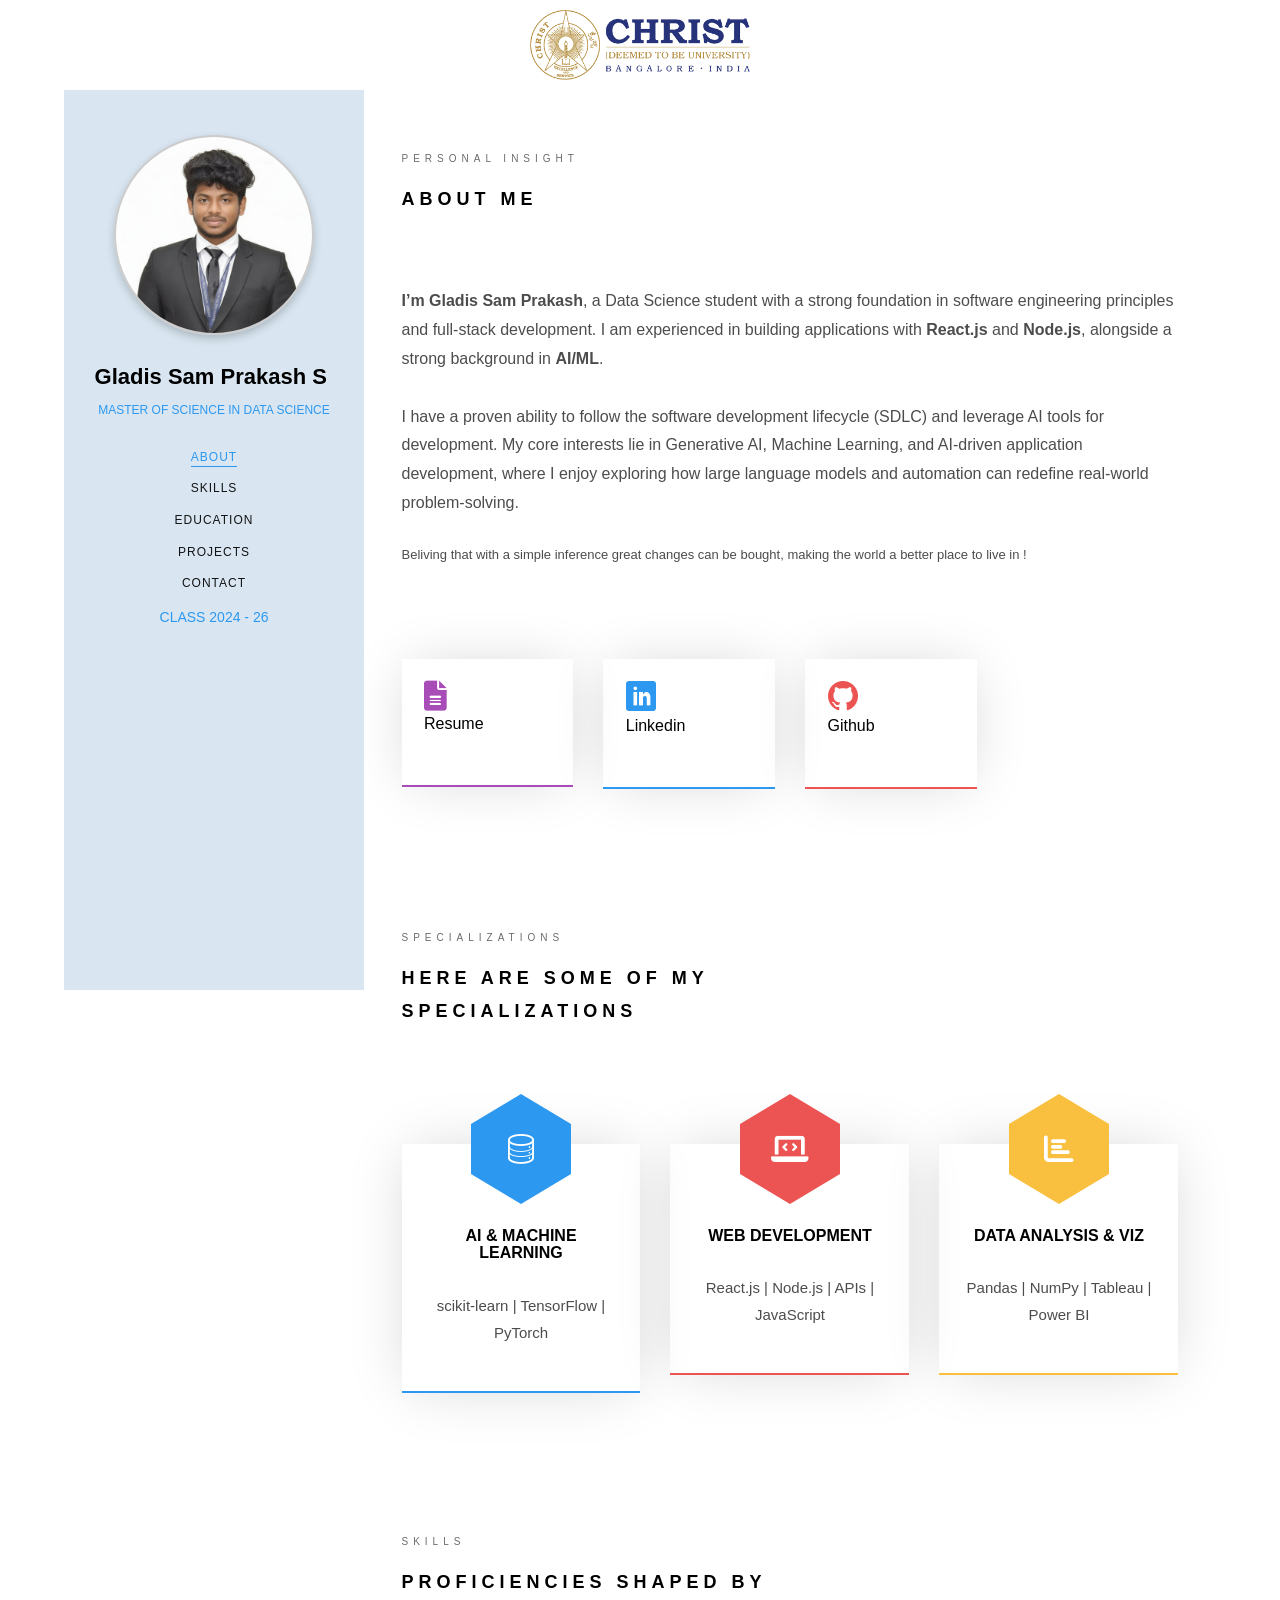
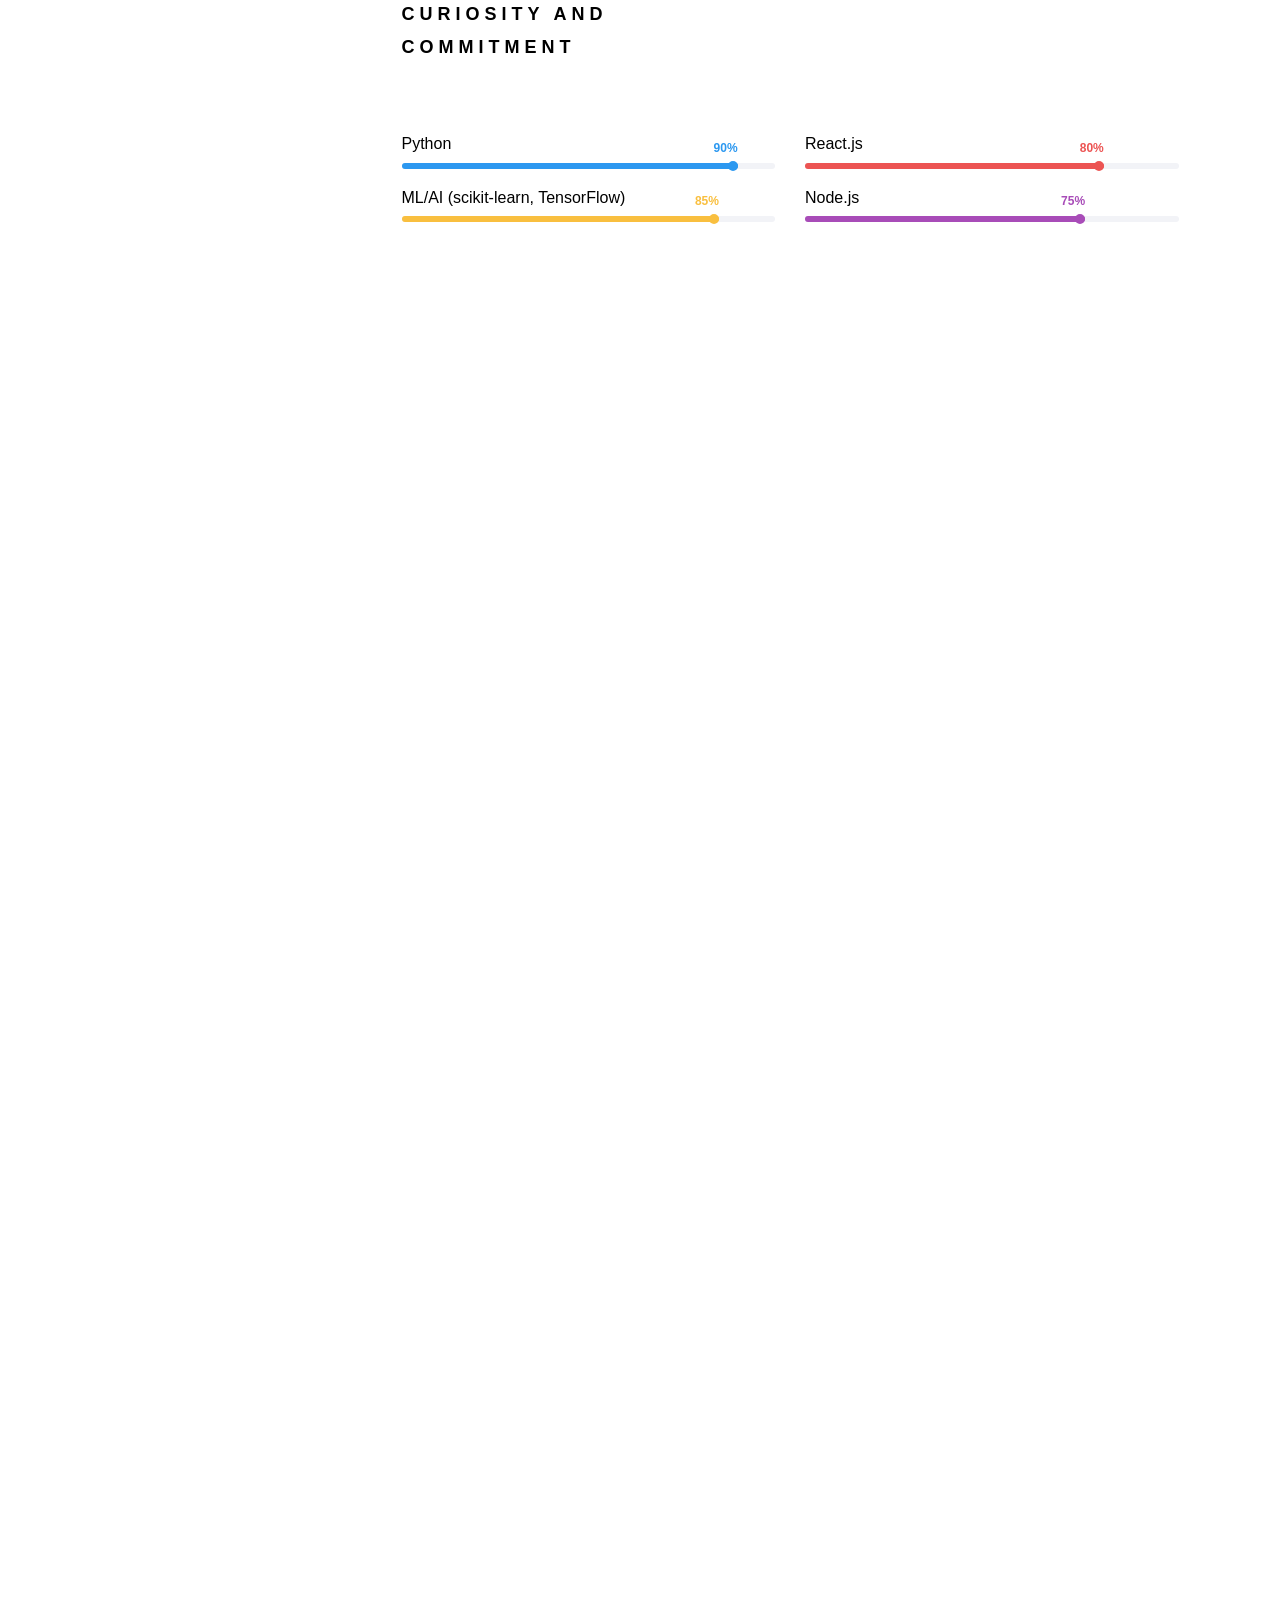
==== commit 8129974c: "change 2" ====
--- a/index.html
+++ b/index.html
@@ -1,1052 +1,482 @@
-<!DOCTYPE html>
+<!DOCTYPE HTML>
 <html>
-  <head>
-    <meta charset="utf-8" />
-    <meta http-equiv="X-UA-Compatible" content="IE=edge" />
-    <title>GLADIS SAM PRAKASH S - Software Engineer & AI Developer</title>
-    <meta name="viewport" content="width=device-width, initial-scale=1" />
-    <meta
-      name="description"
-      content="Software Engineer specializing in React.js, Full-Stack Development, and AI/ML Solutions"
-    />
-    <meta
-      name="keywords"
-      content="Software Engineer, React.js, Full-Stack Developer, AI, Machine Learning, Data Science"
-    />
+<head>
+    <meta charset="utf-8">
+    <meta http-equiv="X-UA-Compatible" content="IE=edge">
+    <title>GLADIS SAM PRAKASH S</title>
+    <meta name="viewport" content="width=device-width, initial-scale=1">
+    <meta name="description" content="Gladis Sam Prakash S Portfolio" />
+    <meta name="keywords" content="portfolio, data science, software engineer, react, python, ai, ml" />
     <meta name="author" content="Gladis Sam Prakash S" />
 
-    <meta
-      property="og:title"
-      content="Gladis Sam Prakash S - Software Engineer Portfolio"
-    />
-    <meta
-      property="og:description"
-      content="Software Engineer specializing in React.js, Full-Stack Development, and AI/ML Solutions"
-    />
-    <meta
-      name="twitter:title"
-      content="Gladis Sam Prakash S - Software Engineer Portfolio"
-    />
-
-    <link
-      rel="shortcut icon"
-      href="images/christ_logo_color_circular.png"
-      type="image/x-icon"
-    />
-
-    <link
-      href="https://fonts.googleapis.com/css?family=Quicksand:300,400,500,700"
-      rel="stylesheet"
-    />
-    <link
-      href="https://fonts.googleapis.com/css?family=Playfair+Display:400,400i,700"
-      rel="stylesheet"
-    />
-
-    <link rel="stylesheet" href="css/animate.css" />
-    <link rel="stylesheet" href="css/icomoon.css" />
-    <link rel="stylesheet" href="css/bootstrap.css" />
-    <link rel="stylesheet" href="css/flexslider.css" />
-    <link rel="stylesheet" href="fonts/flaticon/font/flaticon.css" />
-    <link rel="stylesheet" href="css/owl.carousel.min.css" />
-    <link rel="stylesheet" href="css/owl.theme.default.min.css" />
-    <link rel="stylesheet" href="css/style.css" />
-    <link
-      rel="stylesheet"
-      href="https://cdnjs.cloudflare.com/ajax/libs/font-awesome/6.0.0-beta3/css/all.min.css"
-    />
+    <!-- Meta tags -->
+    <meta property="og:title" content="Gladis Sam Prakash S Portfolio" />
+    <meta property="og:image" content="images/PASPORT_SIZE_PHOTO.png" />
+    <meta property="og:url" content="https://galdii.github.io/portfolio" />
+    <meta property="og:site_name" content="Gladis Sam Prakash S Portfolio" />
+    <meta property="og:description" content="Data Science student and software developer portfolio." />
+    <meta name="twitter:title" content="Gladis Sam Prakash S Portfolio" />
+    <meta name="twitter:image" content="images/PASPORT_SIZE_PHOTO.png" />
+    <meta name="twitter:url" content="https://galdii.github.io/portfolio" />
+    <meta name="twitter:card" content="summary_large_image" />
+
+    <link rel="shortcut icon" href="images/christ_logo_color_circular.png" type="image/x-icon">
+
+    <link href="https://fonts.googleapis.com/css?family=Quicksand:300,400,500,700" rel="stylesheet">
+    <link href="https://fonts.googleapis.com/css?family=Playfair+Display:400,400i,700" rel="stylesheet">
+
+    <!-- Stylesheets -->
+    <link rel="stylesheet" href="css/animate.css">
+    <link rel="stylesheet" href="css/icomoon.css">
+    <link rel="stylesheet" href="css/bootstrap.css">
+    <link rel="stylesheet" href="css/flexslider.css">
+    <link rel="stylesheet" href="fonts/flaticon/font/flaticon.css">
+    <link rel="stylesheet" href="css/owl.carousel.min.css">
+    <link rel="stylesheet" href="css/owl.theme.default.min.css">
+    <link rel="stylesheet" href="css/style.css">
+    <link rel="stylesheet" href="https://cdnjs.cloudflare.com/ajax/libs/font-awesome/6.0.0-beta3/css/all.min.css">
 
     <script src="js/modernizr-2.6.2.min.js"></script>
-  </head>
-
-  <body>
+
+</head>
+
+<body>
     <nav id="brochure-main-menu" role="navigation" class="navbar_main">
-      <div class="logo">
-        <a href="https://christuniversity.in/"
-          ><img src="images/christ_logo_color.png" alt="University Logo"
-        /></a>
-      </div>
+        <div class="logo">
+            <a href="https://christuniversity.in/"><img src="images/christ_logo_color.png" alt="University Logo"></a>
+        </div>
     </nav>
 
     <div id="colorlib-page">
-      <div class="container-wrap">
-        <a
-          href="#"
-          class="js-colorlib-nav-toggle colorlib-nav-toggle"
-          data-toggle="collapse"
-          data-target="#navbar"
-          aria-expanded="false"
-          aria-controls="navbar"
-          ><i></i
-        ></a>
-        <aside
-          id="colorlib-aside"
-          role="complementary"
-          class="border js-fullheight"
-        >
-          <div class="text-center">
-            <div
-              class="author-img"
-              style="
-                background-image: url('PASPORT_SIZE_PHOTO.png');
-                width: 200px;
-                height: 200px;
-                background-size: cover;
-                background-position: center;
-                border-radius: 50%;
-                border: 2px solid #ccc;
-                box-shadow: 0 4px 8px rgba(0, 0, 0, 0.2);
-              "
-            ></div>
-
-            <h1 id="colorlib-logo">
-              <a href="index.html">Gladis Sam Prakash S</a>
-            </h1>
-            <span class="position"
-              ><a
-                href="https://christuniversity.in/departments/yeshwanthpur%20campus/school%20of%20sciences/computer%20science"
-                >Master of Science in Data Science</a
-              ></span
-            >
-          </div>
-          <nav id="colorlib-main-menu" role="navigation" class="navbar">
-            <div id="navbar" class="collapse">
-              <ul>
-                <li><a href="#" data-nav-section="about">About</a></li>
-                <li><a href="#" data-nav-section="skills">Skills</a></li>
-                <li><a href="#" data-nav-section="education">Education</a></li>
-                <li><a href="#" data-nav-section="projects">Projects</a></li>
-                <li>
-                  <a href="#" data-nav-section="achievements">Achievements</a>
-                </li>
-                <li><a href="#" data-nav-section="contact">Contact</a></li>
-              </ul>
-            </div>
-            <a
-              class="brochure-link"
-              href="https://galdii.github.io/placement-profile"
-              target="_blank"
-              >CLASS 2024 - 26</a
-            >
-          </nav>
-        </aside>
-
-        <div id="colorlib-main">
-          <section class="colorlib-about" data-section="about">
-            <div class="colorlib-narrow-content">
-              <div class="row">
-                <div class="col-md-12">
-                  <div
-                    class="row row-bottom-padded-sm animate-box"
-                    data-animate-effect="fadeInLeft"
-                  >
-                    <div class="col-md-12">
-                      <div class="about-desc">
-                        <span class="heading-meta">Personal Insight</span>
-                        <h2 class="colorlib-heading">About Me</h2>
-                        <p>
-                          <font size="3.8"
-                            ><strong>I'm Gladis Sam Prakash</strong>, a Software
-                            Engineer and AI Developer currently pursuing M.Sc.
-                            Data Science at Christ University, Yeshwanthpur
-                            Campus, Bangalore. I specialize in building modern
-                            web applications using React.js and Node.js, while
-                            integrating cutting-edge AI/ML technologies to
-                            create intelligent solutions. <br /><br />
-                            My expertise spans full-stack development, with a
-                            strong focus on React.js, RESTful APIs, and modern
-                            JavaScript frameworks. I'm passionate about
-                            leveraging AI tools throughout the development
-                            workflow to enhance productivity and code quality.
-                            From building production-ready web applications to
-                            implementing AI-powered systems, I enjoy tackling
-                            complex problems and creating scalable, maintainable
-                            solutions.
-                            <br /><br />
-                            With hands-on experience in projects ranging from
-                            placement management systems to agentic AI
-                            analyzers, I've developed a comprehensive skill set
-                            that bridges software engineering and artificial
-                            intelligence. I'm particularly excited about
-                            generative AI, LangChain, and how AI can
-                            revolutionize the way we build and interact with
-                            software.
-                            <br /><br />
-                            I'm driven by curiosity and a commitment to
-                            continuous learning, always exploring new
-                            technologies and best practices in software
-                            development. My goal is to contribute to impactful
-                            projects that combine excellent engineering,
-                            intelligent design, and real-world value.</font
-                          >
-                        </p>
-                      </div>
+        <div class="container-wrap">
+            <a href="#" class="js-colorlib-nav-toggle colorlib-nav-toggle" data-toggle="collapse" data-target="#navbar"
+                aria-expanded="false" aria-controls="navbar"><i></i></a>
+            <aside id="colorlib-aside" role="complementary" class="border js-fullheight">
+                <div class="text-center">
+                    <div class="author-img" style="
+    background-image: url('PASPORT_SIZE_PHOTO.png');
+    width: 200px;
+    height: 200px;
+    background-size: cover;
+    background-position: center;
+    border-radius: 50%;
+    border: 2px solid #ccc;
+    box-shadow: 0 4px 8px rgba(0, 0, 0, 0.2);">
+</div>
+
+                    <!-- Add your name -->
+                    <h1 id="colorlib-logo"><a href="index.html">Gladis Sam Prakash S</a></h1>
+                    <span class="position"><a
+                            href="https://christuniversity.in/departments/yeshwanthpur%20campus/school%20of%20sciences/computer%20science">Master
+                            of Science in Data Science</a></span>
+                </div>
+                <nav id="colorlib-main-menu" role="navigation" class="navbar">
+                    <div id="navbar" class="collapse">
+                        <ul>
+                            <li><a href="#" data-nav-section="about">About</a></li>
+                            <li><a href="#" data-nav-section="skills">Skills</a></li>
+                            <li><a href="#" data-nav-section="education">Education</a></li>
+                            <li><a href="#" data-nav-section="projects">Projects</a></li>
+                            <li><a href="#" data-nav-section="contact">Contact</a></li>
+                        </ul>
                     </div>
-                  </div>
-                  <div class="row">
-                    <div
-                      class="col-md-3 animate-box"
-                      data-animate-effect="fadeInLeft"
-                    >
-                      <a
-                        href="https://drive.google.com/file/d/1vkzrVP4XOisQapuEhwumQ8MCQvkpPOfq/view?usp=sharing"
-                        target="_blank"
-                      >
-                        <div class="services color-4">
-                          <span class="icon2">
-                            <i class="fas fa-file-alt"></i>
-                            <h3>Resume</h3>
-                          </span>
-                        </div>
-                      </a>
+                    <a class="brochure-link" href="https://galdii.github.io/placement-profile" target="_blank">CLASS
+                        2024 - 26</a>
+                </nav>
+            </aside>
+
+            <div id="colorlib-main">
+                <section class="colorlib-about" data-section="about">
+                    <div class="colorlib-narrow-content">
+                        <div class="row">
+                            <div class="col-md-12">
+                                <div class="row row-bottom-padded-sm animate-box" data-animate-effect="fadeInLeft">
+                                    <div class="col-md-12">
+                                        <div class="about-desc">
+                                            <span class="heading-meta">Personal Insight</span>
+                                            <h2 class="colorlib-heading">About Me</h2>
+                                            <!-- Updated About Me from Resume -->
+                                            <p>
+                                                <font size="3.8"><strong>I’m Gladis Sam Prakash</strong>, a Data Science student with a strong foundation in software engineering principles and full-stack development. I am experienced in building applications with <strong>React.js</strong> and <strong>Node.js</strong>, alongside a strong background in <strong>AI/ML</strong>.
+                                                <br><br>
+                                                I have a proven ability to follow the software development lifecycle (SDLC) and leverage AI tools for development. My core interests lie in Generative AI, Machine Learning, and AI-driven application development, where I enjoy exploring how large language models and automation can redefine real-world problem-solving.
+                                                </font>
+                                            </p>
+                                            <font size="2.8">Beliving that with a simple inference great changes can be
+                                                bought, making the world a better place to live in ! </font>
+                                            <p>&nbsp;<br>&nbsp;</p>
+                                        </div>
+                                    </div>
+                                </div>
+                                <div class="row">
+                                    <div class="col-md-3 animate-box" data-animate-effect="fadeInLeft">
+                                        <!-- Edit google drive Link -->
+                                        <a href="https://drive.google.com/file/d/1vkzrVP4XOisQapuEhwumQ8MCQvkpPOfq/view?usp=sharing"
+                                            target="_blank">
+                                            <div class="services color-4">
+                                                <span class="icon2">
+                                                    <i class="fas fa-file-alt"></i>
+                                                    <h3>Resume</h3>
+                                                </span>
+                                            </div>
+                                        </a>
+                                    </div>
+                                    <div class="col-md-3 animate-box" data-animate-effect="fadeInLeft">
+                                        <!-- Edit Link -->
+                                        <a href="https://www.linkedin.com/in/gladis-sam-3125b122a/" target="_blank">
+                                            <div class="services color-1">
+                                                <span class="icon2">
+                                                    <i class="icon-linkedin2"></i>
+                                                    <h3>Linkedin</h3>
+                                                </span>
+                                            </div>
+                                        </a>
+                                    </div>
+                                    <div class="col-md-3 animate-box" data-animate-effect="fadeInRight">
+                                        <!-- Edit Link -->
+                                        <a href="https://github.com/GALDII" target="_blank">
+                                            <div class="services color-2">
+                                                <span class="icon2">
+                                                    <i class="icon-github"></i>
+                                                    <h3>Github</h3>
+                                                </span>
+                                            </div>
+                                        </a>
+                                    </div>
+                                </div>
+                            </div>
+                        </div>
                     </div>
-
-                    <div
-                      class="col-md-3 animate-box"
-                      data-animate-effect="fadeInLeft"
-                    >
-                      <a
-                        href="https://www.linkedin.com/in/gladis-sam-3125b122a/"
-                        target="_blank"
-                      >
-                        <div class="services color-1">
-                          <span class="icon2">
-                            <i class="icon-linkedin2"></i>
-                            <h3>LinkedIn</h3>
-                          </span>
-                        </div>
-                      </a>
+                </section>
+
+                <section class="colorlib-services" data-section="services">
+                    <div class="colorlib-narrow-content">
+                        <div class="row">
+                            <div class="col-md-6 col-md-offset-3 col-md-pull-3 animate-box"
+                                data-animate-effect="fadeInLeft">
+                                <span class="heading-meta">Specializations</span>
+                                <h2 class="colorlib-heading">Here are some of my specializations</h2>
+                            </div>
+                        </div>
+                        <div class="row row-pt-md">
+                            <!-- Updated Specializations based on Resume -->
+                            <div class="col-md-4 text-center animate-box">
+                                <div class="services color-1">
+                                    <span class="icon">
+                                        <i class="icon-data"></i>
+                                    </span>
+                                    <div class="desc">
+                                        <h3>AI & Machine Learning</h3>
+                                        <p>scikit-learn | TensorFlow | PyTorch</p>
+                                    </div>
+                                </div>
+                            </div>
+                            <div class="col-md-4 text-center animate-box">
+                                <div class="services color-2">
+                                    <span class="icon">
+                                        <i class="fas fa-laptop-code"></i>
+                                    </span>
+                                    <div class="desc">
+                                        <h3>Web Development</h3>
+                                        <p>React.js | Node.js | APIs | JavaScript</p>
+                                    </div>
+                                </div>
+                            </div>
+                            <div class="col-md-4 text-center animate-box">
+                                <div class="services color-3">
+                                    <span class="icon">
+                                        <i class="fas fa-chart-bar"></i>
+                                    </span>
+                                    <div class="desc">
+                                        <h3>Data Analysis & Viz</h3>
+                                        <p>Pandas | NumPy | Tableau | Power BI</p>
+                                    </div>
+                                </div>
+                            </div>
+                        </div>
+                </section>
+
+                <section class="colorlib-skills" data-section="skills">
+                    <div class="colorlib-narrow-content">
+                        <div class="row">
+                            <div class="col-md-6 col-md-offset-3 col-md-pull-3 animate-box"
+                                data-animate-effect="fadeInLeft">
+                                <span class="heading-meta">Skills</span>
+                                <h2 class="colorlib-heading animate-box">Proficiencies shaped by curiosity and
+                                    commitment</h2>
+                            </div>
+                        </div>
+                        <!-- Updated Skills Section from Resume -->
+                        <div class="row">
+                            <div class="col-md-6 animate-box" data-animate-effect="fadeInLeft">
+                                <div class="progress-wrap">
+                                    <h3>Python</h3>
+                                    <div class="progress">
+                                        <div class="progress-bar color-1" role="progressbar" aria-valuenow="90"
+                                            aria-valuemin="0" aria-valuemax="100" style="width:90%">
+                                            <span>90%</span>
+                                        </div>
+                                    </div>
+                                </div>
+                            </div>
+                            <div class="col-md-6 animate-box" data-animate-effect="fadeInRight">
+                                <div class="progress-wrap">
+                                    <h3>React.js</h3>
+                                    <div class="progress">
+                                        <div class="progress-bar color-2" role="progressbar" aria-valuenow="80"
+                                            aria-valuemin="0" aria-valuemax="100" style="width:80%">
+                                            <span>80%</span>
+                                        </div>
+                                    </div>
+                                </div>
+                            </div>
+                            <div class="col-md-6 animate-box" data-animate-effect="fadeInLeft">
+                                <div class="progress-wrap">
+                                    <h3>ML/AI (scikit-learn, TensorFlow)</h3>
+                                    <div class="progress">
+                                        <div class="progress-bar color-3" role="progressbar" aria-valuenow="85"
+                                            aria-valuemin="0" aria-valuemax="100" style="width:85%">
+                                            <span>85%</span>
+                                        </div>
+                                    </div>
+                                </div>
+                            </div>
+                            <div class="col-md-6 animate-box" data-animate-effect="fadeInRight">
+                                <div class="progress-wrap">
+                                    <h3>Node.js</h3>
+                                    <div class="progress">
+                                        <div class="progress-bar color-4" role="progressbar" aria-valuenow="75"
+                                            aria-valuemin="0" aria-valuemax="100" style="width:75%">
+                                            <span>75%</span>
+                                        </div>
+                                    </div>
+                                </div>
+                            </div>
+                            <div class="col-md-6 animate-box" data-animate-effect="fadeInLeft">
+                                <div class="progress-wrap">
+                                    <h3>Data Viz (Tableau & Power BI)</h3>
+                                    <div class="progress">
+                                        <div class="progress-bar color-5" role="progressbar" aria-valuenow="90"
+                                            aria-valuemin="0" aria-valuemax="100" style="width:90%">
+                                            <span>90%</span>
+                                        </div>
+                                    </div>
+                                </div>
+                            </div>
+                            <div class="col-md-6 animate-box" data-animate-effect="fadeInRight">
+                                <div class="progress-wrap">
+                                    <h3>Data Analysis (Pandas & NumPy)</h3>
+                                    <div class="progress">
+                                        <div class="progress-bar color-6" role="progressbar" aria-valuenow="85"
+                                            aria-valuemin="0" aria-valuemax="100" style="width:85%">
+                                            <span>85%</span>
+                                        </div>
+                                    </div>
+                                </div>
+                            </div>
+                        </div>
                     </div>
-
-                    <div
-                      class="col-md-3 animate-box"
-                      data-animate-effect="fadeInRight"
-                    >
-                      <a href="https://github.com/GALDII" target="_blank">
-                        <div class="services color-2">
-                          <span class="icon2">
-                            <i class="icon-github"></i>
-                            <h3>Github</h3>
-                          </span>
-                        </div>
-                      </a>
+                </section>
+
+                <section class="colorlib-education" data-section="education">
+                    <div class="colorlib-narrow-content">
+                        <div class="row">
+                            <div class="col-md-6 col-md-offset-3 col-md-pull-3 animate-box"
+                                data-animate-effect="fadeInLeft">
+                                <span class="heading-meta">Education</span>
+                                <h2 class="colorlib-heading animate-box">My Learning Path</h2>
+                            </div>
+                        </div>
+                        <div class="row">
+                            <div class="col-md-12 animate-box" data-animate-effect="fadeInLeft">
+                                <div class="fancy-collapse-panel">
+                                    <div class="panel-group" id="accordion" role="tablist" aria-multiselectable="true">
+                                        
+                                        <!-- MSc Data Science -->
+                                        <div class="panel panel-default">
+                                            <div class="panel-heading" role="tab" id="headingOne">
+                                                <h4 class="panel-title">
+                                                    <a data-toggle="collapse" data-parent="#accordion" href="#collapseOne"
+                                                        aria-expanded="true" aria-controls="collapseOne">Master of Science in Data Science
+                                                    </a>
+                                                </h4>
+                                            </div>
+                                            <div id="collapseOne" class="panel-collapse collapse in" role="tabpanel"
+                                                aria-labelledby="headingOne">
+                                                <div class="panel-body">
+                                                    <p><strong>Christ University, Bangalore</strong> (2024 - 2026)</p>
+                                                    <p>Currently pursuing my Master's degree, focusing on advanced machine learning, big data analytics, and artificial intelligence.</p>
+                                                </div>
+                                            </div>
+                                        </div>
+
+                                        <!-- BSc Computer Science -->
+                                        <div class="panel panel-default">
+                                            <div class="panel-heading" role="tab" id="headingTwo">
+                                                <h4 class="panel-title">
+                                                    <a class="collapsed" data-toggle="collapse"
+                                                        data-parent="#accordion" href="#collapseTwo"
+                                                        aria-expanded="false" aria-controls="collapseTwo">Bachelors
+                                                        Degree in Computer Science with Data Analytics
+                                                    </a>
+                                                </h4>
+                                            </div>
+                                            <div id="collapseTwo" class="panel-collapse collapse" role="tabpanel"
+                                                aria-labelledby="headingTwo">
+                                                <div class="panel-body">
+                                                    <p>Completed my BSc at <strong>Dr N.G.P Arts and Science College, Coimbatore</strong> (2021 - 2024)</p>
+                                                    <p>Overall Percentage: 73.6%</p>
+                                                </div>
+                                            </div>
+                                        </div>
+
+                                        <!-- Higher Secondary Certificate -->
+                                        <div class="panel panel-default">
+                                            <div class="panel-heading" role="tab" id="headingThree">
+                                                <h4 class="panel-title">
+                                                    <a class="collapsed" data-toggle="collapse"
+                                                        data-parent="#accordion" href="#collapseThree"
+                                                        aria-expanded="false" aria-controls="collapseThree">Higher Secondary Certificate (HSC)
+                                                    </a>
+                                                </h4>
+                                            </div>
+                                            <div id="collapseThree" class="panel-collapse collapse" role="tabpanel"
+                                                aria-labelledby="headingThree">
+                                                <div class="panel-body">
+                                                    <p><strong>Little Flower Convent MHSS</strong> (2020 - 2021)</p>
+                                                    <p>Overall Percentage: 81.55%</p>
+                                                </div>
+                                            </div>
+                                        </div>
+
+                                    </div>
+                                </div>
+                            </div>
+                        </div>
                     </div>
-
-                    <div
-                      class="col-md-3 animate-box"
-                      data-animate-effect="fadeInRight"
-                    >
-                      <a
-                        href="https://galdii.github.io/portfolio"
-                        target="_blank"
-                      >
-                        <div class="services color-3">
-                          <span class="icon2">
-                            <i class="icon-globe"></i>
-                            <h3>Portfolio</h3>
-                          </span>
-                        </div>
-                      </a>
+                </section>
+
+                <!-- Updated Projects Section -->
+                <section class="colorlib-services" data-section="projects">
+                    <div class="colorlib-narrow-content">
+                        <div class="row">
+                            <div class="col-md-6 col-md-offset-3 col-md-pull-3 animate-box"
+                                data-animate-effect="fadeInLeft">
+                                <span class="heading-meta">Projects</span>
+                                <h2 class="colorlib-heading">Portfolio of My Proven Expertise</h2>
+                            </div>
+                        </div>
+                        <div class="row row-pt-md">
+                            
+                            <!-- Project 1: Model Registration Platform -->
+                            <div class="col-md-4 text-center animate-box">
+                                <div class="services color-1">
+                                    <a href="https://github.com/GALDII/modelling-site" target="_blank">
+                                        <span class="icon">
+                                            <i class="icon-github"></i>
+                                        </span>
+                                    </a>
+                                    <div class="desc">
+                                        <h3>Model Registration Platform (Full Stack)</h3>
+                                        <p>Developed React.js frontend and Node.js backend for ML model registration system. Implemented end-to-end deployment pipeline using Vercel (CI/CD).</p>
+                                        <p><strong><a href="https://modelling-site.vercel.app" target="_blank">Live Demo</a></strong></p>
+                                        <p id="project-tool">React.js | Node.js | JavaScript | Vercel</p>
+                                    </div>
+                                </div>
+                            </div>
+
+                            <!-- Project 2: Placement Profile Website -->
+                            <div class="col-md-4 text-center animate-box">
+                                <div class="services color-2">
+                                     <a href="https://placement-profile-frontend-sam.vercel.app" target="_blank">
+                                        <span class="icon">
+                                            <i class="fas fa-desktop"></i>
+                                        </span>
+                                    </a>
+                                    <div class="desc">
+                                        <h3>Placement Profile Website (Frontend)</h3>
+                                        <p>Developed a responsive frontend application for managing student placement profiles. Built with React.js to provide a dynamic user interface for students and administrators.</p>
+                                        <p><strong><a href="https://placement-profile-frontend-sam.vercel.app" target="_blank">Live Demo</a></strong></p>
+                                        <p id="project-tool">React.js | JavaScript | HTML | CSS | Vercel</p>
+                                    </div>
+                                </div>
+                            </div>
+
+                            <!-- Project 3: Solar Flare Prediction -->
+                            <div class="col-md-4 text-center animate-box">
+                                <div class="services color-3">
+                                    <a href="https://github.com/GALDII/dripp" target="_blank">
+                                        <span class="icon">
+                                            <i class="icon-github"></i>
+                                        </span>
+                                    </a>
+                                    <div class="desc">
+                                        <h3>Solar Flare Prediction (SDO Benchmark)</h3>
+                                        <p>Designed and implemented classification models using scikit-learn on SDO Benchmark space weather datasets. Deployed live application demonstrating AI capabilities.</p>
+                                         <p><strong><a href="https://galdii.github.io/dripp/" target="_blank">Live Demo</a></strong></p>
+                                        <p id="project-tool">Python | scikit-learn | Pandas | Matplotlib</p>
+                                    </div>
+                                </div>
+                            </div>
+                        </div>
                     </div>
-                  </div>
-                </div>
-              </div>
-            </div>
-          </section>
-
-          <section class="colorlib-services" data-section="services">
-            <div class="colorlib-narrow-content">
-              <div class="row">
-                <div
-                  class="col-md-6 col-md-offset-3 col-md-pull-3 animate-box"
-                  data-animate-effect="fadeInLeft"
-                >
-                  <span class="heading-meta">Specializations</span>
-                  <h2 class="colorlib-heading">Core Expertise</h2>
-                </div>
-              </div>
-              <div class="row row-pt-md">
-                <div class="col-md-4 text-center animate-box">
-                  <div class="services color-1">
-                    <span class="icon">
-                      <i class="icon-bulb"></i>
-                    </span>
-                    <div class="desc">
-                      <h3>Full-Stack Development</h3>
-                      <p>
-                        React.js | Node.js | JavaScript | RESTful APIs | Modern
-                        Web Technologies
-                      </p>
+                </section>
+                
+
+                <section class="colorlib-contact" data-section="contact">
+                    <div class="colorlib-narrow-content">
+                        <div class="row">
+                            <div class="col-md-6 col-md-offset-3 col-md-pull-3 animate-box"
+                                data-animate-effect="fadeInLeft">
+                                <span class="heading-meta">Get in Touch</span>
+                                <h2 class="colorlib-heading">Contact</h2>
+                            </div>
+                        </div>
+                        <div class="row">
+                            <div class="col-md-10">
+                                <div class="colorlib-feature colorlib-feature-sm animate-box"
+                                    data-animate-effect="fadeInLeft">
+                                    <div class="colorlib-icon">
+                                        <i class="icon-globe-outline"></i>
+                                    </div>
+                                    <div class="colorlib-text">
+                                        <!-- Updated mail id -->
+                                        <p><a href="mailto:gladissam2004@gmail.com">gladissam2004@gmail.com</a></p>
+                                    </div>
+                                </div>
+
+                                <div class="colorlib-feature colorlib-feature-sm animate-box"
+                                    data-animate-effect="fadeInLeft">
+                                    <div class="colorlib-icon">
+                                        <i class="icon-map"></i>
+                                    </div>
+                                    <div class="colorlib-text">
+                                        <!-- Edit your contact address -->
+                                        <div class="addresses">
+                                            <p class="address-divider">Christ (Deemed to be University), HMT Layout, Nagasandara Post
+                                                Bangalore - 560073</p>
+                                            <p>Tirupur, Tamil Nadu - 641687</p>
+                                        </div>
+                                    </div>
+                                </div>
+
+                                <div class="colorlib-feature colorlib-feature-sm animate-box"
+                                    data-animate-effect="fadeInLeft">
+                                    <div class="colorlib-icon">
+                                        <i class="icon-phone"></i>
+                                    </div>
+                                    <div class="colorlib-text">
+                                        <p><a href="tel:+919003970688">+91 9003970688</a></p>
+                                    </div>
+                                </div>
+                            </div>
+                        </div>
                     </div>
-                  </div>
-                </div>
-
-                <div class="col-md-4 text-center animate-box">
-                  <div class="services color-2">
-                    <span class="icon">
-                      <i class="fas fa-robot"></i>
-                    </span>
-                    <div class="desc">
-                      <h3>AI/ML Solutions</h3>
-                      <p>
-                        Machine Learning | Deep Learning | Generative AI |
-                        LangChain | AI Integration
-                      </p>
-                    </div>
-                  </div>
-                </div>
-
-                <div class="col-md-4 text-center animate-box">
-                  <div class="services color-3">
-                    <span class="icon">
-                      <i class="fas fa-cogs"></i>
-                    </span>
-                    <div class="desc">
-                      <h3>Software Engineering</h3>
-                      <p>
-                        SDLC | Git | CI/CD | Code Review | Agile Development
-                      </p>
-                    </div>
-                  </div>
-                </div>
-              </div>
-            </div>
-          </section>
-
-          <section class="colorlib-skills" data-section="skills">
-            <div class="colorlib-narrow-content">
-              <div class="row">
-                <div
-                  class="col-md-6 col-md-offset-3 col-md-pull-3 animate-box"
-                  data-animate-effect="fadeInLeft"
-                >
-                  <span class="heading-meta">Skills</span>
-                  <h2 class="colorlib-heading animate-box">
-                    Technical Proficiencies
-                  </h2>
-                </div>
-              </div>
-              <div class="row">
-                <div
-                  class="col-md-6 animate-box"
-                  data-animate-effect="fadeInLeft"
-                >
-                  <div class="progress-wrap">
-                    <h3>React.js & Frontend Development</h3>
-                    <div class="progress">
-                      <div
-                        class="progress-bar color-1"
-                        role="progressbar"
-                        aria-valuenow="90"
-                        aria-valuemin="0"
-                        aria-valuemax="100"
-                        style="width: 90%"
-                      >
-                        <span>90%</span>
-                      </div>
-                    </div>
-                  </div>
-                </div>
-
-                <div
-                  class="col-md-6 animate-box"
-                  data-animate-effect="fadeInRight"
-                >
-                  <div class="progress-wrap">
-                    <h3>Node.js & Backend Development</h3>
-                    <div class="progress">
-                      <div
-                        class="progress-bar color-2"
-                        role="progressbar"
-                        aria-valuenow="85"
-                        aria-valuemin="0"
-                        aria-valuemax="100"
-                        style="width: 85%"
-                      >
-                        <span>85%</span>
-                      </div>
-                    </div>
-                  </div>
-                </div>
-
-                <div
-                  class="col-md-6 animate-box"
-                  data-animate-effect="fadeInLeft"
-                >
-                  <div class="progress-wrap">
-                    <h3>JavaScript (ES6+)</h3>
-                    <div class="progress">
-                      <div
-                        class="progress-bar color-3"
-                        role="progressbar"
-                        aria-valuenow="88"
-                        aria-valuemin="0"
-                        aria-valuemax="100"
-                        style="width: 88%"
-                      >
-                        <span>88%</span>
-                      </div>
-                    </div>
-                  </div>
-                </div>
-
-                <div
-                  class="col-md-6 animate-box"
-                  data-animate-effect="fadeInRight"
-                >
-                  <div class="progress-wrap">
-                    <h3>Python & AI/ML</h3>
-                    <div class="progress">
-                      <div
-                        class="progress-bar color-4"
-                        role="progressbar"
-                        aria-valuenow="85"
-                        aria-valuemin="0"
-                        aria-valuemax="100"
-                        style="width: 85%"
-                      >
-                        <span>85%</span>
-                      </div>
-                    </div>
-                  </div>
-                </div>
-
-                <div
-                  class="col-md-6 animate-box"
-                  data-animate-effect="fadeInLeft"
-                >
-                  <div class="progress-wrap">
-                    <h3>Git & Version Control</h3>
-                    <div class="progress">
-                      <div
-                        class="progress-bar color-5"
-                        role="progressbar"
-                        aria-valuenow="90"
-                        aria-valuemin="0"
-                        aria-valuemax="100"
-                        style="width: 90%"
-                      >
-                        <span>90%</span>
-                      </div>
-                    </div>
-                  </div>
-                </div>
-
-                <div
-                  class="col-md-6 animate-box"
-                  data-animate-effect="fadeInLeft"
-                >
-                  <div class="progress-wrap">
-                    <h3>RESTful APIs & Integration</h3>
-                    <div class="progress">
-                      <div
-                        class="progress-bar color-1"
-                        role="progressbar"
-                        aria-valuenow="87"
-                        aria-valuemin="0"
-                        aria-valuemax="100"
-                        style="width: 87%"
-                      >
-                        <span>87%</span>
-                      </div>
-                    </div>
-                  </div>
-                </div>
-
-                <div
-                  class="col-md-6 animate-box"
-                  data-animate-effect="fadeInLeft"
-                >
-                  <div class="progress-wrap">
-                    <h3>TensorFlow & PyTorch</h3>
-                    <div class="progress">
-                      <div
-                        class="progress-bar color-2"
-                        role="progressbar"
-                        aria-valuenow="80"
-                        aria-valuemin="0"
-                        aria-valuemax="100"
-                        style="width: 80%"
-                      >
-                        <span>80%</span>
-                      </div>
-                    </div>
-                  </div>
-                </div>
-
-                <div
-                  class="col-md-6 animate-box"
-                  data-animate-effect="fadeInLeft"
-                >
-                  <div class="progress-wrap">
-                    <h3>SQL & Databases</h3>
-                    <div class="progress">
-                      <div
-                        class="progress-bar color-3"
-                        role="progressbar"
-                        aria-valuenow="82"
-                        aria-valuemin="0"
-                        aria-valuemax="100"
-                        style="width: 82%"
-                      >
-                        <span>82%</span>
-                      </div>
-                    </div>
-                  </div>
-                </div>
-              </div>
-            </div>
-          </section>
-
-          <section class="colorlib-education" data-section="education">
-            <div class="colorlib-narrow-content">
-              <div class="row">
-                <div
-                  class="col-md-6 col-md-offset-3 col-md-pull-3 animate-box"
-                  data-animate-effect="fadeInLeft"
-                >
-                  <span class="heading-meta">Education</span>
-                  <h2 class="colorlib-heading animate-box">My Learning Path</h2>
-                </div>
-              </div>
-              <div class="row">
-                <div
-                  class="col-md-12 animate-box"
-                  data-animate-effect="fadeInLeft"
-                >
-                  <div class="fancy-collapse-panel">
-                    <div
-                      class="panel-group"
-                      id="accordion"
-                      role="tablist"
-                      aria-multiselectable="true"
-                    >
-                      <div class="panel panel-default">
-                        <div class="panel-heading" role="tab" id="headingOne">
-                          <h4 class="panel-title">
-                            <a
-                              data-toggle="collapse"
-                              data-parent="#accordion"
-                              href="#collapseOne"
-                              aria-expanded="true"
-                              aria-controls="collapseOne"
-                              >Master of Science in Data Science
-                            </a>
-                          </h4>
-                        </div>
-                        <div
-                          id="collapseOne"
-                          class="panel-collapse collapse in"
-                          role="tabpanel"
-                          aria-labelledby="headingOne"
-                        >
-                          <div class="panel-body">
-                            <p>
-                              Currently pursuing M.Sc. at
-                              <strong
-                                >Christ University, Yeshwanthpur Campus,
-                                Bangalore</strong
-                              >
-                              (2024-2026)
-                            </p>
-                            <ul>
-                              <li>
-                                Specialization in Data Science with focus on
-                                AI/ML and Software Engineering
-                              </li>
-                              <li>
-                                Advanced coursework in Machine Learning, Deep
-                                Learning, and Data Analytics
-                              </li>
-                              <li>
-                                Hands-on experience with modern development
-                                frameworks and AI tools
-                              </li>
-                              <li>
-                                Active participation in hackathons and technical
-                                projects
-                              </li>
-                            </ul>
-                          </div>
-                        </div>
-                      </div>
-
-                      <div class="panel panel-default">
-                        <div class="panel-heading" role="tab" id="headingTwo">
-                          <h4 class="panel-title">
-                            <a
-                              class="collapsed"
-                              data-toggle="collapse"
-                              data-parent="#accordion"
-                              href="#collapseTwo"
-                              aria-expanded="false"
-                              aria-controls="collapseTwo"
-                              >Bachelor of Science in Computer Science with Data
-                              Analytics
-                            </a>
-                          </h4>
-                        </div>
-                        <div
-                          id="collapseTwo"
-                          class="panel-collapse collapse"
-                          role="tabpanel"
-                          aria-labelledby="headingTwo"
-                        >
-                          <div class="panel-body">
-                            <p>
-                              Completed B.Sc. at
-                              <strong
-                                >Dr. N.G.P Arts and Science College,
-                                Coimbatore</strong
-                              >
-                              (2021-2024)
-                            </p>
-                            <p><strong>Overall Percentage: 73.6%</strong></p>
-                            <ul>
-                              <li>SEMESTER I: 8.40 SGPA</li>
-                              <li>SEMESTER II: 7.2 SGPA</li>
-                              <li>SEMESTER III: 7.1 SGPA</li>
-                              <li>SEMESTER IV: 8.34 SGPA</li>
-                              <li>SEMESTER V: 8.02 SGPA</li>
-                              <li>SEMESTER VI: 8.58 SGPA</li>
-                            </ul>
-                            <p>
-                              Strong foundation in programming, data structures,
-                              algorithms, and software development principles
-                            </p>
-                          </div>
-                        </div>
-                      </div>
-
-                      <div class="panel panel-default">
-                        <div class="panel-heading" role="tab" id="headingThree">
-                          <h4 class="panel-title">
-                            <a
-                              class="collapsed"
-                              data-toggle="collapse"
-                              data-parent="#accordion"
-                              href="#collapseThree"
-                              aria-expanded="false"
-                              aria-controls="collapseThree"
-                              >Higher Secondary Certificate (HSC)
-                            </a>
-                          </h4>
-                        </div>
-                        <div
-                          id="collapseThree"
-                          class="panel-collapse collapse"
-                          role="tabpanel"
-                          aria-labelledby="headingThree"
-                        >
-                          <div class="panel-body">
-                            <p>
-                              Completed HSC at
-                              <strong>Little Flower Convent MHSS</strong>
-                              (2020-2021)
-                            </p>
-                            <p><strong>Percentage: 81.55%</strong></p>
-                          </div>
-                        </div>
-                      </div>
-                    </div>
-                  </div>
-                </div>
-              </div>
-            </div>
-          </section>
-
-          <section class="colorlib-services" data-section="projects">
-            <div class="colorlib-narrow-content">
-              <div class="row">
-                <div
-                  class="col-md-6 col-md-offset-3 col-md-pull-3 animate-box"
-                  data-animate-effect="fadeInLeft"
-                >
-                  <span class="heading-meta">Projects</span>
-                  <h2 class="colorlib-heading">Featured Work</h2>
-                </div>
-              </div>
-              <div class="row row-pt-md">
-                <div class="col-md-4 text-center animate-box">
-                  <div class="services color-1">
-                    <a href="https://modelling-site.vercel.app" target="_blank">
-                      <span class="icon">
-                        <i class="icon-globe"></i>
-                      </span>
-                    </a>
-                    <div class="desc">
-                      <h3>Model Registration Platform</h3>
-                      <p>
-                        Full-stack ML model registration system built with
-                        React.js and Node.js. Features complete SDLC
-                        implementation, RESTful APIs, CI/CD pipeline, and
-                        production deployment on Vercel.
-                      </p>
-                      <p id="project-tool">
-                        React.js | Node.js | JavaScript | RESTful APIs | Vercel
-                        | Git
-                      </p>
-                      <p>
-                        <a
-                          href="https://github.com/GALDII/modelling-site"
-                          target="_blank"
-                          >View on GitHub</a
-                        >
-                      </p>
-                    </div>
-                  </div>
-                </div>
-
-                <div class="col-md-4 text-center animate-box">
-                  <div class="services color-2">
-                    <a
-                      href="https://placement-profile-frontend-sam.vercel.app"
-                      target="_blank"
-                    >
-                      <span class="icon">
-                        <i class="icon-globe"></i>
-                      </span>
-                    </a>
-                    <div class="desc">
-                      <h3>Placement Profile Website</h3>
-                      <p>
-                        Comprehensive placement management system with
-                        responsive React.js frontend. Includes student profile
-                        management, application tracking, data visualization,
-                        and dynamic user interfaces following modern web
-                        development practices.
-                      </p>
-                      <p id="project-tool">
-                        React.js | JavaScript | HTML5 | CSS3 | API Integration |
-                        Vercel
-                      </p>
-                    </div>
-                  </div>
-                </div>
-
-                <div class="col-md-4 text-center animate-box">
-                  <div class="services color-3">
-                    <a href="#" target="_blank">
-                      <span class="icon">
-                        <i class="fas fa-robot"></i>
-                      </span>
-                    </a>
-                    <div class="desc">
-                      <h3>Agentic AI Product Analyzer</h3>
-                      <p>
-                        AI-powered product analysis system leveraging LLM-based
-                        agents and LangChain. Demonstrates integration of
-                        cutting-edge AI tools in development workflow for
-                        autonomous data extraction and intelligent analysis.
-                        Currently in active development.
-                      </p>
-                      <p id="project-tool">
-                        Python | React.js | LangChain | LLMs | AI/ML Frameworks
-                      </p>
-                    </div>
-                  </div>
-                </div>
-
-                <div class="col-md-4 text-center animate-box">
-                  <div class="services color-4">
-                    <a href="https://galdii.github.io/dripp" target="_blank">
-                      <span class="icon">
-                        <i class="icon-globe"></i>
-                      </span>
-                    </a>
-                    <div class="desc">
-                      <h3>Solar Flare Prediction</h3>
-                      <p>
-                        Machine learning classification system for SDO Benchmark
-                        space weather datasets. Complete implementation of data
-                        preprocessing, model training, testing, and web
-                        deployment demonstrating AI capabilities for real-world
-                        problems.
-                      </p>
-                      <p id="project-tool">
-                        Python | scikit-learn | TensorFlow | Pandas | NumPy |
-                        Web Deployment
-                      </p>
-                      <p>
-                        <a
-                          href="https://github.com/GALDII/dripp"
-                          target="_blank"
-                          >View on GitHub</a
-                        >
-                      </p>
-                    </div>
-                  </div>
-                </div>
-
-                <div class="col-md-4 text-center animate-box">
-                  <div class="services color-5">
-                    <a
-                      href="https://github.com/GALDII/contract_analyzer"
-                      target="_blank"
-                    >
-                      <span class="icon">
-                        <i class="icon-github"></i>
-                      </span>
-                    </a>
-                    <div class="desc">
-                      <h3>Contract Evaluator</h3>
-                      <p>
-                        Intelligent contract evaluation system powered by
-                        Retrieval-Augmented Generation (RAG) pipeline.
-                        Integrated chatbot allows complex natural language
-                        queries with precise, context-aware answers from source
-                        documents with citations.
-                      </p>
-                      <p id="project-tool">
-                        Python | LLM | RAG | Pinecone Vector DB | NLP
-                      </p>
-                    </div>
-                  </div>
-                </div>
-
-                <div class="col-md-4 text-center animate-box">
-                  <div class="services color-1">
-                    <a href="https://sdc-webathon.vercel.app" target="_blank">
-                      <span class="icon">
-                        <i class="icon-globe"></i>
-                      </span>
-                    </a>
-                    <div class="desc">
-                      <h3>Green City Connect</h3>
-                      <p>
-                        React-based community platform encouraging participation
-                        in environmental and social activities. Features event
-                        management, user contributions tracking, star ratings
-                        system, and discussion forums for collaboration.
-                      </p>
-                      <p id="project-tool">
-                        React.js | Google SQL | Render | Vercel
-                      </p>
-                    </div>
-                  </div>
-                </div>
-              </div>
-            </div>
-          </section>
-
-          <section class="colorlib-services" data-section="achievements">
-            <div class="colorlib-narrow-content">
-              <div class="row">
-                <div
-                  class="col-md-6 col-md-offset-3 col-md-pull-3 animate-box"
-                  data-animate-effect="fadeInLeft"
-                >
-                  <span class="heading-meta">Recognition</span>
-                  <h2 class="colorlib-heading">
-                    Achievements & Certifications
-                  </h2>
-                </div>
-              </div>
-              <div class="row row-pt-md">
-                <div class="col-md-4 text-center animate-box">
-                  <div class="services color-1">
-                    <span class="icon">
-                      <i class="icon-trophy"></i>
-                    </span>
-                    <div class="desc">
-                      <h3>2nd Place - Generative AI Hackathon</h3>
-                      <p>
-                        Secured second position in Generative AI Hackathon
-                        conducted by NeoStats, demonstrating AI integration
-                        skills and innovative problem-solving abilities.
-                      </p>
-                    </div>
-                  </div>
-                </div>
-
-                <div class="col-md-4 text-center animate-box">
-                  <div class="services color-2">
-                    <span class="icon">
-                      <i class="icon-book"></i>
-                    </span>
-                    <div class="desc">
-                      <h3>Research Publication</h3>
-                      <p>
-                        Co-authored "Advancements in Machine Learning for
-                        Automated Crops and Weeds Classification" presented at
-                        International Conference.
-                      </p>
-                    </div>
-                  </div>
-                </div>
-
-                <div class="col-md-4 text-center animate-box">
-                  <div class="services color-3">
-                    <span class="icon">
-                      <i class="icon-award"></i>
-                    </span>
-                    <div class="desc">
-                      <h3>National Science Day Award</h3>
-                      <p>
-                        2nd Prize at National Science Day Project, Christ
-                        University Yeshwantpur Campus for innovative technical
-                        project.
-                      </p>
-                    </div>
-                  </div>
-                </div>
-
-                <div class="col-md-4 text-center animate-box">
-                  <div class="services color-4">
-                    <span class="icon">
-                      <i class="icon-certificate"></i>
-                    </span>
-                    <div class="desc">
-                      <h3>NPTEL Elite Certification</h3>
-                      <p>
-                        Elite Certification (72%) in Problem Solving Through
-                        Programming in C from NPTEL.
-                      </p>
-                    </div>
-                  </div>
-                </div>
-
-                <div class="col-md-4 text-center animate-box">
-                  <div class="services color-5">
-                    <span class="icon">
-                      <i class="icon-python"></i>
-                    </span>
-                    <div class="desc">
-                      <h3>Python Certification</h3>
-                      <p>
-                        CSC Certified Python (CCP Certification Course)
-                        demonstrating strong programming fundamentals.
-                      </p>
-                    </div>
-                  </div>
-                </div>
-
-                <div class="col-md-4 text-center animate-box">
-                  <div class="services color-1">
-                    <span class="icon">
-                      <i class="icon-chart"></i>
-                    </span>
-                    <div class="desc">
-                      <h3>Visual Analytics Workshop</h3>
-                      <p>
-                        Completed Visual Analytics using Tableau Workshop,
-                        enhancing data visualization and analytics skills.
-                      </p>
-                    </div>
-                  </div>
-                </div>
-              </div>
-            </div>
-          </section>
-
-          <section class="colorlib-contact" data-section="contact">
-            <div class="colorlib-narrow-content">
-              <div class="row">
-                <div
-                  class="col-md-6 col-md-offset-3 col-md-pull-3 animate-box"
-                  data-animate-effect="fadeInLeft"
-                >
-                  <span class="heading-meta">Get in Touch</span>
-                  <h2 class="colorlib-heading">Contact</h2>
-                </div>
-              </div>
-              <div class="row">
-                <div class="col-md-10">
-                  <div
-                    class="colorlib-feature colorlib-feature-sm animate-box"
-                    data-animate-effect="fadeInLeft"
-                  >
-                    <div class="colorlib-icon">
-                      <i class="icon-globe-outline"></i>
-                    </div>
-                    <div class="colorlib-text">
-                      <p>
-                        <a href="mailto:gladissam2004@gmail.com"
-                          >gladissam2004@gmail.com</a
-                        >
-                      </p>
-                      <p>
-                        <a
-                          href="mailto:gladissam.prakash@msds.christuniversity.in"
-                          >gladissam.prakash@msds.christuniversity.in</a
-                        >
-                      </p>
-                    </div>
-                  </div>
-
-                  <div
-                    class="colorlib-feature colorlib-feature-sm animate-box"
-                    data-animate-effect="fadeInLeft"
-                  >
-                    <div class="colorlib-icon">
-                      <i class="icon-map"></i>
-                    </div>
-                    <div class="colorlib-text">
-                      <div class="addresses">
-                        <p class="address-divider">
-                          Christ [Deemed to be University], HMT Layout,
-                          Nagasandra Post, Bangalore - 560073
-                        </p>
-                        <p>Tirupur, Tamil Nadu - 641687</p>
-                      </div>
-                    </div>
-                  </div>
-
-                  <div
-                    class="colorlib-feature colorlib-feature-sm animate-box"
-                    data-animate-effect="fadeInLeft"
-                  >
-                    <div class="colorlib-icon">
-                      <i class="icon-phone"></i>
-                    </div>
-                    <div class="colorlib-text">
-                      <p><a href="tel:+919003970688">+91 9003970688</a></p>
-                    </div>
-                  </div>
-
-                  <div
-                    class="colorlib-feature colorlib-feature-sm animate-box"
-                    data-animate-effect="fadeInLeft"
-                  >
-                    <div class="colorlib-icon">
-                      <i class="icon-linkedin2"></i>
-                    </div>
-                    <div class="colorlib-text">
-                      <p>
-                        <a
-                          href="https://www.linkedin.com/in/gladis-sam-3125b122a/"
-                          target="_blank"
-                          >LinkedIn Profile</a
-                        >
-                      </p>
-                    </div>
-                  </div>
-
-                  <div
-                    class="colorlib-feature colorlib-feature-sm animate-box"
-                    data-animate-effect="fadeInLeft"
-                  >
-                    <div class="colorlib-icon">
-                      <i class="icon-github"></i>
-                    </div>
-                    <div class="colorlib-text">
-                      <p>
-                        <a href="https://github.com/GALDII" target="_blank"
-                          >GitHub Profile</a
-                        >
-                      </p>
-                    </div>
-                  </div>
-                </div>
-              </div>
-            </div>
-          </section>
-        </div>
-        <!-- end:colorlib-main -->
-      </div>
-      <!-- end:container-wrap -->
-    </div>
-    <!-- end:colorlib-page -->
+                </section>
+
+            </div><!-- end:colorlib-main -->
+        </div><!-- end:container-wrap -->
+    </div><!-- end:colorlib-page -->
 
     <!-- jQuery -->
     <script src="js/jquery.min.js"></script>
@@ -1062,7 +492,10 @@
     <script src="js/owl.carousel.min.js"></script>
     <!-- Counters -->
     <script src="js/jquery.countTo.js"></script>
+
     <!-- MAIN JS -->
     <script src="js/main.js"></script>
-  </body>
+
+</body>
+
 </html>
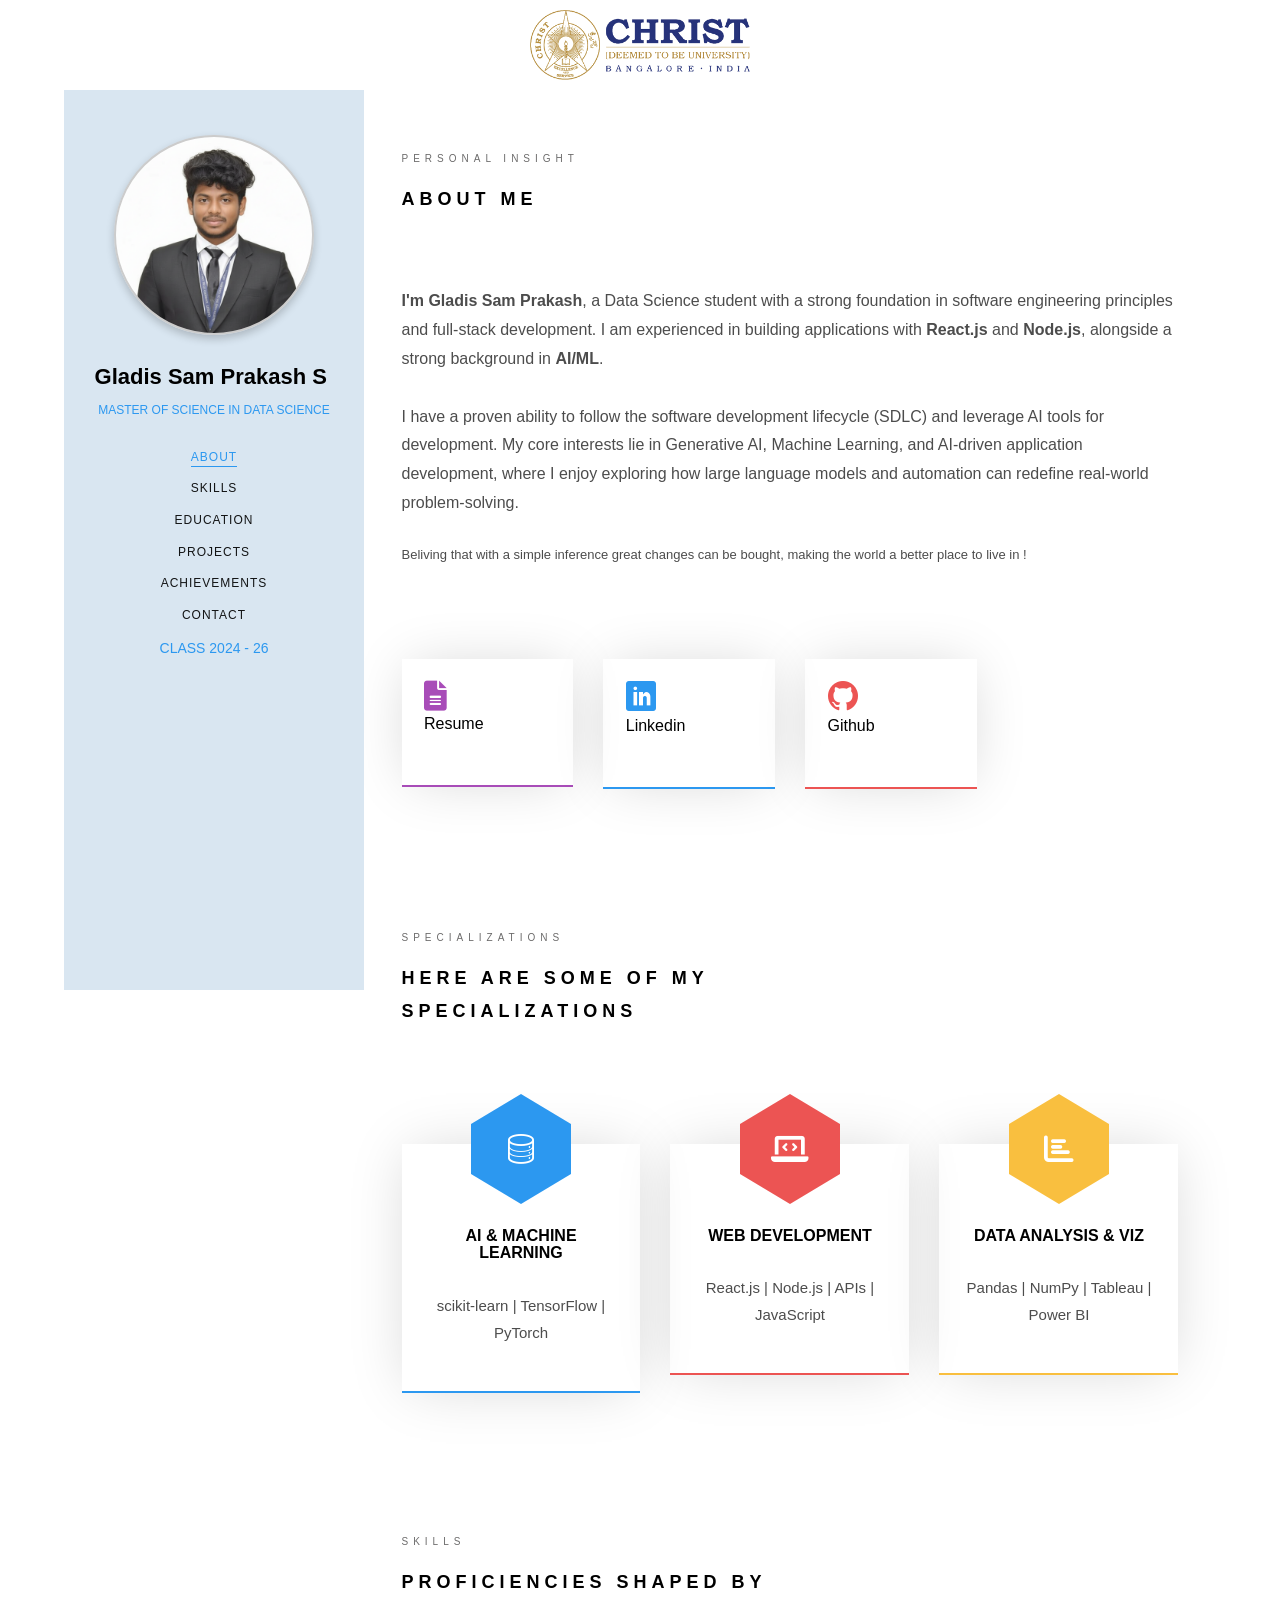
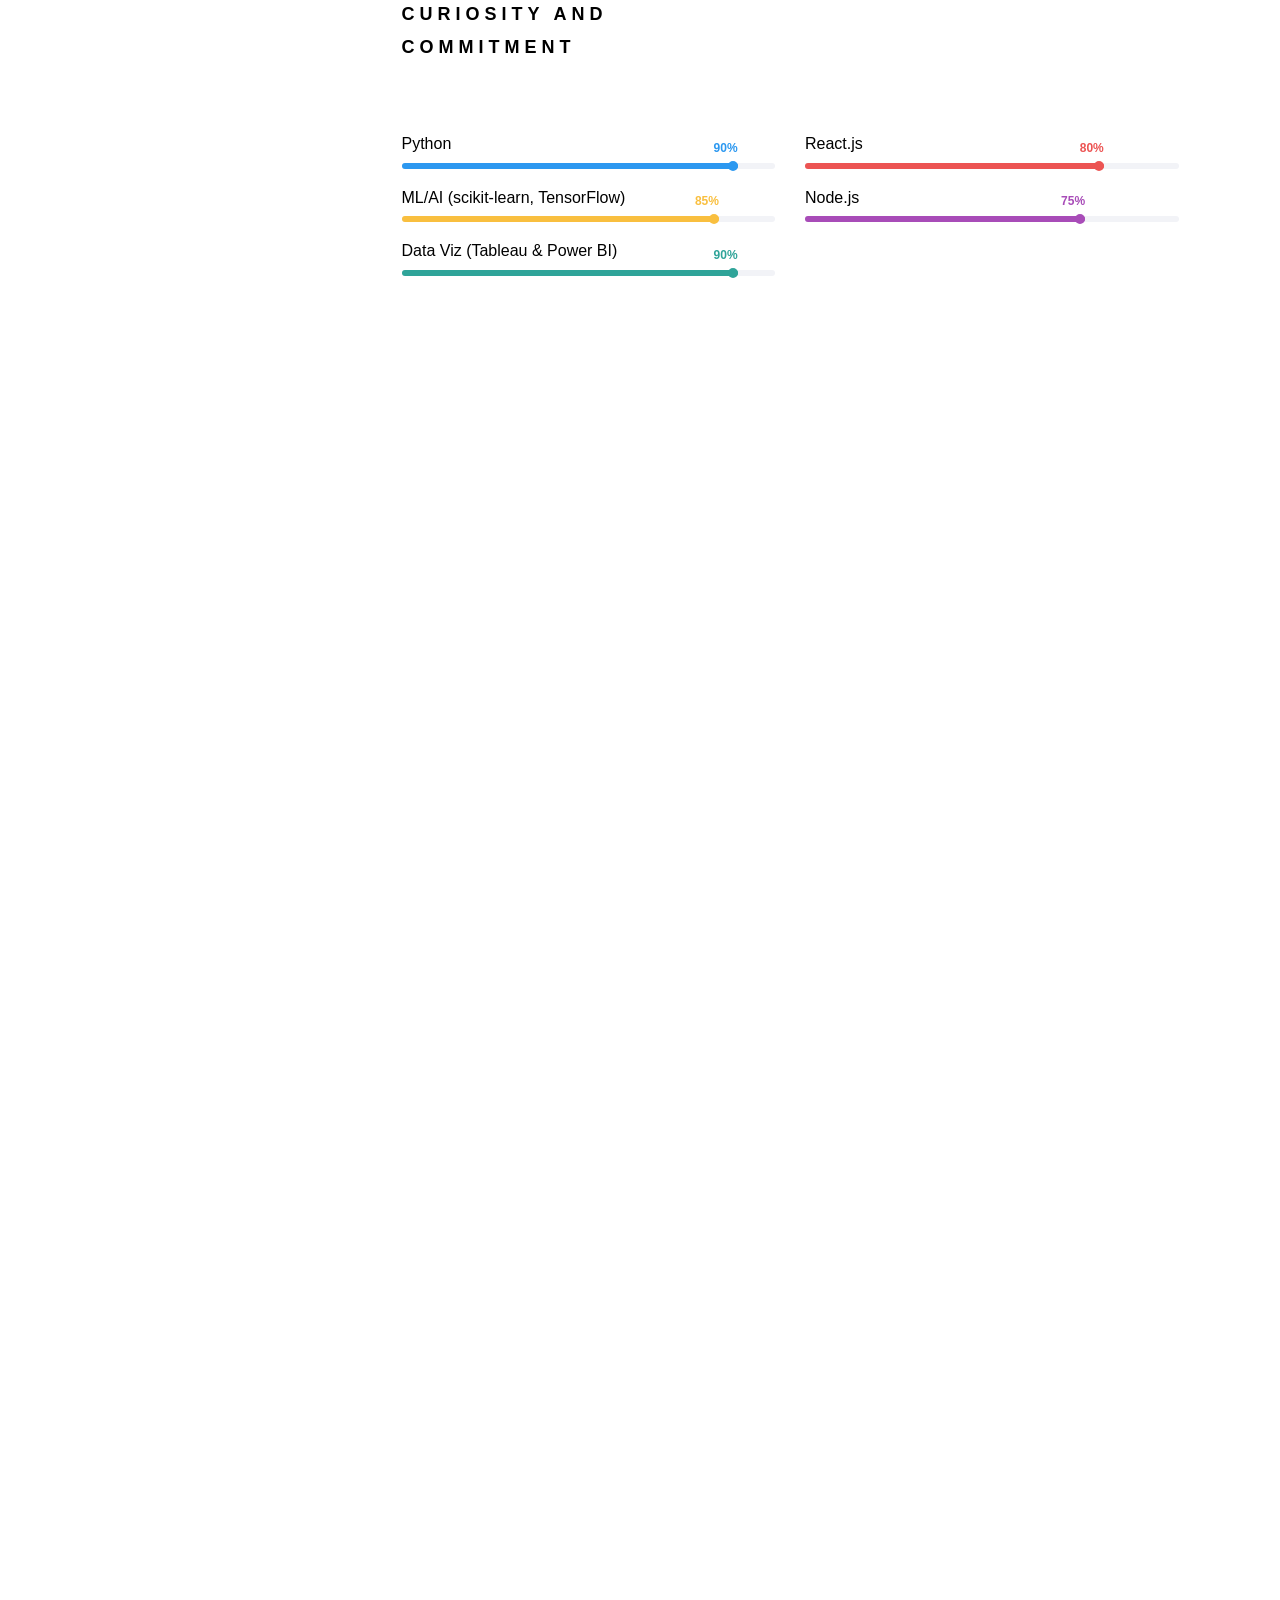
==== commit a9583629: "claude changes" ====
--- a/index.html
+++ b/index.html
@@ -77,6 +77,7 @@
                             <li><a href="#" data-nav-section="skills">Skills</a></li>
                             <li><a href="#" data-nav-section="education">Education</a></li>
                             <li><a href="#" data-nav-section="projects">Projects</a></li>
+                            <li><a href="#" data-nav-section="achievements">Achievements</a></li>
                             <li><a href="#" data-nav-section="contact">Contact</a></li>
                         </ul>
                     </div>
@@ -97,7 +98,7 @@
                                             <h2 class="colorlib-heading">About Me</h2>
                                             <!-- Updated About Me from Resume -->
                                             <p>
-                                                <font size="3.8"><strong>I’m Gladis Sam Prakash</strong>, a Data Science student with a strong foundation in software engineering principles and full-stack development. I am experienced in building applications with <strong>React.js</strong> and <strong>Node.js</strong>, alongside a strong background in <strong>AI/ML</strong>.
+                                                <font size="3.8"><strong>I'm Gladis Sam Prakash</strong>, a Data Science student with a strong foundation in software engineering principles and full-stack development. I am experienced in building applications with <strong>React.js</strong> and <strong>Node.js</strong>, alongside a strong background in <strong>AI/ML</strong>.
                                                 <br><br>
                                                 I have a proven ability to follow the software development lifecycle (SDLC) and leverage AI tools for development. My core interests lie in Generative AI, Machine Learning, and AI-driven application development, where I enjoy exploring how large language models and automation can redefine real-world problem-solving.
                                                 </font>
@@ -402,9 +403,25 @@
                                 </div>
                             </div>
 
-                            <!-- Project 3: Solar Flare Prediction -->
+                            <!-- Project 3: Agentic AI Product Analyzer -->
                             <div class="col-md-4 text-center animate-box">
                                 <div class="services color-3">
+                                    <a href="#" target="_blank">
+                                        <span class="icon">
+                                            <i class="fas fa-robot"></i>
+                                        </span>
+                                    </a>
+                                    <div class="desc">
+                                        <h3>Agentic AI Product Analyzer (In Progress)</h3>
+                                        <p>Currently developing an agentic AI system to analyze product features, leveraging AI in the development workflow. Implementing LLM-based agents for autonomous data extraction and analysis.</p>
+                                        <p id="project-tool">Python | LangChain | LLMs | AI/ML libraries</p>
+                                    </div>
+                                </div>
+                            </div>
+
+                            <!-- Project 4: Solar Flare Prediction -->
+                            <div class="col-md-4 text-center animate-box">
+                                <div class="services color-4">
                                     <a href="https://github.com/GALDII/dripp" target="_blank">
                                         <span class="icon">
                                             <i class="icon-github"></i>
@@ -418,6 +435,133 @@
                                     </div>
                                 </div>
                             </div>
+
+                            <!-- Project 5: Contract Evaluator -->
+                            <div class="col-md-4 text-center animate-box">
+                                <div class="services color-5">
+                                    <a href="https://github.com/GALDII/contract_analyzer" target="_blank">
+                                        <span class="icon">
+                                            <i class="icon-github"></i>
+                                        </span>
+                                    </a>
+                                    <div class="desc">
+                                        <h3>Contract Evaluator</h3>
+                                        <p>Developed an intelligent contract evaluation system powered by a Retrieval-Augmented Generation (RAG) pipeline. Integrated chatbot allows complex natural language questions with precise, context-aware answers.</p>
+                                        <p id="project-tool">LLM | Python | RAG | Pinecone Vector DB</p>
+                                    </div>
+                                </div>
+                            </div>
+
+                            <!-- Project 6: Green City Connect -->
+                            <div class="col-md-4 text-center animate-box">
+                                <div class="services color-1">
+                                    <a href="https://sdc-webathon.vercel.app" target="_blank">
+                                        <span class="icon">
+                                            <i class="icon-globe"></i>
+                                        </span>
+                                    </a>
+                                    <div class="desc">
+                                        <h3>Green City Connect</h3>
+                                        <p>Green City Connect is a React-based web application that encourages community participation in local environmental and social activities. Features event management, user contributions, and discussion forums.</p>
+                                        <p><strong><a href="https://sdc-webathon.vercel.app" target="_blank">Live Demo</a></strong></p>
+                                        <p id="project-tool">React JS | Google SQL | Render | Vercel</p>
+                                    </div>
+                                </div>
+                            </div>
+                        </div>
+                    </div>
+                </section>
+
+                <!-- NEW: Achievements Section -->
+                <section class="colorlib-services" data-section="achievements">
+                    <div class="colorlib-narrow-content">
+                        <div class="row">
+                            <div class="col-md-6 col-md-offset-3 col-md-pull-3 animate-box"
+                                data-animate-effect="fadeInLeft">
+                                <span class="heading-meta">Recognition</span>
+                                <h2 class="colorlib-heading">Certifications & Achievements</h2>
+                            </div>
+                        </div>
+                        <div class="row row-pt-md">
+                            
+                            <!-- Achievement 1: Hackathon -->
+                            <div class="col-md-4 text-center animate-box">
+                                <div class="services color-1">
+                                    <span class="icon">
+                                        <i class="icon-trophy"></i>
+                                    </span>
+                                    <div class="desc">
+                                        <h3>2nd Place - Generative AI Hackathon</h3>
+                                        <p>Secured second position in Generative AI Hackathon conducted by NeoStats, demonstrating AI integration and problem-solving skills.</p>
+                                    </div>
+                                </div>
+                            </div>
+
+                            <!-- Achievement 2: NPTEL -->
+                            <div class="col-md-4 text-center animate-box">
+                                <div class="services color-2">
+                                    <span class="icon">
+                                        <i class="icon-certificate"></i>
+                                    </span>
+                                    <div class="desc">
+                                        <h3>NPTEL Elite Certification</h3>
+                                        <p>Elite Certification (72%) in Problem Solving Through Programming in C from NPTEL.</p>
+                                    </div>
+                                </div>
+                            </div>
+
+                            <!-- Achievement 3: Research -->
+                            <div class="col-md-4 text-center animate-box">
+                                <div class="services color-3">
+                                    <span class="icon">
+                                        <i class="icon-book"></i>
+                                    </span>
+                                    <div class="desc">
+                                        <h3>Research Publication</h3>
+                                        <p>Co-authored "Advancements in Machine Learning for Automated Crops and Weeds Classification" presented at International Conference.</p>
+                                    </div>
+                                </div>
+                            </div>
+
+                            <!-- Achievement 4: National Science Day -->
+                            <div class="col-md-4 text-center animate-box">
+                                <div class="services color-4">
+                                    <span class="icon">
+                                        <i class="icon-award"></i>
+                                    </span>
+                                    <div class="desc">
+                                        <h3>National Science Day Award</h3>
+                                        <p>2nd Prize at National Science Day Project, Christ University Yeshwantpur Campus.</p>
+                                    </div>
+                                </div>
+                            </div>
+
+                            <!-- Achievement 5: Python Certification -->
+                            <div class="col-md-4 text-center animate-box">
+                                <div class="services color-5">
+                                    <span class="icon">
+                                        <i class="fas fa-python"></i>
+                                    </span>
+                                    <div class="desc">
+                                        <h3>CSC Certified Python</h3>
+                                        <p>CCP Certification Course demonstrating strong programming fundamentals in Python.</p>
+                                    </div>
+                                </div>
+                            </div>
+
+                            <!-- Achievement 6: Tableau Workshop -->
+                            <div class="col-md-4 text-center animate-box">
+                                <div class="services color-1">
+                                    <span class="icon">
+                                        <i class="fas fa-chart-line"></i>
+                                    </span>
+                                    <div class="desc">
+                                        <h3>Visual Analytics Workshop</h3>
+                                        <p>Completed Visual Analytics using Tableau Workshop, enhancing data visualization skills.</p>
+                                    </div>
+                                </div>
+                            </div>
+
                         </div>
                     </div>
                 </section>
@@ -442,6 +586,7 @@
                                     <div class="colorlib-text">
                                         <!-- Updated mail id -->
                                         <p><a href="mailto:gladissam2004@gmail.com">gladissam2004@gmail.com</a></p>
+                                        <p><a href="mailto:gladissam.prakash@msds.christuniversity.in">gladissam.prakash@msds.christuniversity.in</a></p>
                                     </div>
                                 </div>
 
@@ -453,8 +598,7 @@
                                     <div class="colorlib-text">
                                         <!-- Edit your contact address -->
                                         <div class="addresses">
-                                            <p class="address-divider">Christ (Deemed to be University), HMT Layout, Nagasandara Post
-                                                Bangalore - 560073</p>
+                                            <p class="address-divider">Christ (Deemed to be University), HMT Layout, Nagasandra Post, Bangalore - 560073</p>
                                             <p>Tirupur, Tamil Nadu - 641687</p>
                                         </div>
                                     </div>
@@ -498,4 +642,4 @@
 
 </body>
 
-</html>
+</html>
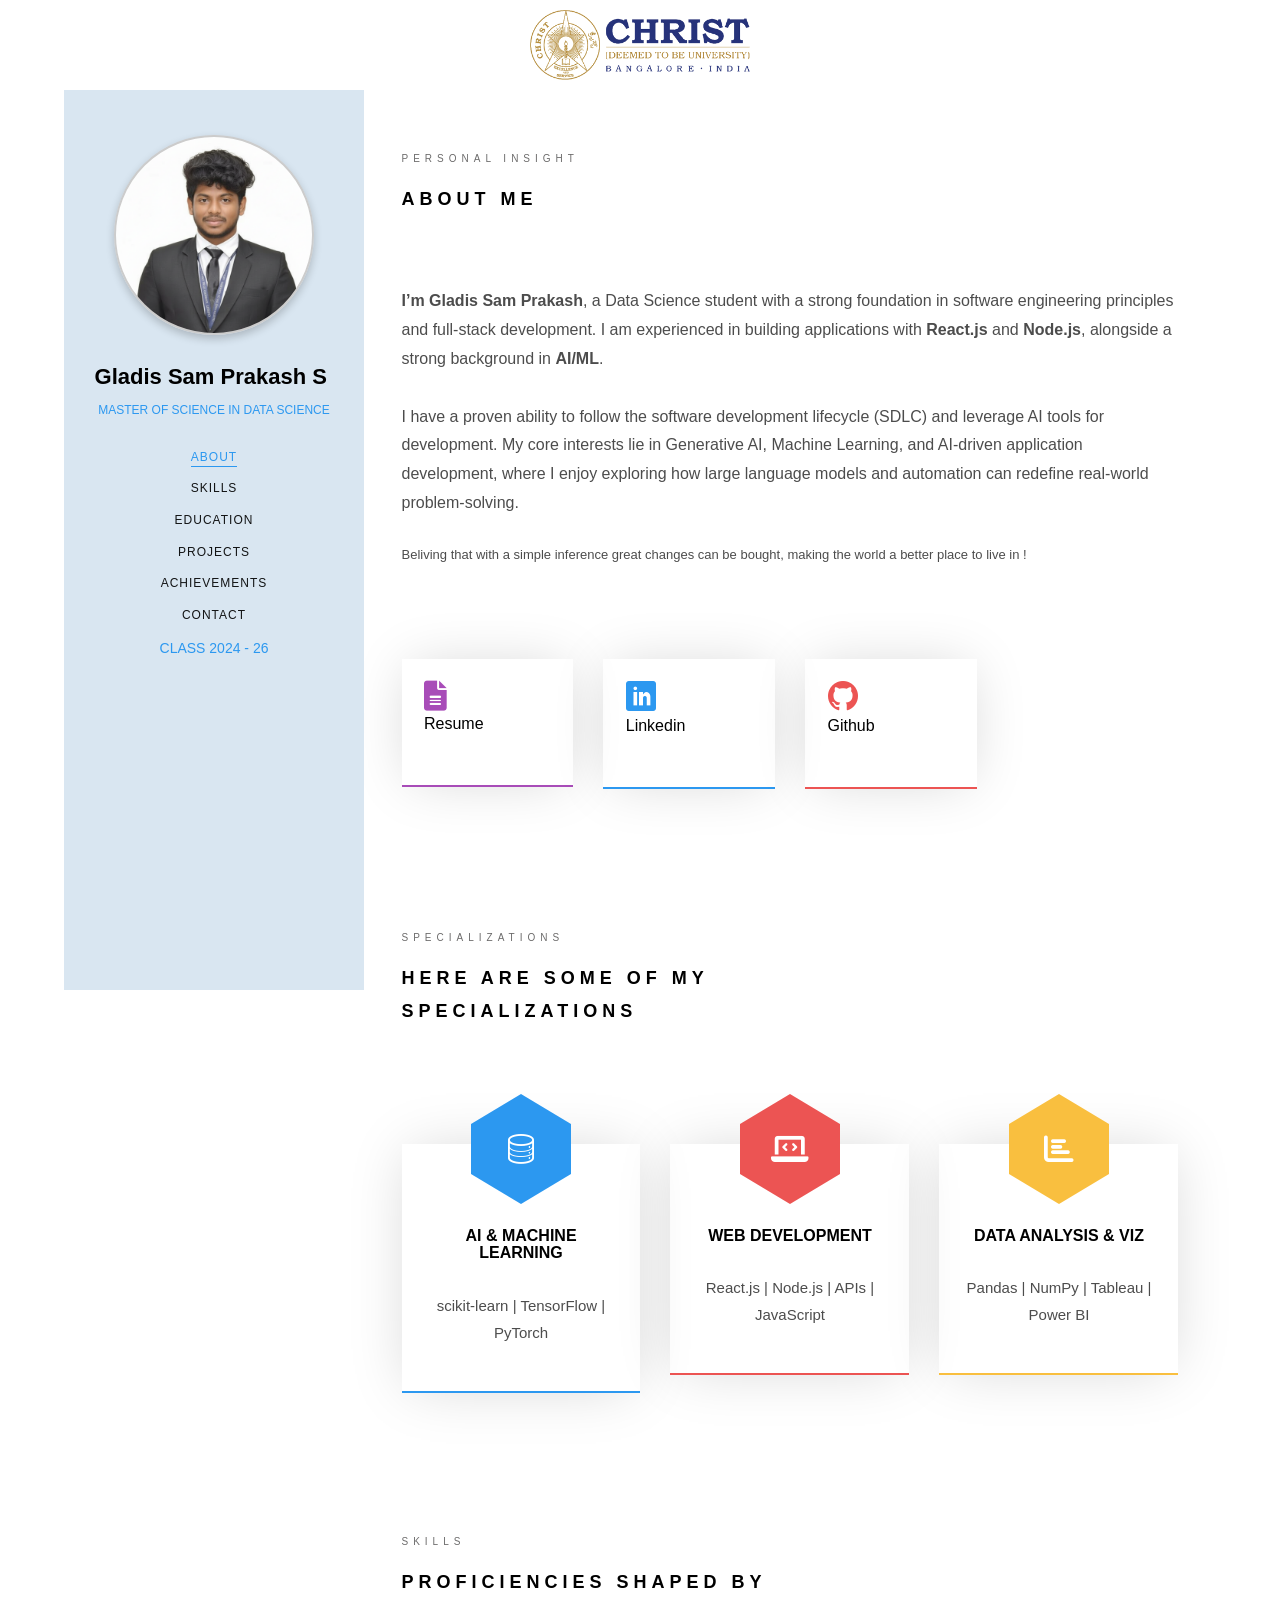
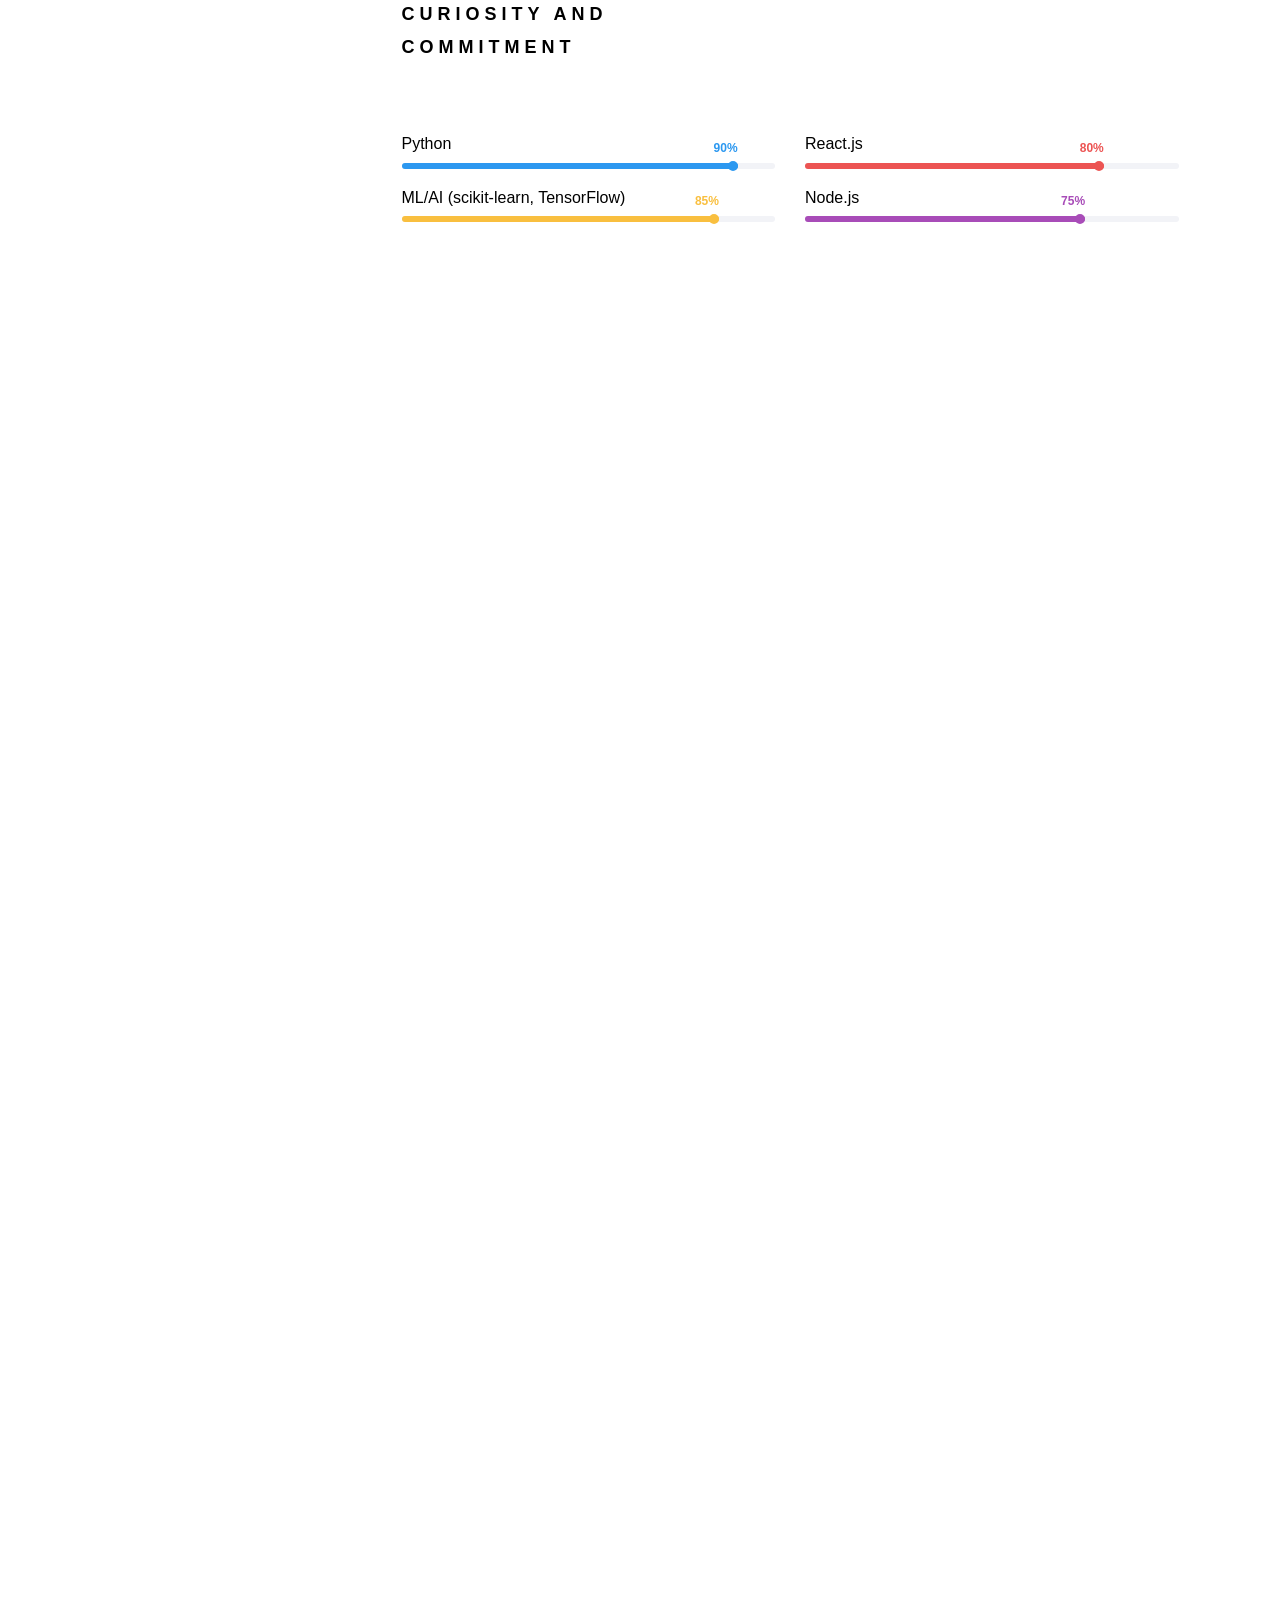
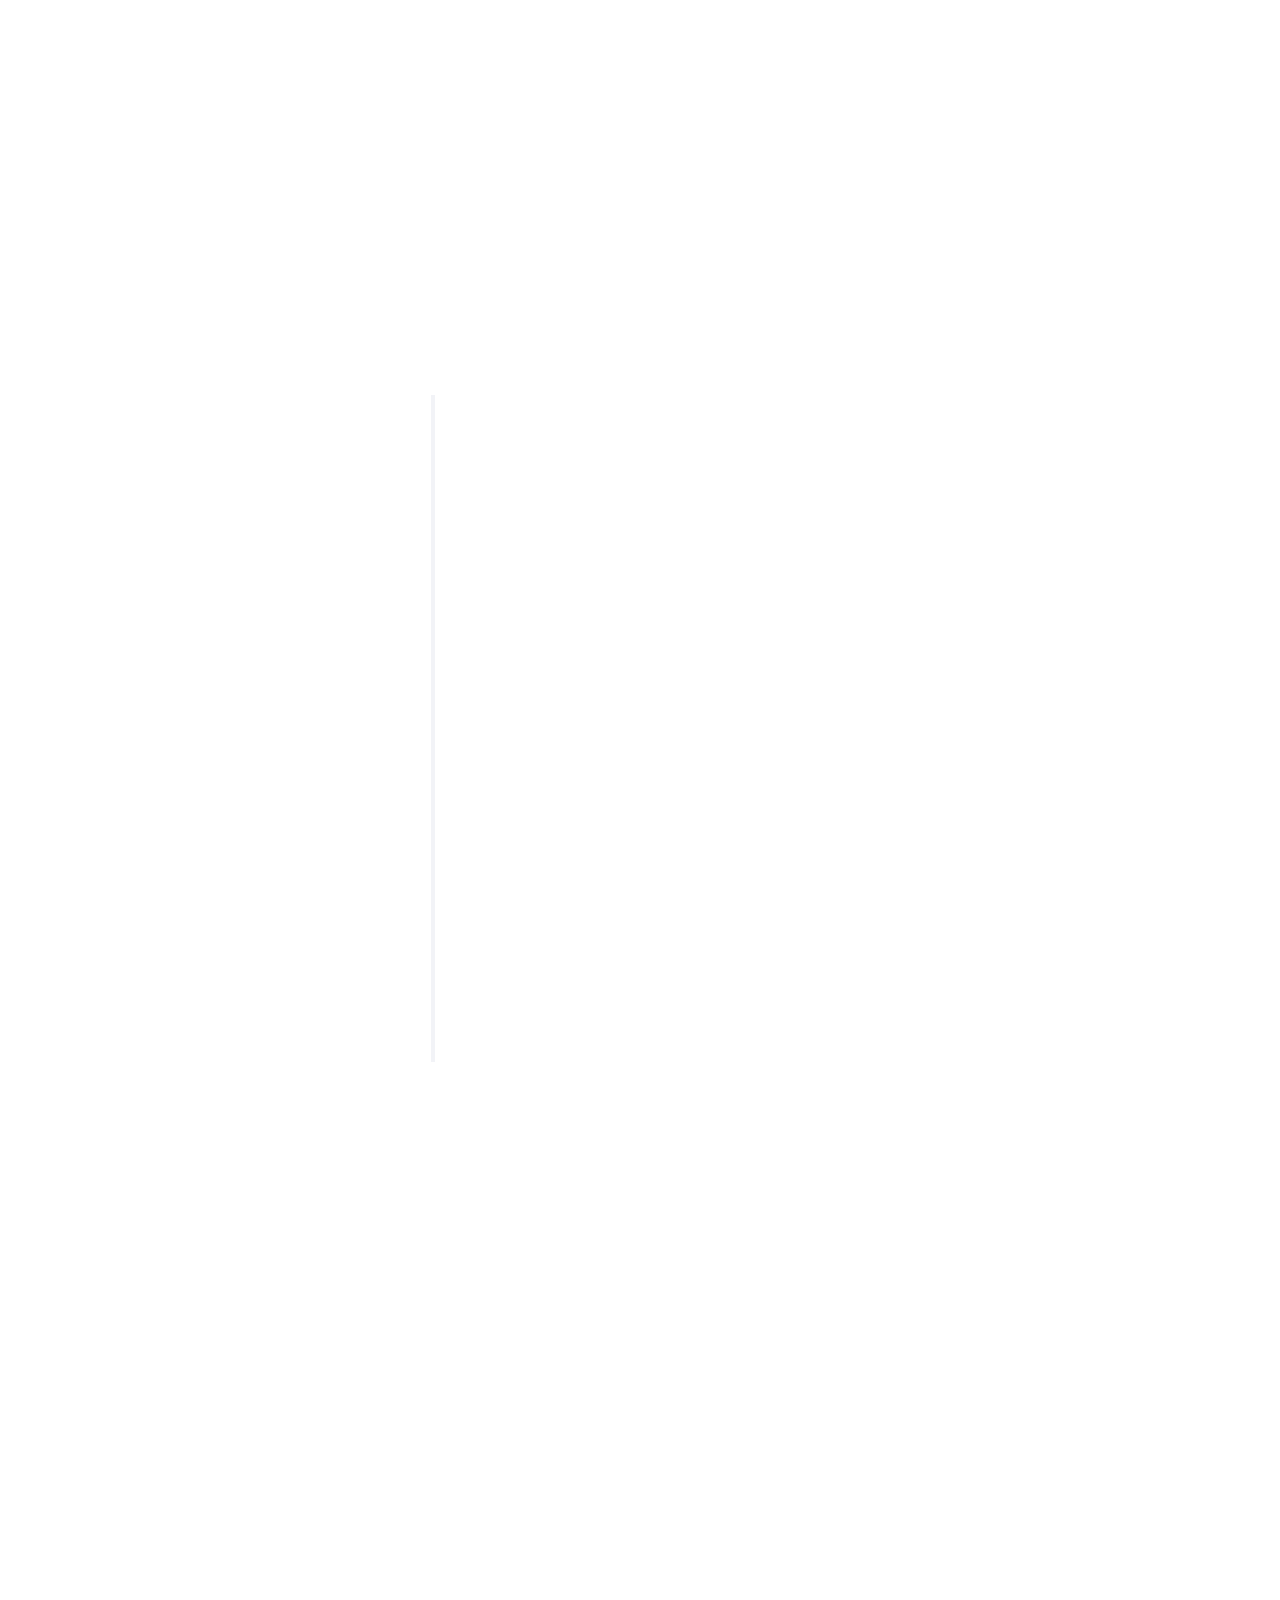
==== commit 15189444: "gemini done" ====
--- a/index.html
+++ b/index.html
@@ -77,6 +77,7 @@
                             <li><a href="#" data-nav-section="skills">Skills</a></li>
                             <li><a href="#" data-nav-section="education">Education</a></li>
                             <li><a href="#" data-nav-section="projects">Projects</a></li>
+                            <!-- Added Achievements Nav Link -->
                             <li><a href="#" data-nav-section="achievements">Achievements</a></li>
                             <li><a href="#" data-nav-section="contact">Contact</a></li>
                         </ul>
@@ -98,7 +99,7 @@
                                             <h2 class="colorlib-heading">About Me</h2>
                                             <!-- Updated About Me from Resume -->
                                             <p>
-                                                <font size="3.8"><strong>I'm Gladis Sam Prakash</strong>, a Data Science student with a strong foundation in software engineering principles and full-stack development. I am experienced in building applications with <strong>React.js</strong> and <strong>Node.js</strong>, alongside a strong background in <strong>AI/ML</strong>.
+                                                <font size="3.8"><strong>I’m Gladis Sam Prakash</strong>, a Data Science student with a strong foundation in software engineering principles and full-stack development. I am experienced in building applications with <strong>React.js</strong> and <strong>Node.js</strong>, alongside a strong background in <strong>AI/ML</strong>.
                                                 <br><br>
                                                 I have a proven ability to follow the software development lifecycle (SDLC) and leverage AI tools for development. My core interests lie in Generative AI, Machine Learning, and AI-driven application development, where I enjoy exploring how large language models and automation can redefine real-world problem-solving.
                                                 </font>
@@ -403,25 +404,9 @@
                                 </div>
                             </div>
 
-                            <!-- Project 3: Agentic AI Product Analyzer -->
+                            <!-- Project 3: Solar Flare Prediction -->
                             <div class="col-md-4 text-center animate-box">
                                 <div class="services color-3">
-                                    <a href="#" target="_blank">
-                                        <span class="icon">
-                                            <i class="fas fa-robot"></i>
-                                        </span>
-                                    </a>
-                                    <div class="desc">
-                                        <h3>Agentic AI Product Analyzer (In Progress)</h3>
-                                        <p>Currently developing an agentic AI system to analyze product features, leveraging AI in the development workflow. Implementing LLM-based agents for autonomous data extraction and analysis.</p>
-                                        <p id="project-tool">Python | LangChain | LLMs | AI/ML libraries</p>
-                                    </div>
-                                </div>
-                            </div>
-
-                            <!-- Project 4: Solar Flare Prediction -->
-                            <div class="col-md-4 text-center animate-box">
-                                <div class="services color-4">
                                     <a href="https://github.com/GALDII/dripp" target="_blank">
                                         <span class="icon">
                                             <i class="icon-github"></i>
@@ -435,137 +420,82 @@
                                     </div>
                                 </div>
                             </div>
-
-                            <!-- Project 5: Contract Evaluator -->
-                            <div class="col-md-4 text-center animate-box">
-                                <div class="services color-5">
-                                    <a href="https://github.com/GALDII/contract_analyzer" target="_blank">
-                                        <span class="icon">
-                                            <i class="icon-github"></i>
-                                        </span>
-                                    </a>
-                                    <div class="desc">
-                                        <h3>Contract Evaluator</h3>
-                                        <p>Developed an intelligent contract evaluation system powered by a Retrieval-Augmented Generation (RAG) pipeline. Integrated chatbot allows complex natural language questions with precise, context-aware answers.</p>
-                                        <p id="project-tool">LLM | Python | RAG | Pinecone Vector DB</p>
-                                    </div>
-                                </div>
-                            </div>
-
-                            <!-- Project 6: Green City Connect -->
-                            <div class="col-md-4 text-center animate-box">
-                                <div class="services color-1">
-                                    <a href="https://sdc-webathon.vercel.app" target="_blank">
-                                        <span class="icon">
-                                            <i class="icon-globe"></i>
-                                        </span>
-                                    </a>
-                                    <div class="desc">
-                                        <h3>Green City Connect</h3>
-                                        <p>Green City Connect is a React-based web application that encourages community participation in local environmental and social activities. Features event management, user contributions, and discussion forums.</p>
-                                        <p><strong><a href="https://sdc-webathon.vercel.app" target="_blank">Live Demo</a></strong></p>
-                                        <p id="project-tool">React JS | Google SQL | Render | Vercel</p>
-                                    </div>
-                                </div>
-                            </div>
-                        </div>
-                    </div>
-                </section>
-
-                <!-- NEW: Achievements Section -->
-                <section class="colorlib-services" data-section="achievements">
+                        </div>
+                    </div>
+                </section>
+                
+                <!-- Achievements Section -->
+                <section class="colorlib-experience" data-section="achievements">
                     <div class="colorlib-narrow-content">
                         <div class="row">
                             <div class="col-md-6 col-md-offset-3 col-md-pull-3 animate-box"
                                 data-animate-effect="fadeInLeft">
-                                <span class="heading-meta">Recognition</span>
-                                <h2 class="colorlib-heading">Certifications & Achievements</h2>
-                            </div>
-                        </div>
-                        <div class="row row-pt-md">
-                            
-                            <!-- Achievement 1: Hackathon -->
-                            <div class="col-md-4 text-center animate-box">
-                                <div class="services color-1">
-                                    <span class="icon">
-                                        <i class="icon-trophy"></i>
-                                    </span>
-                                    <div class="desc">
-                                        <h3>2nd Place - Generative AI Hackathon</h3>
-                                        <p>Secured second position in Generative AI Hackathon conducted by NeoStats, demonstrating AI integration and problem-solving skills.</p>
-                                    </div>
-                                </div>
-                            </div>
-
-                            <!-- Achievement 2: NPTEL -->
-                            <div class="col-md-4 text-center animate-box">
-                                <div class="services color-2">
-                                    <span class="icon">
-                                        <i class="icon-certificate"></i>
-                                    </span>
-                                    <div class="desc">
-                                        <h3>NPTEL Elite Certification</h3>
-                                        <p>Elite Certification (72%) in Problem Solving Through Programming in C from NPTEL.</p>
-                                    </div>
-                                </div>
-                            </div>
-
-                            <!-- Achievement 3: Research -->
-                            <div class="col-md-4 text-center animate-box">
-                                <div class="services color-3">
-                                    <span class="icon">
-                                        <i class="icon-book"></i>
-                                    </span>
-                                    <div class="desc">
-                                        <h3>Research Publication</h3>
-                                        <p>Co-authored "Advancements in Machine Learning for Automated Crops and Weeds Classification" presented at International Conference.</p>
-                                    </div>
-                                </div>
-                            </div>
-
-                            <!-- Achievement 4: National Science Day -->
-                            <div class="col-md-4 text-center animate-box">
-                                <div class="services color-4">
-                                    <span class="icon">
-                                        <i class="icon-award"></i>
-                                    </span>
-                                    <div class="desc">
-                                        <h3>National Science Day Award</h3>
-                                        <p>2nd Prize at National Science Day Project, Christ University Yeshwantpur Campus.</p>
-                                    </div>
-                                </div>
-                            </div>
-
-                            <!-- Achievement 5: Python Certification -->
-                            <div class="col-md-4 text-center animate-box">
-                                <div class="services color-5">
-                                    <span class="icon">
-                                        <i class="fas fa-python"></i>
-                                    </span>
-                                    <div class="desc">
-                                        <h3>CSC Certified Python</h3>
-                                        <p>CCP Certification Course demonstrating strong programming fundamentals in Python.</p>
-                                    </div>
-                                </div>
-                            </div>
-
-                            <!-- Achievement 6: Tableau Workshop -->
-                            <div class="col-md-4 text-center animate-box">
-                                <div class="services color-1">
-                                    <span class="icon">
-                                        <i class="fas fa-chart-line"></i>
-                                    </span>
-                                    <div class="desc">
-                                        <h3>Visual Analytics Workshop</h3>
-                                        <p>Completed Visual Analytics using Tableau Workshop, enhancing data visualization skills.</p>
-                                    </div>
-                                </div>
-                            </div>
-
-                        </div>
-                    </div>
-                </section>
-                
+                                <span class="heading-meta">Achievements</span>
+                                <h2 class="colorlib-heading animate-box">Recognitions & Highlights</h2>
+                            </div>
+                        </div>
+
+                        <div class="row">
+                            <div class="col-md-12">
+                                <div class="timeline-centered">
+                                    
+                                    <!-- Achievement 1 -->
+                                    <article class="timeline-entry animate-box" data-animate-effect="fadeInLeft">
+                                        <div class="timeline-entry-inner">
+                                            <div class="timeline-icon color-1">
+                                                <i class="icon-trophy"></i>
+                                            </div>
+                                            <div class="timeline-label">
+                                                <h2><a href="#">2nd Place - Generative AI Hackathon</a> <span>2024</span></h2>
+                                                <p>Secured 2nd place in the Generative AI Hackathon conducted by NeoStats Analytics for developing an innovative AI solution.</p>
+                                            </div>
+                                        </div>
+                                    </article>
+
+                                    <!-- Achievement 2 -->
+                                    <article class="timeline-entry animate-box" data-animate-effect="fadeInRight">
+                                        <div class="timeline-entry-inner">
+                                            <div class="timeline-icon color-2">
+                                                <i class="icon-rocket"></i>
+                                            </div>
+                                            <div class="timeline-label">
+                                                <h2><a href="#">NPTEL Elite Certification</a> <span>2023</span></h2>
+                                                <p>Achieved an Elite Certificate (72%) for "Problem Solving Through Programming in C" from NPTEL.</p>
+                                            </div>
+                                        </div>
+                                    </article>
+
+                                    <!-- Achievement 3 -->
+                                    <article class="timeline-entry animate-box" data-animate-effect="fadeInLeft">
+                                        <div class="timeline-entry-inner">
+                                            <div class="timeline-icon color-3">
+                                                <i class="icon-lightbulb"></i>
+                                            </div>
+                                            <div class="timeline-label">
+                                                <h2><a href="#">Published Research Paper</a> <span>2024</span></h2>
+                                                <p>Co-authored "Advancements in Machine Learning for Automated Crops and Weeds Classification" published in an International Conference.</p>
+                                            </div>
+                                        </div>
+                                    </article>
+
+                                    <!-- Achievement 4 -->
+                                    <article class="timeline-entry animate-box" data-animate-effect="fadeInRight">
+                                        <div class="timeline-entry-inner">
+                                            <div class="timeline-icon color-4">
+                                                <i class="icon-graduation-cap"></i>
+                                            </div>
+                                            <div class="timeline-label">
+                                                <h2><a href="#">2nd Prize - National Science Day Project</a> <span>2024</span></h2>
+                                                <p>Awarded 2nd Prize for a project presented at Christ University Yeshwantpur Campus during the National Science Day celebrations.</p>
+                                            </div>
+                                        </div>
+                                    </article>
+
+                                </div>
+                            </div>
+                        </div>
+                    </div>
+                </section>
 
                 <section class="colorlib-contact" data-section="contact">
                     <div class="colorlib-narrow-content">
@@ -586,7 +516,6 @@
                                     <div class="colorlib-text">
                                         <!-- Updated mail id -->
                                         <p><a href="mailto:gladissam2004@gmail.com">gladissam2004@gmail.com</a></p>
-                                        <p><a href="mailto:gladissam.prakash@msds.christuniversity.in">gladissam.prakash@msds.christuniversity.in</a></p>
                                     </div>
                                 </div>
 
@@ -598,7 +527,8 @@
                                     <div class="colorlib-text">
                                         <!-- Edit your contact address -->
                                         <div class="addresses">
-                                            <p class="address-divider">Christ (Deemed to be University), HMT Layout, Nagasandra Post, Bangalore - 560073</p>
+                                            <p class="address-divider">Christ (Deemed to be University), HMT Layout, Nagasandara Post
+                                                Bangalore - 560073</p>
                                             <p>Tirupur, Tamil Nadu - 641687</p>
                                         </div>
                                     </div>
@@ -642,4 +572,5 @@
 
 </body>
 
-</html>+</html>
+
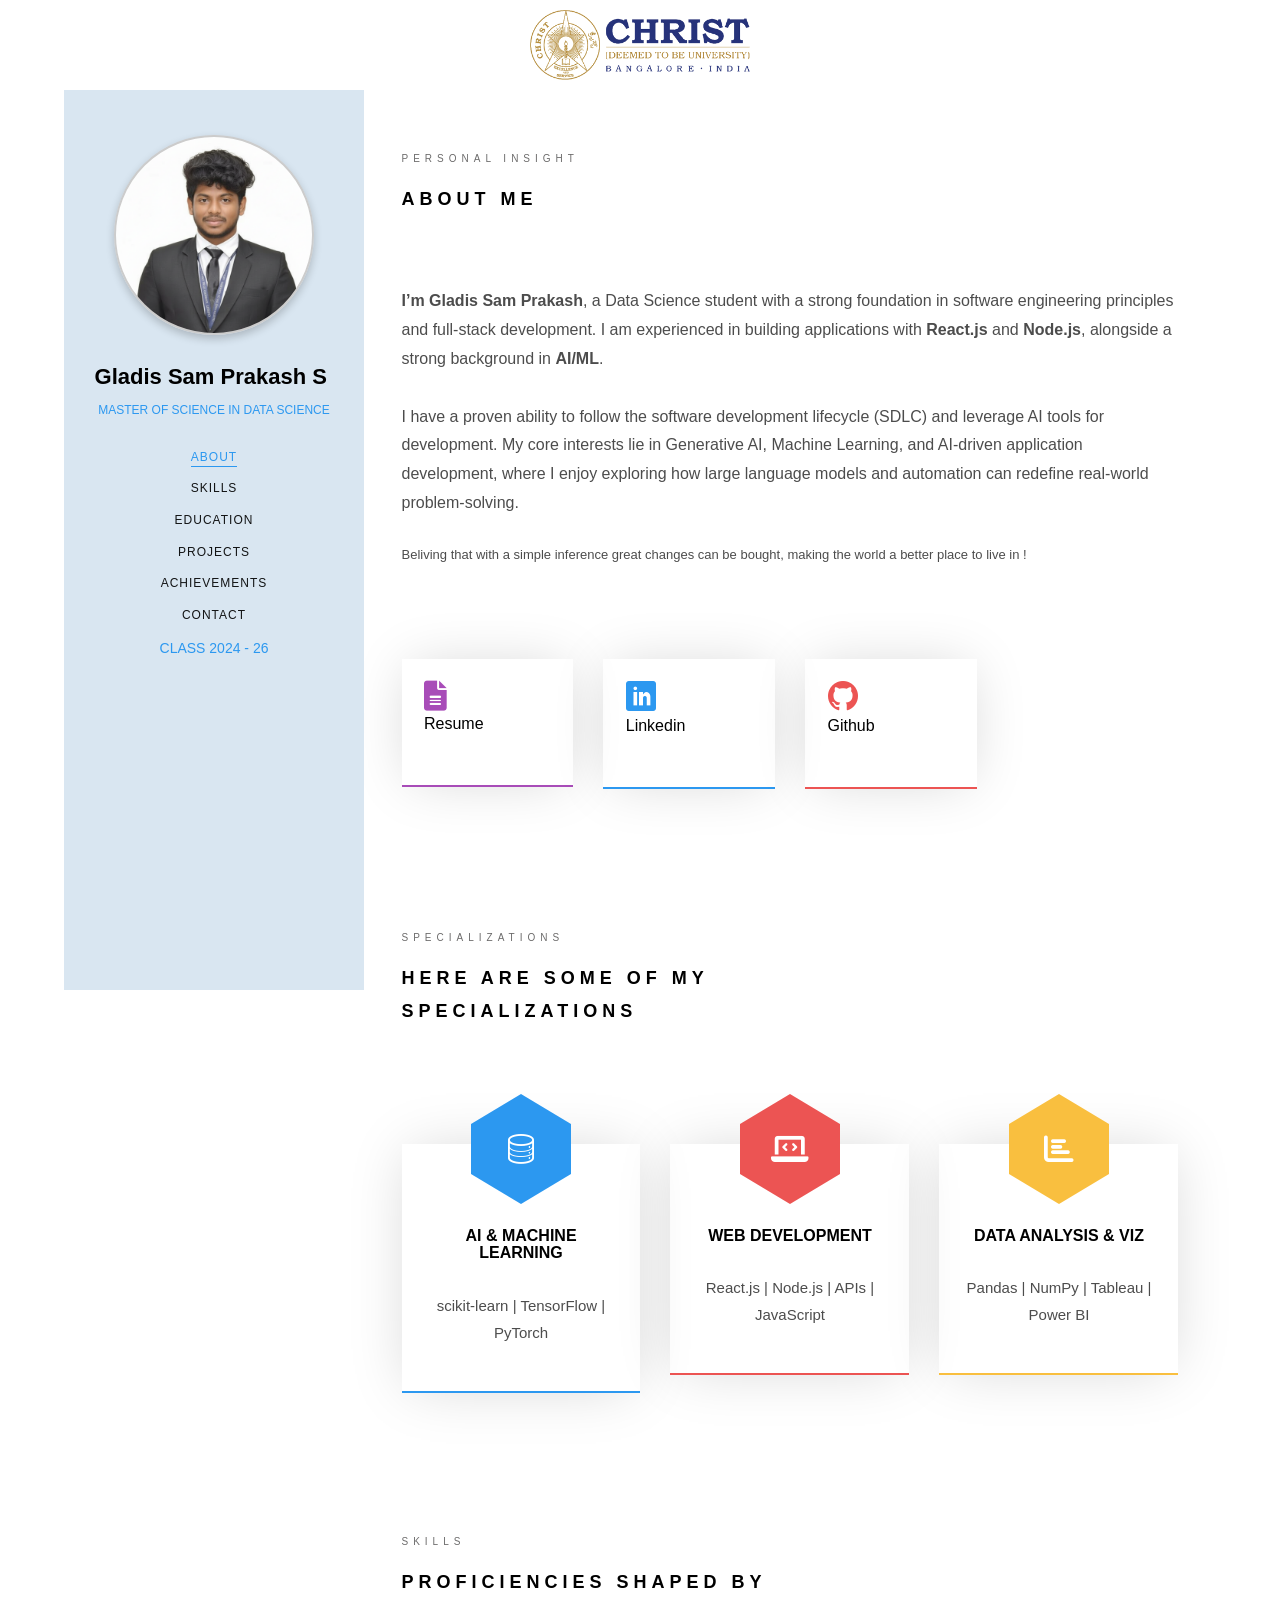
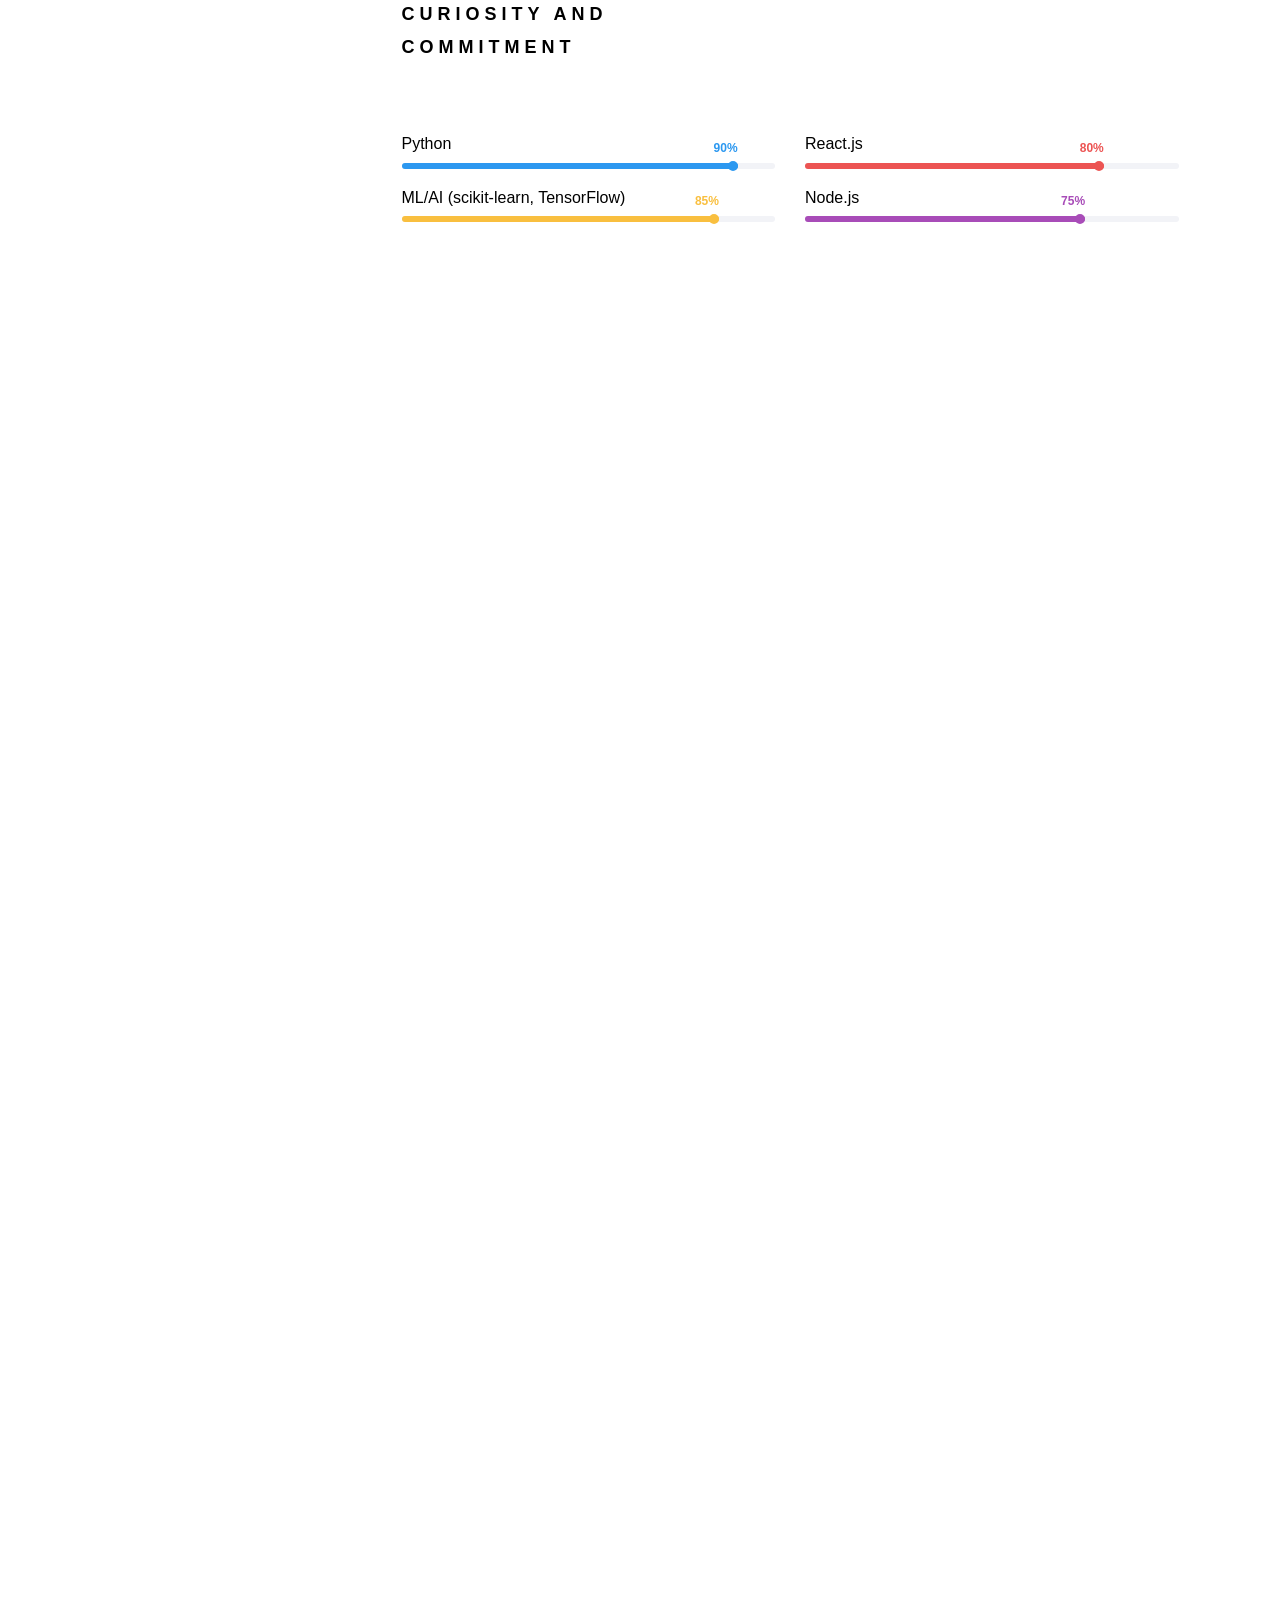
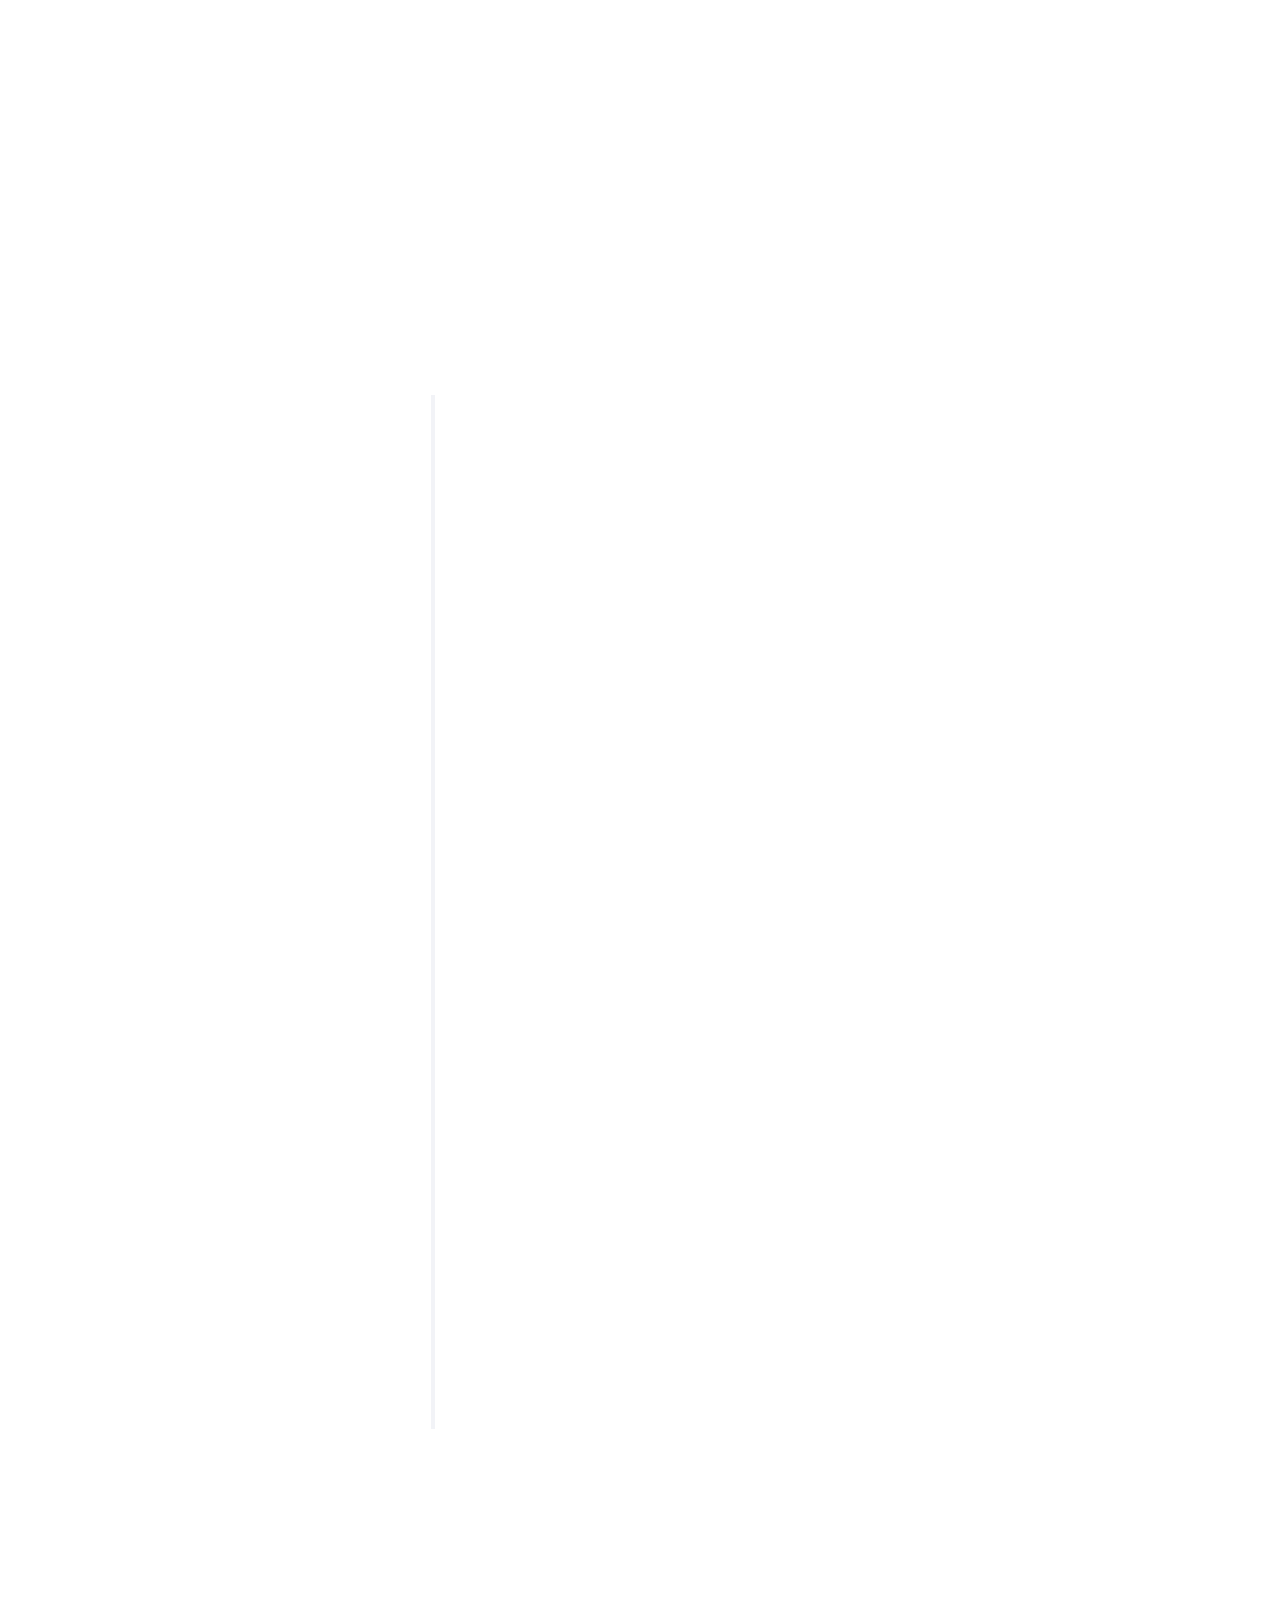
==== commit f0db4020: "gemini v2" ====
--- a/index.html
+++ b/index.html
@@ -491,6 +491,33 @@
                                         </div>
                                     </article>
 
+                                    <!-- Achievement 5: Python Certification -->
+                                    <article class="timeline-entry animate-box" data-animate-effect="fadeInLeft">
+                                        <div class="timeline-entry-inner">
+                                            <div class="timeline-icon color-5">
+                                                <i class="icon-pen2"></i>
+                                            </div>
+                                            <div class="timeline-label">
+                                                <h2><a href="#">CSC Certified Python (CCP)</a> <span>2023</span></h2>
+                                                <p>Completed CSC Certified Python (CCP Certification Course) demonstrating strong programming fundamentals in Python.</p>
+                                            </div>
+                                        </div>
+                                    </article>
+
+                                    <!-- Achievement 6: Tableau Workshop -->
+                                    <article class="timeline-entry animate-box" data-animate-effect="fadeInRight">
+                                        <div class="timeline-entry-inner">
+                                            <div class="timeline-icon color-6">
+                                                <i class="icon-chart"></i>
+                                            </div>
+                                            <div class="timeline-label">
+                                                <h2><a href="#">Visual Analytics using Tableau</a> <span>2023</span></h2>
+                                                <!-- Fixed missing closing </p> tag -->
+                                                <p>Completed Visual Analytics using Tableau Workshop, enhancing data visualization and analytics skills for business intelligence.</p>
+                                            </div>
+                                        </div>
+                                    </article>
+
                                 </div>
                             </div>
                         </div>
